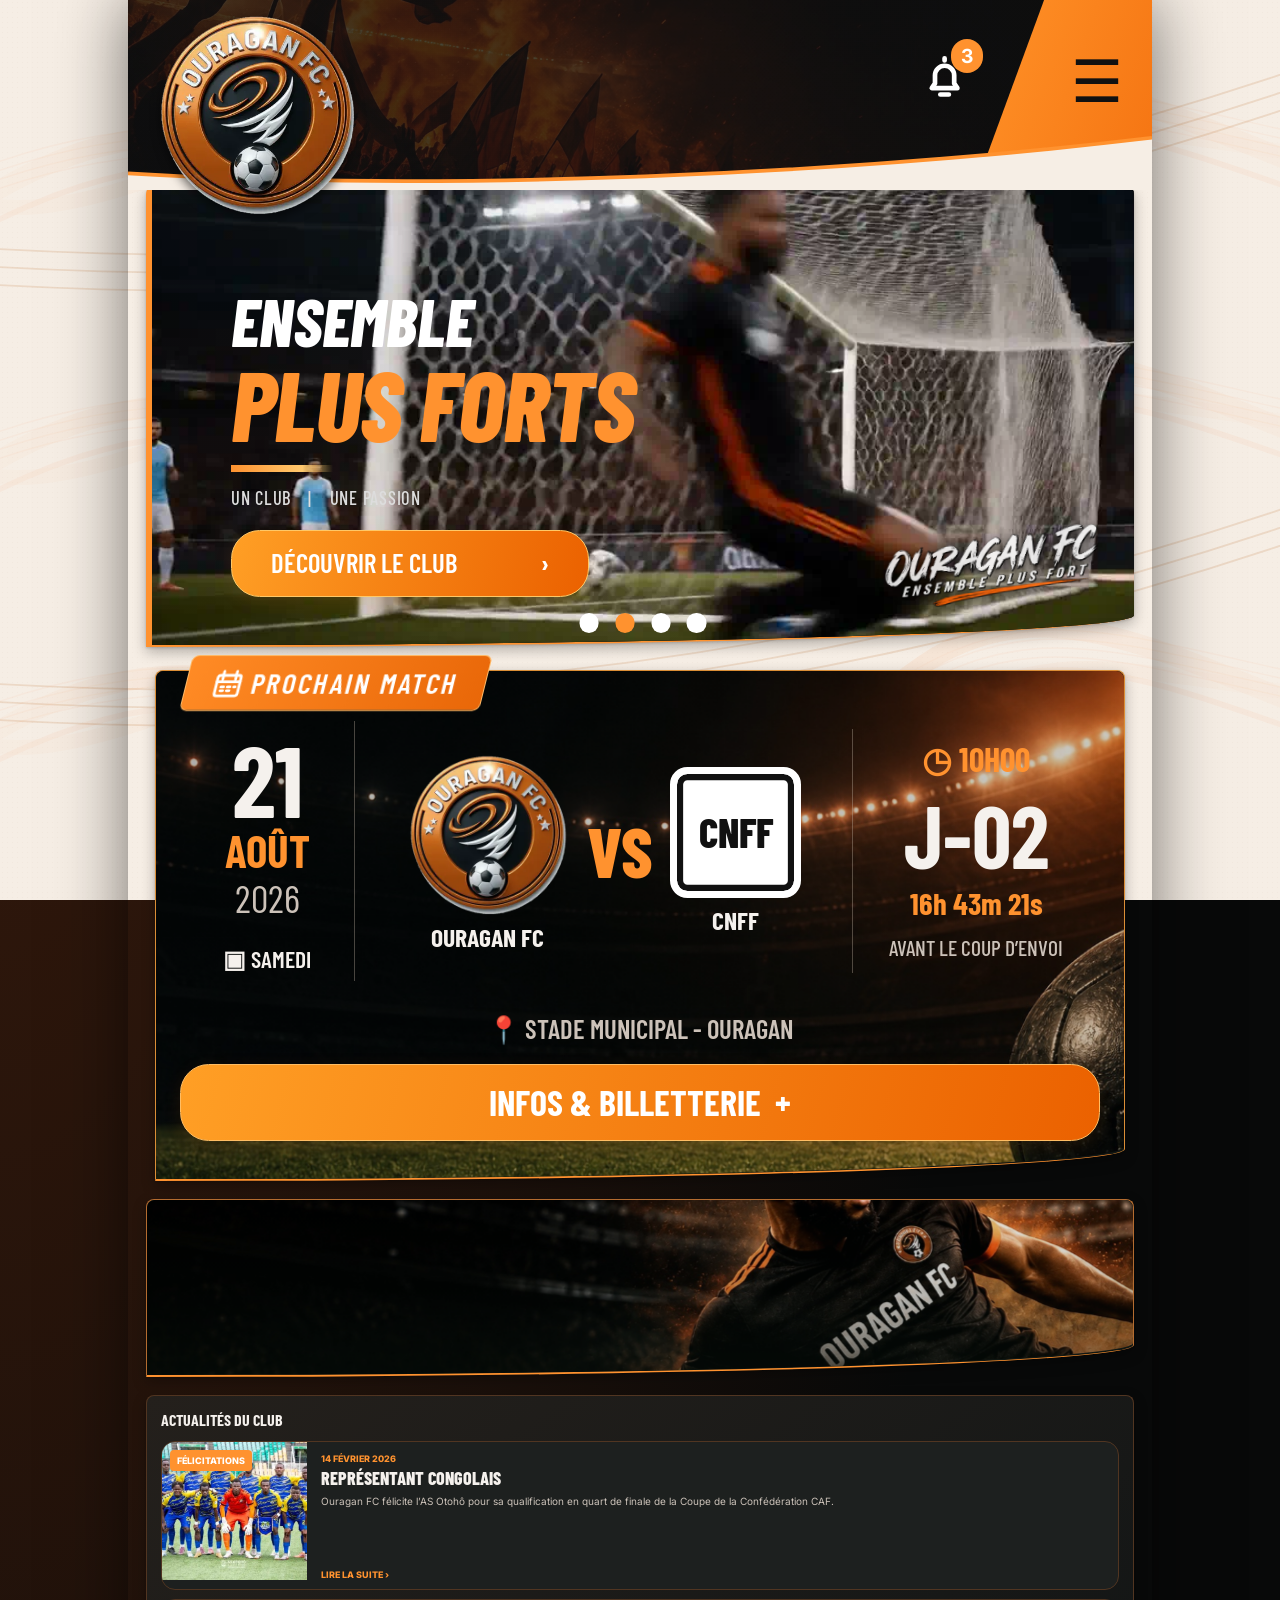
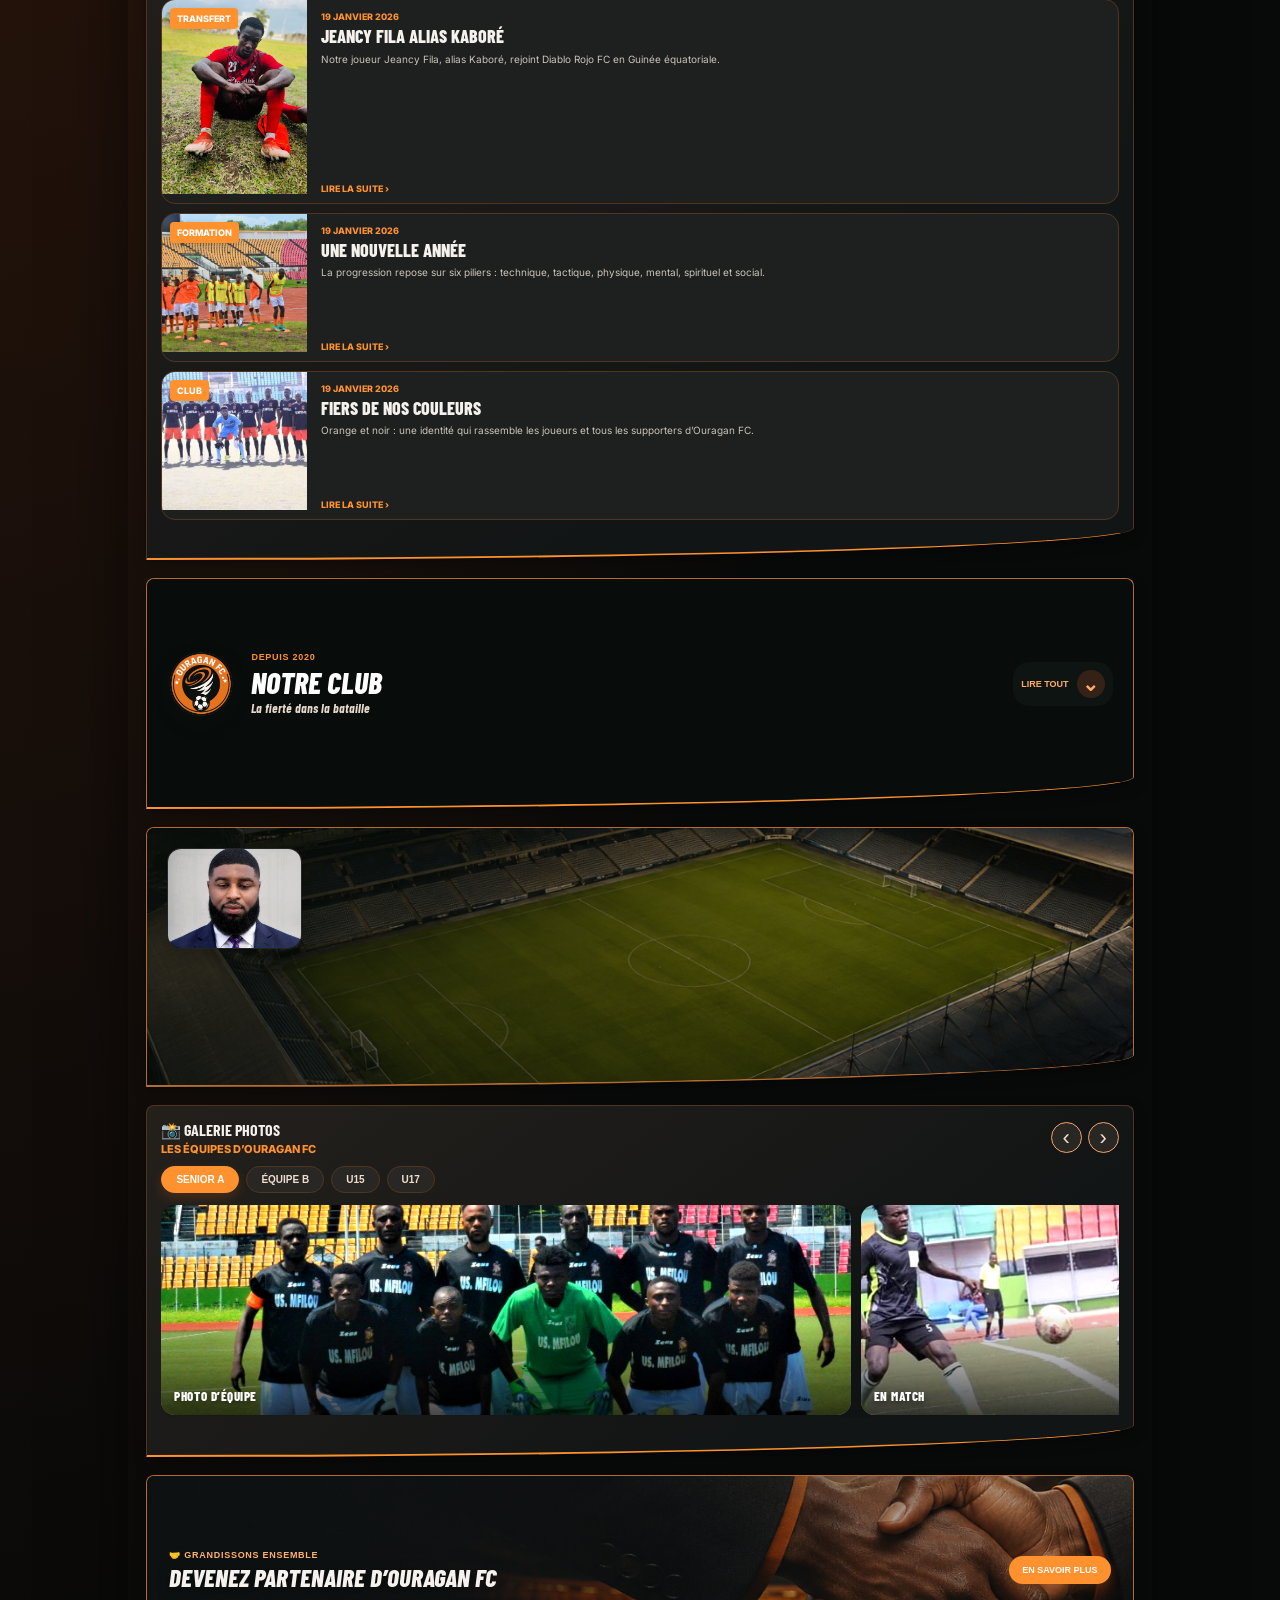
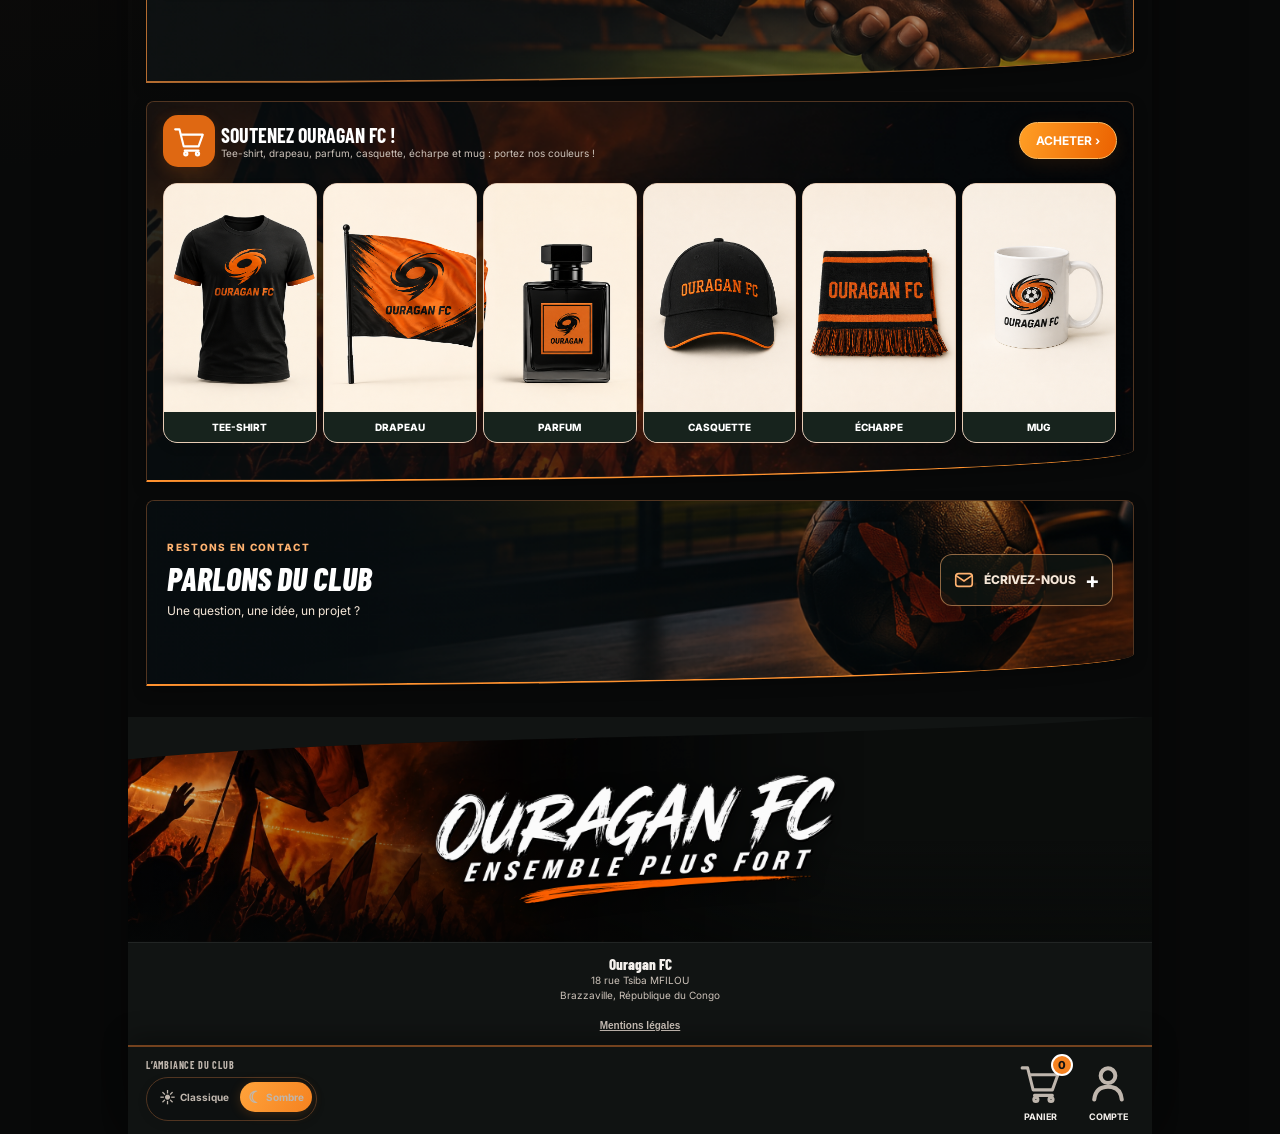
==== index.html @ ed05fac3 "Animate club sections and remove tournament" ====
<!doctype html>
<html lang="fr" data-theme="dark">
<head>
<meta charset="utf-8">
<meta name="viewport" content="width=device-width, initial-scale=1">
<meta name="theme-color" content="#F57C20">
<script>
  try {
    if (localStorage.getItem('ouragan-theme') !== 'light') {
      document.documentElement.dataset.theme = 'dark';
      document.querySelector('meta[name="theme-color"]').content = '#111313';
    } else {
      document.documentElement.dataset.theme = 'light';
    }
  } catch (_) { /* Le sélecteur reste utilisable sans stockage local. */ }
</script>
<title>Ouragan FC — Application officielle</title>
<link rel="preconnect" href="https://fonts.googleapis.com">
<link rel="preconnect" href="https://fonts.gstatic.com" crossorigin>
<link href="https://fonts.googleapis.com/css2?family=Barlow+Condensed:ital,wght@0,400;0,500;0,600;0,700;0,800;1,700;1,800&family=Inter:wght@400;500;600;700;800&display=swap" rel="stylesheet">
<link rel="stylesheet" href="style.css">
<style>
.main-logo{display:block;position:relative;z-index:20}
.logo-video{width:150px;height:150px;object-fit:contain;display:block;background:transparent}
@media(max-width:560px){.logo-video{width:108px;height:108px}}
</style>
</head>
<body>

<svg class="icon-sprite" aria-hidden="true">
  <defs>
    <clipPath id="footer-sweep" clipPathUnits="objectBoundingBox">
      <path d="M0,.19 C.28,.07 .68,.11 1,0 L1,1 L0,1 Z"/>
    </clipPath>
  </defs>
  <symbol id="icon-mail" viewBox="0 0 24 24"><rect x="3" y="5" width="18" height="14" rx="3"/><path d="m3 7 9 6 9-6"/></symbol>
  <symbol id="icon-bell" viewBox="0 0 24 24"><path d="M6 16h12l-1.5-2.2V10a4.5 4.5 0 0 0-9 0v3.8L6 16Z"/><path d="M10 19h4M12 3V2"/></symbol>
  <symbol id="icon-ball" viewBox="0 0 24 24"><circle cx="12" cy="12" r="9"/><path d="m12 7 3 2.2-1.1 3.5h-3.8L9 9.2 12 7Zm-3 2.2-3.2.3m4.3 3.2-2.4 3.1m6.2-3.1 2.4 3.1m-8.6 0 .7 3.1m7.9-3.1-.7 3.1m.4-9.7 3.2.3"/></symbol>
  <symbol id="icon-team" viewBox="0 0 24 24"><circle cx="9" cy="8" r="3"/><circle cx="17" cy="9" r="2.3"/><path d="M3.5 19c.4-4 2.2-6 5.5-6s5.1 2 5.5 6M14 14c3.7-.8 5.8.9 6.5 4"/></symbol>
  <symbol id="icon-trophy" viewBox="0 0 24 24"><path d="M7 4h10v4c0 4-2 6-5 6s-5-2-5-6V4Zm3 10v4m4-4v4M8 21h8"/><path d="M7 6H4v2c0 2 1.3 3 3.5 3M17 6h3v2c0 2-1.3 3-3.5 3"/></symbol>
  <symbol id="icon-calendar" viewBox="0 0 24 24"><rect x="3" y="5" width="18" height="16" rx="2"/><path d="M7 2v6m10-6v6M3 10h18M7 14h2m3 0h2m3 0h1m-11 3h2m3 0h2"/></symbol>
  <symbol id="icon-bolt" viewBox="0 0 24 24"><path d="m14 2-9 12h7l-2 8 9-12h-7l2-8Z"/></symbol>
  <symbol id="icon-home" viewBox="0 0 24 24"><path d="m3 11 9-8 9 8v10h-6v-6H9v6H3V11Z"/></symbol>
  <symbol id="icon-user" viewBox="0 0 24 24"><circle cx="12" cy="8" r="4"/><path d="M4.5 21c.5-5 3-7 7.5-7s7 2 7.5 7"/></symbol>
  <symbol id="icon-heart" viewBox="0 0 24 24"><path d="M12 21S3 16 3 9.5C3 6 7.4 4 12 8c4.6-4 9-2 9 1.5C21 16 12 21 12 21Z"/></symbol>
  <symbol id="icon-eye" viewBox="0 0 24 24"><path d="M2.5 12s3.5-6 9.5-6 9.5 6 9.5 6-3.5 6-9.5 6-9.5-6-9.5-6Z"/><circle cx="12" cy="12" r="2.5"/></symbol>
</svg>
<div class="page">
<div class="page-wave-watermark" aria-hidden="true"></div>

<header class="header">
  <a href="index.html" class="brand main-logo" aria-label="Ouragan FC">
      <img class="logo-video" src="logo-anime-transparent.webp" alt="Ouragan FC">
    </a>

  <div class="header-impact" aria-label="Slogans Ouragan FC">
    <span><b>LA FIERTÉ</b><strong>DANS LA BATAILLE</strong></span>
    <span><b>ENSEMBLE</b><strong>PLUS FORTS</strong></span>
    <span><b>BRAZZAVILLE</b><strong>EN FORCE</strong></span>
  </div>

  <div class="header-actions">
    <a href="#notifications" class="icon-link" aria-label="Notifications">
      <span class="badge">3</span><svg class="storm-icon"><use href="#icon-bell"/></svg>
    </a>
    <button type="button" class="icon-link menu-toggle" aria-label="Ouvrir le menu" aria-expanded="false" aria-controls="site-menu">☰</button>
  </div>



  <svg class="header-curve" viewBox="0 0 1024 76" preserveAspectRatio="none" aria-hidden="true">
    <path fill="#f6eee5" d="M0 53 C320 79 718 54 1024 5 L1024 76 L0 76Z"/>
    <path fill="none" stroke="#ff922f" stroke-width="5" d="M0 53 C320 79 718 54 1024 5"/>
  </svg>
</header>



<main>

<section class="hero">
  <img class="hero-animation" src="hero-soccer-animated.webp" alt="Joueurs d’Ouragan FC en action">
  <img class="hero-signature" src="assets/footer-signature-ouragan.png" alt="Ouragan FC — Ensemble plus fort" width="2172" height="724">
  <div class="hero-shade"></div>
  <div class="hero-filigree" aria-hidden="true"></div>
  <div class="hero-content">
    <p>ENSEMBLE</p>
    <h1>PLUS FORTS</h1>
    <span class="small-line"></span>
    <div class="hero-motto">UN CLUB <i>|</i> UNE PASSION</div>
    <a href="#notre-club" class="button">DÉCOUVRIR LE CLUB <b>›</b></a>
  </div>
  <div class="carousel-dots"><span></span><span class="on"></span><span></span><span></span></div>
</section>

<section id="prochain-match" class="next-match panel">
  <div class="match-backdrop" aria-hidden="true"></div>
  <div class="tab-title"><svg class="label-icon"><use href="#icon-calendar"/></svg> PROCHAIN MATCH</div>

  <div class="match-row">
    <div class="date">
      <strong>21</strong>
      <b>AOÛT</b>
      <span>2026</span>
      <small>▣ SAMEDI</small>
    </div>

    <div class="clubs">
      <a href="ouragan-fc.html" class="club">
        <img src="logo-anime-transparent.webp" alt="Ouragan FC">
        <span>OURAGAN FC</span>
      </a>

      <div class="versus">VS</div>

      <a href="cnff.html" class="club">
        <div class="cnff-logo">CNFF</div>
        <span>CNFF</span>
      </a>
    </div>

    <div class="kickoff">
      <b>◷ 10H00</b>
      <strong>J-02</strong>
      <span>16h 43m 21s</span>
      <small>AVANT LE COUP D’ENVOI</small>
    </div>
  </div>

  <a href="https://maps.google.com/" class="venue">📍 STADE MUNICIPAL - OURAGAN</a>

  <details class="match-ticket-details">
    <summary class="big-link">INFOS &amp; BILLETTERIE <b aria-hidden="true">+</b></summary>
    <div class="match-ticket-display">
      <section aria-labelledby="match-info-title">
        <h3 id="match-info-title">Les infos du match</h3>
        <strong>OURAGAN FC — CNFF</strong>
        <dl><div><dt>Date</dt><dd>21 août 2026</dd></div><div><dt>Coup d’envoi</dt><dd>10h00</dd></div><div><dt>Lieu</dt><dd>Stade municipal — Ouragan</dd></div></dl>
      </section>
      <form id="match-ticket-form" aria-labelledby="match-ticket-title">
        <h3 id="match-ticket-title">🎟️ Vos billets</h3>
        <p>Demandez vos places au club. Tarifs et disponibilités à confirmer.</p>
        <label for="ticket-name">Votre nom<input id="ticket-name" name="name" autocomplete="name" maxlength="100" required></label>
        <label for="ticket-quantity">Nombre de places<select id="ticket-quantity" name="quantity"><option>1</option><option>2</option><option>3</option><option>4</option><option>5</option><option>6</option><option>7</option><option>8</option><option>9</option><option>10</option></select></label>
        <button type="submit">Demander mes billets ›</button>
        <p class="ticket-help">Votre messagerie s’ouvrira pour envoyer la demande. Le club confirmera votre réservation.</p>
        <p id="ticket-status" role="status"></p>
      </form>
    </div>
  </details>
</section>

<div class="match-hub panel">
  <span class="match-hub-backdrop" aria-hidden="true"></span>
<nav class="shortcut-grid" aria-label="Rubriques sportives">
  <a href="#match-results" class="shortcut js-matches-toggle" aria-expanded="false" aria-controls="match-results">
    <span class="picto"><svg><use href="#icon-ball"/></svg></span><b>MATCHS</b>
  </a>
  <a href="#hub-teams" class="shortcut" aria-expanded="false" aria-controls="hub-teams">
    <span class="picto"><svg><use href="#icon-team"/></svg></span><b>ÉQUIPES</b>
  </a>
  <a href="#hub-standings" class="shortcut" aria-expanded="false" aria-controls="hub-standings">
    <span class="picto"><svg><use href="#icon-trophy"/></svg></span><b>CLASSEMENT</b>
  </a>
  <a href="#hub-calendar" class="shortcut" aria-expanded="false" aria-controls="hub-calendar">
    <span class="picto"><svg><use href="#icon-calendar"/></svg></span><b>CALENDRIER</b>
  </a>
</nav>

<section class="match-results panel" id="match-results" hidden>
  <div class="results-head">
    <div><strong>MATCHS JOUÉS</strong><span>DERNIERS RÉSULTATS</span></div>
    <button class="results-close" type="button" aria-label="Fermer les résultats">×</button>
  </div>
  <div class="result-row">
    <time datetime="2026-08-16">16 AOÛT</time>
    <div><b>OURAGAN FC</b><span>METAL 10</span></div>
    <strong><em>3</em><i>–</i>1</strong>
  </div>
  <div class="result-row">
    <time datetime="2026-08-12">12 AOÛT</time>
    <div><b>CNFF</b><span>OURAGAN FC</span></div>
    <strong>2<i>–</i><em>2</em></strong>
  </div>
  <div class="result-row">
    <time datetime="2026-08-08">8 AOÛT</time>
    <div><b>OURAGAN FC</b><span>E. MAKABANDILOU</span></div>
    <strong><em>2</em><i>–</i>0</strong>
  </div>
</section>
<section class="match-results panel" id="hub-teams" hidden aria-label="NOS ÉQUIPES"><div class="results-head"><div><strong>NOS ÉQUIPES</strong><span>LES COULEURS D’OURAGAN</span></div><button class="results-close" type="button" aria-label="Fermer nos équipes">×</button></div><div class="hub-teams"><figure><img src="photo/Équipe senior A.jpg" alt="Senior A Ouragan FC" loading="lazy"><figcaption>Senior A</figcaption></figure><figure><img src="photo/equipe B.jpeg" alt="Équipe B Ouragan FC" loading="lazy"><figcaption>Équipe B</figcaption></figure><figure><img src="photo/equipe U15.jpeg" alt="U15 Ouragan FC" loading="lazy"><figcaption>U15</figcaption></figure><figure><img src="photo/Équipe U17.jpeg" alt="U17 Ouragan FC" loading="lazy"><figcaption>U17</figcaption></figure></div></section>
<section class="match-results panel" id="hub-standings" hidden aria-label="CLASSEMENT"><div class="results-head"><div><strong>CLASSEMENT</strong><span>SUIVRE LE CLUB</span></div><button class="results-close" type="button" aria-label="Fermer classement">×</button></div><p class="hub-note">Le classement officiel sera affiché dès sa publication par le club.</p><h3 class="hub-subtitle">Bilan des 3 résultats affichés</h3><div class="hub-stats"><div><strong>2</strong><span>Victoires</span></div><div><strong>1</strong><span>Nul</span></div><div><strong>0</strong><span>Défaite</span></div><div><strong>7–3</strong><span>Buts pour / contre</span></div></div></section>
<section class="match-results panel" id="hub-calendar" hidden aria-label="CALENDRIER"><div class="results-head"><div><strong>CALENDRIER</strong><span>LES RENDEZ-VOUS DU CLUB</span></div><button class="results-close" type="button" aria-label="Fermer calendrier">×</button></div><p class="hub-note">Programme annoncé sur le site · Août 2026</p><div class="hub-calendar"><div><time datetime="2026-08-21"><strong>21</strong> AOÛT</time><span><b>Ouragan FC — CNFF</b><small>10h00</small></span></div><div><time datetime="2026-08-23"><strong>23</strong> AOÛT</time><span><b>E. Makabandilou — Ouragan FC</b><small>10h50</small></span></div><div><time datetime="2026-08-25"><strong>25</strong> AOÛT</time><span><b>Metal 10 — Ouragan FC</b><small>10h50</small></span></div><div><time datetime="2026-08-27"><strong>27</strong> AOÛT</time><span><b>Ouragan FC — AJ</b><small>10h00</small></span></div></div></section>
</div>

<section id="actualites" class="news panel">
  <div class="section-head">
    <strong>ACTUALITÉS DU CLUB</strong>
  </div>

  <div class="news-grid">
    <article class="news-card">
      <div class="thumb"><img src="photo/actualite-as-otoho.jpg" alt="AS Otohô, représentant congolais" loading="lazy"><span>FÉLICITATIONS</span></div>
      <small>14 FÉVRIER 2026</small><h3>REPRÉSENTANT CONGOLAIS</h3>
      <p>Ouragan FC félicite l’AS Otohô pour sa qualification en quart de finale de la Coupe de la Confédération CAF.</p><button class="news-more" type="button" data-news-target="news-otoho" aria-controls="news-otoho" aria-expanded="false">LIRE LA SUITE ›</button>
    </article>
    <article class="news-card">
      <div class="thumb"><img src="photo/actualite-jeancy-fila.png" alt="Jeancy Fila alias Kaboré" loading="lazy"><span>TRANSFERT</span></div>
      <small>19 JANVIER 2026</small><h3>JEANCY FILA ALIAS KABORÉ</h3>
      <p>Notre joueur Jeancy Fila, alias Kaboré, rejoint Diablo Rojo FC en Guinée équatoriale.</p><button class="news-more" type="button" data-news-target="news-jeancy" aria-controls="news-jeancy" aria-expanded="false">LIRE LA SUITE ›</button>
    </article>
    <article class="news-card">
      <div class="thumb"><img src="photo/actualite-nouvelle-annee.png" alt="Préparation du footballeur pour une nouvelle année" loading="lazy"><span>FORMATION</span></div>
      <small>19 JANVIER 2026</small><h3>UNE NOUVELLE ANNÉE</h3>
      <p>La progression repose sur six piliers : technique, tactique, physique, mental, spirituel et social.</p><button class="news-more" type="button" data-news-target="news-annee" aria-controls="news-annee" aria-expanded="false">LIRE LA SUITE ›</button>
    </article>
    <article class="news-card">
      <div class="thumb"><img src="photo/actualite-couleurs.png" alt="Fiers des couleurs d’Ouragan FC" loading="lazy"><span>CLUB</span></div>
      <small>19 JANVIER 2026</small><h3>FIERS DE NOS COULEURS</h3>
      <p>Orange et noir : une identité qui rassemble les joueurs et tous les supporters d’Ouragan FC.</p><button class="news-more" type="button" data-news-target="news-couleurs" aria-controls="news-couleurs" aria-expanded="false">LIRE LA SUITE ›</button>
    </article>
  </div>

  <div class="news-reader" id="news-otoho" hidden>
    <button class="news-reader-close" type="button" aria-label="Fermer l’actualité">×</button>
    <img src="photo/actualite-as-otoho.jpg" alt="AS Otohô, représentant congolais">
    <div><small>14 FÉVRIER 2026 · ACTUALITÉ</small><h2>REPRÉSENTANT CONGOLAIS</h2>
      <p>Le club de Ligue 2 nationale Zone A, Ouragan Football Club, félicite l’unique représentant congolais AS Otohô pour sa qualification en quart de finale de la Coupe de la Confédération CAF.</p>
    </div>
  </div>
  <div class="news-reader" id="news-jeancy" hidden>
    <button class="news-reader-close" type="button" aria-label="Fermer l’actualité">×</button>
    <img src="photo/actualite-jeancy-fila.png" alt="Jeancy Fila alias Kaboré">
    <div><small>19 JANVIER 2026 · TRANSFERT</small><h2>JEANCY FILA ALIAS KABORÉ</h2>
      <p>Nous sommes ravis d’annoncer que notre joueur Jeancy Fila, alias Kaboré, vient de signer avec Diablo Rojo FC en Guinée équatoriale.</p>
      <p>Ce jeune talent a démontré un potentiel exceptionnel sur le terrain. Nous lui souhaitons le meilleur dans cette nouvelle aventure.</p>
    </div>
  </div>
  <div class="news-reader" id="news-annee" hidden>
    <button class="news-reader-close" type="button" aria-label="Fermer l’actualité">×</button>
    <img src="photo/actualite-nouvelle-annee.png" alt="Préparation du footballeur pour une nouvelle année">
    <div><small>19 JANVIER 2026 · FORMATION</small><h2>UNE NOUVELLE ANNÉE</h2>
      <p>Avant de vouloir changer de club, de coach ou de pays, chaque footballeur doit se regarder avec honnêteté. Le football moderne exige de la conscience, de la structure et une vision claire.</p>
      <p>La progression repose sur six piliers : la technique, la tactique, le physique, le mental, le spirituel et le social. Le talent ouvre la porte ; la discipline et le mental permettent d’y rester.</p>
    </div>
  </div>
  <div class="news-reader" id="news-couleurs" hidden>
    <button class="news-reader-close" type="button" aria-label="Fermer l’actualité">×</button>
    <img src="photo/actualite-couleurs.png" alt="Fiers des couleurs d’Ouragan FC">
    <div><small>19 JANVIER 2026 · CLUB</small><h2>FIERS DE NOS COULEURS</h2>
      <p>Orange et noir : plus que des couleurs, une identité qui rassemble les joueurs, les éducateurs et tous les supporters d’Ouragan FC.</p>
    </div>
  </div>
</section>





<section class="club-profile panel" id="notre-club" aria-labelledby="club-profile-title">
  <span class="club-backdrop" aria-hidden="true">
    <img src="photo/Équipe senior A.jpg" alt="" loading="lazy" decoding="async">
    <img src="photo/equipe B.jpeg" alt="" loading="lazy" decoding="async">
    <img src="photo/equipe U15.jpeg" alt="" loading="lazy" decoding="async">
    <img src="photo/Équipe U17.jpeg" alt="" loading="lazy" decoding="async">
  </span>
  <button class="club-profile-toggle" type="button" aria-expanded="false" aria-controls="club-profile-content">
    <span class="club-profile-head">
      <img src="logo.png" alt="Logo d’Ouragan Football Club">
      <span class="club-profile-title-wrap">
        <span>DEPUIS 2020</span>
        <h2 id="club-profile-title">NOTRE CLUB</h2>
        <span class="club-profile-motto">La fierté dans la bataille</span>
      </span>
    </span>
    <span class="club-profile-action">
      <span class="club-profile-action-label">LIRE TOUT</span>
      <span class="club-profile-chevron" aria-hidden="true">⌄</span>
    </span>
  </button>

  <div class="club-profile-content" id="club-profile-content" hidden>
    <div class="club-facts">
      <div><small>NOM DU CLUB</small><strong>Ouragan Football Club</strong></div>
      <div><small>CRÉATION</small><strong>2020</strong></div>
      <div><small>PALMARÈS</small><strong>Champion départemental 2021</strong></div>
      <div><small>LIGUE ACTUELLE</small><strong>Ligue 2 nationale</strong></div>
      <div><small>COULEURS</small><strong><i class="club-color orange"></i><i class="club-color black"></i> Orange &amp; noir</strong></div>
      <div><small>PRÉSIDENT</small><strong>Beni Carisma Migambanou</strong></div>
    </div>

    <div class="club-profile-columns">
      <div class="academy-block">
        <span><svg class="section-icon"><use href="#icon-ball"/></svg></span>
        <div><small>ACADÉMIE</small><strong>U13 · U15 · U17</strong></div>
      </div>
      <div class="club-objectives">
        <h3>NOS OBJECTIFS</h3>
        <ul>
          <li>Développer le football local et promouvoir la formation des jeunes joueurs.</li>
          <li>Atteindre les niveaux supérieurs du football national et international.</li>
          <li>Créer un environnement de jeu sain et convivial pour les joueurs et les supporters.</li>
        </ul>
      </div>
    </div>
  </div>
</section>

<section id="mot-du-president" class="president-message panel" aria-labelledby="president-title">
  <div class="president-feature">
    <div class="president-video-wrap">
      <img class="president-portrait" src="photo/president-anime.webp" alt="Portrait animé du président">
    </div>
    <div class="president-message-head">
      <small>🎙️ OURAGAN FC</small>
      <strong id="president-title">LE MOT DU PRÉSIDENT</strong>
      <span>Beni Carisma Migambanou</span>
      <button class="president-text-toggle" type="button" aria-expanded="false" aria-controls="president-content">LIRE LE MESSAGE</button>
    </div>
  </div>
  <div class="president-content" id="president-content" hidden>
    <article class="president-letter">
      <p><strong>Chers supporters, chers amis du club,</strong></p>
      <p>Je suis ravi de vous accueillir sur notre site internet et de partager avec vous notre vision pour l’avenir de notre club.</p>
      <p>En tant que président, je suis convaincu que notre club a un potentiel énorme et que nous pouvons réaliser de grandes choses ensemble. Nous sommes une équipe jeune et dynamique, avec des joueurs talentueux et des entraîneurs expérimentés.</p>
      <p>Notre objectif est de promouvoir le football à Brazzaville et de contribuer à la formation de jeunes talents congolais. Nous sommes engagés à offrir un spectacle de qualité à nos supporters et à représenter notre ville avec fierté.</p>
      <p>Je remercie nos supporters pour leur soutien indéfectible et je les invite à nous rejoindre dans cette aventure. Ensemble, nous pouvons faire de notre club un club de référence en République du Congo.</p>
      <p>Merci de votre soutien et à bientôt sur le terrain !</p>
      <footer><span>Cordialement,</span><strong>Beni Carisma Migambanou</strong><small>PRÉSIDENT DU CLUB</small></footer>
    </article>
  </div>
</section>

<section id="galerie-photos" class="gallery panel" aria-labelledby="gallery-title">
  <div class="section-head">
    <div>
      <strong id="gallery-title">📸 GALERIE PHOTOS</strong>
      <span>LES ÉQUIPES D’OURAGAN FC</span>
    </div>
    <div class="gallery-controls">
      <button type="button" class="gallery-arrow gallery-prev" aria-label="Photo précédente">‹</button>
      <button type="button" class="gallery-arrow gallery-next" aria-label="Photo suivante">›</button>
    </div>
  </div>
  <div class="gallery-filters" role="group" aria-label="Choisir une équipe">
    <button type="button" class="gallery-filter active" data-team="senior" aria-pressed="true">SENIOR A</button>
    <button type="button" class="gallery-filter" data-team="equipe-b" aria-pressed="false">ÉQUIPE B</button>
    <button type="button" class="gallery-filter" data-team="u15" aria-pressed="false">U15</button>
    <button type="button" class="gallery-filter" data-team="u17" aria-pressed="false">U17</button>
  </div>
  <div class="gallery-track">
    <button type="button" class="gallery-card" data-team="senior"><img src="photo/Équipe senior A.jpg" alt="Équipe senior A" loading="lazy"><span>PHOTO D’ÉQUIPE</span></button>
    <button type="button" class="gallery-card" data-team="senior"><img src="photo/Équipe senior A 2.jpg" alt="Équipe senior A, photo 2" loading="lazy"><span>EN MATCH</span></button>
    <button type="button" class="gallery-card" data-team="senior"><img src="photo/Équipe senior A3.jpg" alt="Équipe senior A, photo 3" loading="lazy"><span>LE GROUPE</span></button>
    <button type="button" class="gallery-card" data-team="senior"><img src="photo/Équipe senior A 4.jpeg" alt="Équipe senior A, photo 4" loading="lazy"><span>EN ACTION</span></button>
    <button type="button" class="gallery-card" data-team="senior"><img src="photo/Équipe senior A 5.jpg" alt="Équipe senior A, photo 5" loading="lazy"><span>ÉQUIPE SENIOR A</span></button>
    <button type="button" class="gallery-card" data-team="senior"><img src="photo/Équipe senior A 6.jpeg" alt="Équipe senior A, photo 6" loading="lazy"><span>JOUR DE MATCH</span></button>
    <button type="button" class="gallery-card" data-team="senior"><img src="photo/Équipe senior A 7.jpeg" alt="Équipe senior A, photo 7" loading="lazy"><span>À L’ENTRAÎNEMENT</span></button>
    <button type="button" class="gallery-card" data-team="equipe-b" hidden><img src="photo/equipe B.jpeg" alt="Équipe B d’Ouragan FC" loading="lazy"><span>ÉQUIPE B</span></button>
    <button type="button" class="gallery-card" data-team="u15" hidden><img src="photo/equipe U15.jpeg" alt="Équipe U15 d’Ouragan FC" loading="lazy"><span>ÉQUIPE U15</span></button>
    <button type="button" class="gallery-card" data-team="u15" hidden><img src="photo/equipe u15 a.jpg" alt="Équipe U15, photo 2" loading="lazy"><span>LE GROUPE U15</span></button>
    <button type="button" class="gallery-card" data-team="u15" hidden><img src="photo/equipe u15 b.jpg" alt="Équipe U15, photo 3" loading="lazy"><span>U15 EN DÉPLACEMENT</span></button>
    <button type="button" class="gallery-card" data-team="u17" hidden><img src="photo/Équipe U17.jpeg" alt="Équipe U17" loading="lazy"><span>ÉQUIPE U17</span></button>
    <button type="button" class="gallery-card" data-team="u17" hidden><img src="photo/Équipe U17 q.jpeg" alt="Équipe U17, photo 2" loading="lazy"><span>LE GROUPE U17</span></button>
  </div>
</section>

<section class="partners panel" id="partenaires" aria-labelledby="partners-title">
  <button class="partners-toggle" type="button" aria-expanded="false" aria-controls="partners-content">
    <span><small>🤝 GRANDISSONS ENSEMBLE</small><strong id="partners-title">DEVENEZ PARTENAIRE D’OURAGAN FC</strong></span>
    <b class="partners-toggle-label">EN SAVOIR PLUS</b>
  </button>

  <div class="partners-content" id="partners-content" hidden>
    <div class="partners-intro">
      <p>Le club est en constante évolution et s’appuie sur l’engagement de celles et ceux qui souhaitent <strong>soutenir le sport local et les valeurs du football</strong>.</p>
    </div>

    <h3>DEVENIR PARTENAIRE, C’EST :</h3>
    <div class="partner-benefits">
      <div><span>↗</span><p>Contribuer au <strong>développement du club</strong></p></div>
      <div><span><svg class="section-icon"><use href="#icon-ball"/></svg></span><p>Soutenir la <strong>formation des joueurs</strong></p></div>
      <div><span><svg class="section-icon"><use href="#icon-heart"/></svg></span><p>Participer à la <strong>vie associative et sportive locale</strong></p></div>
      <div><span><svg class="section-icon"><use href="#icon-eye"/></svg></span><p>Bénéficier d’une <strong>visibilité</strong> auprès des licenciés et du public</p></div>
    </div>

    <div class="partner-types">
      <strong>DES PARTENARIATS ADAPTÉS À VOS OBJECTIFS</strong>
      <p>Nous sommes ouverts à différents types de partenariats : <b>financiers, matériels ou institutionnels</b>, adaptés à la taille et aux objectifs de chaque structure.</p>
      <div><span>ENTREPRISE</span><span>COMMERÇANT</span><span>ARTISAN</span><span>ACTEUR LOCAL</span></div>
    </div>

    <div class="partner-contact" id="partnership-contact">
      <div>
        <strong>CONSTRUISONS UN PROJET ENSEMBLE</strong>
        <p>Votre soutien est essentiel pour accompagner nos projets sportifs et éducatifs. Pour toute demande d’information ou pour devenir partenaire, n’hésitez pas à nous contacter. Nous serons ravis d’échanger avec vous.</p>
      </div>
      <span class="partner-contact-label">CONTACT À RENSEIGNER</span>
    </div>
  </div>
</section>

<a href="#boutique" class="support panel" id="shop-open" aria-haspopup="dialog">
  <div class="support-cart" aria-hidden="true"><svg viewBox="0 0 32 32"><path d="M3 5h4l4 16h14l4-11H9M12 25h13"/><circle cx="13" cy="28" r="1.5"/><circle cx="24" cy="28" r="1.5"/></svg></div>
  <div class="support-copy">
    <strong>SOUTENEZ OURAGAN FC !</strong>
    <span>Tee-shirt, drapeau, parfum, casquette, écharpe et mug : portez nos couleurs !</span>
  </div>
  <b class="reserve">ACHETER ›</b>
  <div class="support-preview">
    <div class="support-product"><div class="product-art art-shirt" role="img" aria-label="Tee-shirt Ouragan FC noir et orange"></div><span>TEE-SHIRT</span></div>
    <div class="support-product"><div class="product-art art-flag" role="img" aria-label="Drapeau Ouragan FC orange et noir"></div><span>DRAPEAU</span></div>
    <div class="support-product"><div class="product-art art-perfume" role="img" aria-label="Parfum Ouragan, flacon noir et orange"></div><span>PARFUM</span></div>
    <div class="support-product"><div class="product-art art-cap" role="img" aria-label="Casquette Ouragan FC"></div><span>CASQUETTE</span></div>
    <div class="support-product"><div class="product-art art-scarf" role="img" aria-label="Écharpe Ouragan FC"></div><span>ÉCHARPE</span></div>
    <div class="support-product"><div class="product-art art-mug" role="img" aria-label="Mug Ouragan FC"></div><span>MUG</span></div>
  </div>
</a>

<section class="contact-section panel" id="contact" aria-labelledby="contact-title">
  <details class="contact-details">
    <summary class="contact-heading">
      <span><small>RESTONS EN CONTACT</small><strong id="contact-title">PARLONS DU CLUB</strong><span>Une question, une idée, un projet ?</span></span>
      <span class="contact-open"><svg aria-hidden="true"><use href="#icon-mail"/></svg><span>ÉCRIVEZ-NOUS</span><b aria-hidden="true">+</b></span>
    </summary>
    <form class="contact-form">
      <div class="contact-fields">
        <label for="contact-name">Votre nom <span>(facultatif)</span><input id="contact-name" name="name" autocomplete="name" maxlength="100"></label>
        <label for="contact-email">Votre e-mail<input id="contact-email" name="email" type="email" autocomplete="email" placeholder="vous@exemple.fr" required maxlength="254"></label>
      </div>
      <label for="contact-subject">Sujet<input id="contact-subject" name="subject" placeholder="De quoi souhaitez-vous nous parler ?" required maxlength="150"></label>
      <label for="contact-message">Votre message<textarea id="contact-message" name="message" rows="5" placeholder="Écrivez votre message ici…" required maxlength="4000"></textarea></label>
      <button type="submit" class="button">PRÉPARER MON E-MAIL <span aria-hidden="true">↗</span></button>
      <p class="contact-help">Votre messagerie s’ouvrira avec le message à envoyer à <a href="mailto:contact@ouraganfc.com">contact@ouraganfc.com</a>.</p>
    </form>
  </details>
</section>

</main>

<footer class="legal-footer">
  <section class="club-signature" aria-labelledby="club-signature-title">
    <img class="club-signature-supporters" src="assets/footer-supporters.jpg" alt="" loading="lazy" decoding="async" width="1536" height="1024">
    <img class="club-signature-textile" src="assets/footer-textile-discret.png" alt="Blason Ouragan FC incliné et fondu dans les plis d’un textile noir et orange" loading="lazy" decoding="async" width="1536" height="1024">
    <div class="club-signature-copy">
      <h2 id="club-signature-title"><img class="club-signature-wordmark" src="assets/footer-signature-ouragan.png" alt="Ouragan FC — Ensemble plus fort" width="2172" height="724" loading="lazy" decoding="async"></h2>
    </div>
  </section>
  <div class="legal-footer-details">

  <address>
    <strong>Ouragan FC</strong>
    <span>18 rue Tsiba MFILOU</span>
    <span>Brazzaville, République du Congo</span>
  </address>
  <button class="legal-toggle" type="button" aria-expanded="false" aria-controls="legal-content">Mentions légales</button>
  <div class="legal-content" id="legal-content" hidden>
    <h2>MENTIONS LÉGALES</h2>

    <section>
      <h3>ÉDITEUR DU SITE</h3>
      <p>Nom du club : <strong>OURAGAN FC</strong><br>
      Forme juridique : <strong>Association</strong><br>
      Adresse : 18 rue Tsiba MFILOU, Brazzaville, République du Congo<br>
      Téléphone : <a href="tel:+242065736867">+242 06 573 6867</a><br>
      Adresse e-mail : <a href="mailto:contact@ouraganfc.com">contact@ouraganfc.com</a></p>
    </section>

    <section>
      <h3>HÉBERGEMENT</h3>
      <p>Le site est hébergé par :<br><strong>OVH</strong><br>
      Adresse : <strong>2, rue Kellermann, 59100 Roubaix</strong><br>
      Téléphone : <strong>1007</strong></p>
    </section>

    <section>
      <h3>CONCEPTION ET RÉALISATION</h3>
      <p>Site réalisé avec le CMS <strong>WordPress</strong>.</p>
    </section>

    <section>
      <h3>PROPRIÉTÉ INTELLECTUELLE</h3>
      <p>L’ensemble des contenus présents sur ce site (textes, images, logos, graphismes, documents, vidéos) est la propriété exclusive du club, sauf mention contraire.</p>
      <p>Toute reproduction, représentation, modification ou diffusion, totale ou partielle, sans autorisation préalable, est interdite conformément aux dispositions du Code de la propriété intellectuelle.</p>
    </section>

    <section>
      <h3>DONNÉES PERSONNELLES</h3>
      <p>Les informations éventuellement recueillies via les formulaires sont destinées exclusivement au club et ne sont en aucun cas cédées à des tiers.</p>
      <p>Conformément à la réglementation en vigueur (RGPD et loi Informatique et Libertés), vous disposez d’un droit d’accès, de rectification et de suppression des données vous concernant. Pour exercer ce droit, vous pouvez contacter : <a href="mailto:contact@ouraganfc.com">contact@ouraganfc.com</a>.</p>
    </section>

    <section>
      <h3>COOKIES</h3>
      <p>Le site peut être amené à utiliser des cookies à des fins de fonctionnement, de mesure d’audience ou d’amélioration de l’expérience utilisateur.</p>
      <p>Vous pouvez configurer votre navigateur pour refuser les cookies.</p>
    </section>

    <section>
      <h3>RESPONSABILITÉ</h3>
      <p>Le club s’efforce de fournir des informations exactes et mises à jour. Toutefois, il ne saurait être tenu responsable des erreurs, omissions ou d’une indisponibilité temporaire du site.</p>
    </section>
  </div>
  </div>
</footer>

<nav class="bottom-nav" aria-label="Ambiance, boutique et compte">
<div class="theme-toolbar">
  <span class="theme-caption">L’AMBIANCE DU CLUB</span>
  <button class="theme-toggle" type="button" aria-label="Activer le style sombre" aria-pressed="false">
    <span class="theme-choice theme-choice-light"><span aria-hidden="true">☀</span> Classique</span>
    <span class="theme-choice theme-choice-dark"><span aria-hidden="true">☾</span> Sombre</span>
  </button>
</div>
<script>
  (() => {
    const toggle = document.querySelector('.theme-toggle');
    const updateTheme = dark => {
      document.documentElement.dataset.theme = dark ? 'dark' : 'light';
      toggle.setAttribute('aria-pressed', String(dark));
      toggle.setAttribute('aria-label', dark ? 'Activer le style classique' : 'Activer le style sombre');
      document.querySelector('meta[name="theme-color"]').content = dark ? '#111313' : '#F57C20';
    };
    updateTheme(document.documentElement.dataset.theme === 'dark');
    toggle.addEventListener('click', () => {
      const dark = document.documentElement.dataset.theme !== 'dark';
      updateTheme(dark);
      try { localStorage.setItem('ouragan-theme', dark ? 'dark' : 'light'); } catch (_) {}
    });
  })();
</script>
  <a href="#boutique" id="bottom-shop-open" aria-haspopup="dialog" aria-controls="boutique"><span><svg aria-hidden="true" viewBox="0 0 32 32"><path d="M3 5h4l4 16h14l4-11H9M12 25h13"/><circle cx="13" cy="28" r="1.5"/><circle cx="24" cy="28" r="1.5"/></svg><span id="bottom-cart-count" class="cart-badge" aria-hidden="true">0</span></span><b>PANIER</b></a>
  <a href="compte.html"><span><svg aria-hidden="true"><use href="#icon-user"/></svg></span><b>COMPTE</b></a>
</nav>

</div>
<div class="gallery-lightbox" hidden role="dialog" aria-modal="true" aria-label="Photo agrandie">
  <button type="button" class="lightbox-close" aria-label="Fermer la photo">×</button>
  <img src="" alt="">
</div>
<dialog class="site-menu" id="site-menu" aria-labelledby="menu-title">
  <div class="menu-sheet">
    <div class="menu-handle" aria-hidden="true"></div>
    <div class="menu-heading">
      <img src="logo.png" alt="" width="52" height="52">
      <div><small>ENSEMBLE PLUS FORTS</small><h2 id="menu-title">Ouragan FC</h2></div>
      <button type="button" class="menu-close" aria-label="Fermer le menu">×</button>
    </div>
    <nav class="menu-apps" aria-label="Rubriques du site">
      <a href="#prochain-match"><span class="menu-app-icon"><svg aria-hidden="true"><use href="#icon-calendar"/></svg></span><span>Prochain match</span></a>
      <a href="#notre-club"><span class="menu-app-icon"><svg aria-hidden="true"><use href="#icon-team"/></svg></span><span>Notre club</span></a>
      <a href="#mot-du-president"><span class="menu-app-icon"><svg aria-hidden="true"><use href="#icon-user"/></svg></span><span>Mot du président</span></a>
      <a href="#galerie-photos"><span class="menu-app-icon"><svg aria-hidden="true"><use href="#icon-eye"/></svg></span><span>Galerie photo</span></a>
      <a href="#actualites"><span class="menu-app-icon"><svg aria-hidden="true"><use href="#icon-bolt"/></svg></span><span>Actualités</span></a>
      <a href="#match-results"><span class="menu-app-icon"><svg aria-hidden="true"><use href="#icon-trophy"/></svg></span><span>Matchs joués</span></a>
      <a href="#partenaires"><span class="menu-app-icon"><svg aria-hidden="true"><use href="#icon-heart"/></svg></span><span>Partenaires</span></a>
      <a href="#contact"><span class="menu-app-icon"><svg aria-hidden="true"><use href="#icon-mail"/></svg></span><span>Contact</span></a>
    </nav>
    <p class="menu-signature">LA FIERTÉ DANS LA BATAILLE</p>
  </div>
</dialog>
<script>
(() => {
  const reducedMotion = matchMedia('(prefers-reduced-motion: reduce)').matches;

  document.querySelector('.contact-form').addEventListener('submit', event => {
    event.preventDefault();
    const form = event.currentTarget;
    if (!form.reportValidity()) return;
    const data = new FormData(form);
    const body = `Nom : ${data.get('name') || 'Non renseigné'}\nE-mail : ${data.get('email')}\n\n${data.get('message')}`;
    location.href = `mailto:contact@ouraganfc.com?subject=${encodeURIComponent(data.get('subject'))}&body=${encodeURIComponent(body)}`;
  });

  const menuToggle = document.querySelector('.menu-toggle');
  const siteMenu = document.querySelector('#site-menu');
  const syncMenu = () => {
    menuToggle.setAttribute('aria-expanded', String(siteMenu.open));
    document.documentElement.classList.toggle('menu-is-open', siteMenu.open);
  };
  const setMenuOpen = open => {
    if (open && !siteMenu.open) siteMenu.showModal();
    if (!open && siteMenu.open) siteMenu.close();
    syncMenu();
  };
  menuToggle.addEventListener('click', () => setMenuOpen(!siteMenu.open));
  siteMenu.querySelector('.menu-close').addEventListener('click', () => setMenuOpen(false));
  siteMenu.addEventListener('close', syncMenu);
  siteMenu.addEventListener('click', event => {
    if (event.target === siteMenu) setMenuOpen(false);
  });
  siteMenu.addEventListener('click', event => {
    const link = event.target.closest('a');
    if (!link) return;
    const target = document.querySelector(link.hash);
    if (!target) return;
    event.preventDefault();
    if (target.id === 'match-results') setResults(true);
    setMenuOpen(false);
    target.setAttribute('tabindex', '-1');
    target.focus({ preventScroll: true });
    target.scrollIntoView({ behavior: reducedMotion ? 'auto' : 'smooth', block: 'start' });
    history.replaceState(null, '', link.hash);
  });

  document.querySelectorAll('.header-impact > span').forEach(slogan => {
    let letterIndex = 0;
    slogan.querySelectorAll('b, strong').forEach(line => {
      const text = line.textContent;
      line.setAttribute('aria-label', text);
      line.textContent = '';
      [...text].forEach(character => {
        const letter = document.createElement('i');
        letter.className = `impact-letter${character === ' ' ? ' space' : ''}`;
        letter.setAttribute('aria-hidden', 'true');
        letter.style.setProperty('--letter-delay', `${letterIndex * .045}s`);
        letter.textContent = character === ' ' ? '\u00a0' : character;
        line.appendChild(letter);
        letterIndex += 1;
      });
    });
  });

  const newsCards = [...document.querySelectorAll('[data-news-target]')];
  const newsReaders = [...document.querySelectorAll('.news-reader')];
  const closeNewsReaders = () => {
    newsReaders.forEach(reader => { reader.hidden = true; });
    newsCards.forEach(card => card.setAttribute('aria-expanded', 'false'));
    document.querySelectorAll('.news-card.is-open').forEach(item => item.classList.remove('is-open'));
  };
  newsCards.forEach(card => {
    card.addEventListener('click', event => {
      event.preventDefault();
      const reader = document.getElementById(card.dataset.newsTarget);
      const newsItem = card.closest('.news-card');
      const wasOpen = reader && !reader.hidden;
      closeNewsReaders();
      if (!reader || !newsItem || wasOpen) return;
      newsItem.appendChild(reader);
      newsItem.classList.add('is-open');
      reader.hidden = false;
      card.setAttribute('aria-expanded', 'true');
      requestAnimationFrame(() => newsItem.scrollIntoView({ behavior: reducedMotion ? 'auto' : 'smooth', block: 'nearest' }));
    });
  });
  newsReaders.forEach(reader => {
    reader.querySelector('.news-reader-close').addEventListener('click', () => {
      const opener = document.querySelector(`[data-news-target="${reader.id}"]`);
      closeNewsReaders();
      opener?.focus();
    });
  });

  document.querySelectorAll('.hero-canvas').forEach(canvas => {
    const ctx = canvas.getContext('2d');
    const container = canvas.classList.contains('hero-canvas') ? canvas.parentElement : null;
    let width = 0;
    let height = 0;
    let particles = [];
    let canvasVisible = false;
    let canvasFrame = 0;
    let lastCanvasDraw = 0;

    function resize() {
      const ratio = Math.min(devicePixelRatio || 1, innerWidth <= 560 ? 1.25 : 1.5);
      width = container ? container.clientWidth : innerWidth;
      height = container ? container.clientHeight : innerHeight;
      canvas.width = width * ratio;
      canvas.height = height * ratio;
      canvas.style.width = `${width}px`;
      canvas.style.height = `${height}px`;
      ctx.setTransform(ratio, 0, 0, ratio, 0, 0);
      particles = Array.from({ length: Math.max(14, Math.round(width / 28)) }, () => ({
        x: Math.random() * width,
        y: Math.random() * height,
        radius: 0.6 + Math.random() * 2.2,
        speed: 0.25 + Math.random() * 0.75,
        drift: (Math.random() - 0.5) * 0.3,
        alpha: 0.2 + Math.random() * 0.65
      }));
    }

    function draw(time = 0) {
      canvasFrame = 0;
      if (!canvasVisible || document.hidden) return;
      if (time - lastCanvasDraw < 33) {
        canvasFrame = requestAnimationFrame(draw);
        return;
      }
      lastCanvasDraw = time;
      ctx.clearRect(0, 0, width, height);
      ctx.lineCap = 'round';
      particles.forEach(particle => {
        const glow = ctx.createRadialGradient(particle.x, particle.y, 0, particle.x, particle.y, particle.radius * 5);
        glow.addColorStop(0, `rgba(255,126,40,${particle.alpha})`);
        glow.addColorStop(1, 'rgba(255,92,0,0)');
        ctx.fillStyle = glow;
        ctx.beginPath();
        ctx.arc(particle.x, particle.y, particle.radius * 5, 0, Math.PI * 2);
        ctx.fill();
        ctx.strokeStyle = `rgba(255,145,70,${particle.alpha * 0.45})`;
        ctx.lineWidth = particle.radius * 0.65;
        ctx.beginPath();
        ctx.moveTo(particle.x, particle.y);
        ctx.lineTo(particle.x - 14 - particle.speed * 18, particle.y + 4);
        ctx.stroke();
        if (!reducedMotion) {
          particle.x += particle.speed;
          particle.y += particle.drift;
          if (particle.x > width + 25) particle.x = -25;
          if (particle.y < -10) particle.y = height + 10;
          if (particle.y > height + 10) particle.y = -10;
        }
      });
      if (!reducedMotion) canvasFrame = requestAnimationFrame(draw);
    }

    addEventListener('resize', resize);
    resize();
    const canvasObserver = new IntersectionObserver(entries => {
      canvasVisible = entries[0].isIntersecting;
      if (canvasVisible && !canvasFrame && !reducedMotion) canvasFrame = requestAnimationFrame(draw);
    }, { rootMargin: '80px' });
    canvasObserver.observe(canvas);
    document.addEventListener('visibilitychange', () => {
      if (!document.hidden && canvasVisible && !canvasFrame && !reducedMotion) canvasFrame = requestAnimationFrame(draw);
    });
    if (reducedMotion) {
      canvasVisible = true;
      draw(34);
    }
  });

  const waveWatermark = document.querySelector('.page-wave-watermark');
  const pageContainer = document.querySelector('.page');
  const waveObserver = new IntersectionObserver(entries => {
    entries.forEach(entry => {
      entry.target.style.animationPlayState = entry.isIntersecting && !document.hidden ? 'running' : 'paused';
    });
  }, { rootMargin: '120px' });
  let waveLayoutFrame = 0;
  function createIndependentWaves() {
    waveLayoutFrame = 0;
    const spacing = 285;
    const count = Math.ceil(pageContainer.scrollHeight / spacing) + 1;
    if (waveWatermark.children.length === count) return;
    const fragment = document.createDocumentFragment();
    for (let index = 0; index < count; index++) {
      const band = document.createElement('span');
      band.style.top = `${index * spacing - 40}px`;
      band.style.setProperty('--wave-duration', `${3.3 + (index % 5) * 0.76}s`);
      band.style.setProperty('--wave-delay', `${-(index * 0.47)}s`);
      const rotation = -1.1 + (index % 4) * 0.7;
      band.style.setProperty('--wave-rotation', `${rotation}deg`);
      band.style.setProperty('--wave-rotation-end', `${-rotation}deg`);
      band.style.animationDirection = index % 2 ? 'alternate-reverse' : 'alternate';
      band.style.animationPlayState = 'paused';
      fragment.appendChild(band);
    }
    [...waveWatermark.children].forEach(band => waveObserver.unobserve(band));
    waveWatermark.replaceChildren(fragment);
    [...waveWatermark.children].forEach(band => waveObserver.observe(band));
  }
  const requestWaveLayout = () => {
    if (!waveLayoutFrame) waveLayoutFrame = requestAnimationFrame(createIndependentWaves);
  };
  new ResizeObserver(requestWaveLayout).observe(pageContainer);
  createIndependentWaves();

  const sportPanels = [...document.querySelectorAll('.match-hub > .match-results')];
  const sportButtons = [...document.querySelectorAll('.shortcut-grid .shortcut[aria-controls], .js-matches-toggle')];
  function setSportPanel(target, open) {
    sportPanels.forEach(panel => { panel.hidden = panel.id !== target || !open; });
    sportButtons.forEach(button => button.setAttribute('aria-expanded', String(open && button.getAttribute('aria-controls') === target)));
    if (open) document.getElementById(target).scrollIntoView({ behavior: reducedMotion ? 'auto' : 'smooth', block: 'nearest' });
  }
  sportButtons.forEach(button => button.addEventListener('click', event => {
    event.preventDefault();
    const target = button.getAttribute('aria-controls');
    setSportPanel(target, document.getElementById(target).hidden);
  }));
  sportPanels.forEach(panel => panel.querySelector('.results-close').addEventListener('click', () => {
    setSportPanel(panel.id, false);
    sportButtons.find(button => button.getAttribute('aria-controls') === panel.id).focus({ preventScroll: true });
  }));

  const clubProfileToggle = document.querySelector('.club-profile-toggle');
  const clubProfileContent = document.querySelector('#club-profile-content');
  const setClubProfileOpen = open => {
    clubProfileContent.hidden = !open;
    clubProfileToggle.setAttribute('aria-expanded', String(open));
    clubProfileToggle.querySelector('.club-profile-action-label').textContent = open ? 'RÉDUIRE' : 'LIRE TOUT';
  };
  clubProfileToggle.addEventListener('click', () => setClubProfileOpen(clubProfileContent.hidden));
  document.querySelectorAll('a[href="#notre-club"]').forEach(link => {
    link.addEventListener('click', () => setClubProfileOpen(true));
  });
  const openClubFromHash = () => {
    if (location.hash === '#notre-club') setClubProfileOpen(true);
  };
  addEventListener('hashchange', openClubFromHash);
  openClubFromHash();

  document.querySelectorAll('.gallery').forEach(gallery => {
    const galleryTrack = gallery.querySelector('.gallery-track');
    const galleryImageObserver = new IntersectionObserver(entries => {
      entries.forEach(entry => {
        const image = entry.target.querySelector('img');
        if (image) image.style.animationPlayState = entry.isIntersecting && !document.hidden ? 'running' : 'paused';
      });
    }, { rootMargin: '80px' });
    gallery.querySelectorAll('.gallery-card').forEach(card => {
      const image = card.querySelector('img');
      if (image) image.style.animationPlayState = 'paused';
      galleryImageObserver.observe(card);
    });
    let galleryIndex = 0;
    const visibleCards = () => [...galleryTrack.querySelectorAll('.gallery-card:not([hidden])')];
    const showGalleryPhoto = index => {
      const cards = visibleCards();
      galleryIndex = Math.max(0, Math.min(index, cards.length - 1));
      const target = cards[galleryIndex];
      if (target) galleryTrack.scrollTo({
        left: target.offsetLeft - galleryTrack.offsetLeft,
        behavior: reducedMotion ? 'auto' : 'smooth'
      });
    };
    gallery.querySelector('.gallery-prev').addEventListener('click', () => {
      showGalleryPhoto(galleryIndex - 1);
    });
    gallery.querySelector('.gallery-next').addEventListener('click', () => {
      showGalleryPhoto(galleryIndex + 1);
    });
    galleryTrack.addEventListener('scroll', () => {
      const cards = visibleCards();
      if (!cards.length) return;
      galleryIndex = cards.reduce((closest, card, index) => {
        const distance = Math.abs((card.offsetLeft - galleryTrack.offsetLeft) - galleryTrack.scrollLeft);
        const closestDistance = Math.abs((cards[closest].offsetLeft - galleryTrack.offsetLeft) - galleryTrack.scrollLeft);
        return distance < closestDistance ? index : closest;
      }, 0);
    }, { passive: true });
    gallery.querySelectorAll('.gallery-filter').forEach(filter => {
      filter.addEventListener('click', () => {
        const selectedTeam = filter.dataset.team;
        gallery.querySelectorAll('.gallery-filter').forEach(button => {
          const active = button === filter;
          button.classList.toggle('active', active);
          button.setAttribute('aria-pressed', String(active));
        });
        gallery.querySelectorAll('.gallery-card').forEach(card => {
          card.hidden = card.dataset.team !== selectedTeam;
        });
        galleryIndex = 0;
        galleryTrack.scrollLeft = 0;
      });
    });
  });

  const lightbox = document.querySelector('.gallery-lightbox');
  const lightboxImage = lightbox.querySelector('img');
  let galleryOpener = null;
  document.querySelectorAll('.gallery-card').forEach(card => card.addEventListener('click', () => {
    galleryOpener = card;
    const image = card.querySelector('img');
    lightboxImage.src = image.src;
    lightboxImage.alt = image.alt;
    lightbox.hidden = false;
    document.body.classList.add('lightbox-open');
    lightbox.querySelector('.lightbox-close').focus();
  }));

  function closeLightbox() {
    lightbox.hidden = true;
    lightboxImage.src = '';
    document.body.classList.remove('lightbox-open');
    galleryOpener?.focus();
  }
  lightbox.querySelector('.lightbox-close').addEventListener('click', closeLightbox);
  lightbox.addEventListener('click', event => { if (event.target === lightbox) closeLightbox(); });
  addEventListener('keydown', event => { if (event.key === 'Escape' && !lightbox.hidden) closeLightbox(); });

  const partnersToggle = document.querySelector('.partners-toggle');
  const partnersContent = document.querySelector('#partners-content');
  partnersToggle.addEventListener('click', () => {
    const open = partnersContent.hidden;
    partnersContent.hidden = !open;
    partnersToggle.setAttribute('aria-expanded', String(open));
    partnersToggle.querySelector('.partners-toggle-label').textContent = open ? 'RÉDUIRE' : 'EN SAVOIR PLUS';
  });

  const presidentTextToggle = document.querySelector('.president-text-toggle');
  const presidentContent = document.querySelector('#president-content');
  presidentTextToggle.addEventListener('click', () => {
    const open = presidentContent.hidden;
    const presidentWindow = presidentTextToggle.closest('.president-message');
    if (!open) {
      presidentContent.hidden = true;
      presidentTextToggle.setAttribute('aria-expanded', 'false');
      presidentTextToggle.textContent = 'LIRE LE MESSAGE';
      presidentWindow.classList.remove('message-open');
      return;
    }

    const openPresidentMessage = () => {
      presidentContent.hidden = false;
      presidentWindow.classList.add('message-open');
      presidentTextToggle.setAttribute('aria-expanded', 'true');
      presidentTextToggle.textContent = 'RÉDUIRE';
    };

    if (reducedMotion) {
      openPresidentMessage();
    } else {
      openPresidentMessage();
      presidentTextToggle.disabled = true;
      presidentWindow.setAttribute('aria-busy', 'true');
      presidentWindow.classList.add('is-rotating');
      const finishPresidentAnimation = event => {
        if (event.target !== presidentWindow || event.animationName !== 'president-window-spin') return;
        presidentWindow.classList.remove('is-rotating');
        presidentWindow.removeAttribute('aria-busy');
        presidentTextToggle.disabled = false;
        presidentWindow.removeEventListener('animationend', finishPresidentAnimation);
      };
      presidentWindow.addEventListener('animationend', finishPresidentAnimation);
    }
  });

  const legalToggle = document.querySelector('.legal-toggle');
  const legalContent = document.querySelector('#legal-content');
  legalToggle.addEventListener('click', () => {
    const open = legalContent.hidden;
    legalContent.hidden = !open;
    legalToggle.setAttribute('aria-expanded', String(open));
    legalToggle.textContent = open ? 'Fermer les mentions légales' : 'Mentions légales';
    if (open) legalContent.scrollIntoView({ behavior: reducedMotion ? 'auto' : 'smooth', block: 'start' });
  });

  const depthSections = [...document.querySelectorAll('.hero, main > .panel, main > .support')];
  const nextMatch = document.querySelector('.next-match');
  const clubProfile = document.querySelector('.club-profile');
  const matchHub = document.querySelector('.match-hub');
  let depthFrame = 0;
  const updateSectionDepth = () => {
    depthFrame = 0;
    const screenCenter = innerHeight / 2;
    const maxDistance = innerHeight * 0.72;
    depthSections.forEach(section => {
      if (section.hidden) return;
      const box = section.getBoundingClientRect();
      const sectionCenter = box.top + box.height / 2;
      const distance = Math.min(Math.abs(sectionCenter - screenCenter), maxDistance);
      const proximity = 1 - distance / maxDistance;
      const scale = reducedMotion ? 1 : 0.945 + proximity * 0.075;
      section.style.setProperty('--scroll-scale', scale.toFixed(4));
      section.style.setProperty('--scroll-lift', `${(-5 * proximity).toFixed(1)}px`);
    });
    if (nextMatch) {
      const matchBox = nextMatch.getBoundingClientRect();
      const matchCenter = matchBox.top + matchBox.height / 2;
      const focusRange = innerHeight * .48;
      const matchDistance = Math.min(Math.abs(matchCenter - screenCenter), focusRange);
      const matchProximity = 1 - matchDistance / focusRange;
      const logoGrowth = innerWidth <= 560 ? .28 : .42;
      const matchScale = reducedMotion ? 1 : 1 + Math.pow(matchProximity, 1.7) * logoGrowth;
      nextMatch.style.setProperty('--match-logo-scale', matchScale.toFixed(3));
      const matchProgress = Math.max(0, Math.min(1, (innerHeight - matchBox.top) / (innerHeight + matchBox.height)));
      const stadiumScale = reducedMotion ? 1 : 1.08 + matchProgress * .3;
      const stadiumPan = reducedMotion ? 0 : 5 - matchProgress * 10;
      nextMatch.style.setProperty('--stadium-scale', stadiumScale.toFixed(3));
      nextMatch.style.setProperty('--stadium-pan', `${stadiumPan.toFixed(2)}%`);
    }
    if (matchHub) {
      const box = matchHub.getBoundingClientRect();
      const progress = Math.max(0, Math.min(1, (innerHeight - box.top) / (innerHeight + box.height)));
      matchHub.style.setProperty('--hub-pan', reducedMotion ? '0%' : `${(6 - progress * 12).toFixed(2)}%`);
      matchHub.style.setProperty('--hub-scale', reducedMotion ? '1' : (1.06 + progress * .2).toFixed(3));
    }
    if (clubProfile) {
      const clubBox = clubProfile.getBoundingClientRect();
      const progress = Math.max(0, Math.min(1, (innerHeight - clubBox.top) / (innerHeight + clubBox.height)));
      clubProfile.style.setProperty('--club-background-scale', reducedMotion ? '1' : (1.08 + progress * .3).toFixed(3));
      clubProfile.style.setProperty('--club-background-pan', reducedMotion ? '0%' : `${(5 - progress * 10).toFixed(2)}%`);
    }
    document.querySelectorAll('.gallery').forEach(gallery => {
      const box = gallery.getBoundingClientRect();
      const travel = innerHeight + box.height;
      const progress = Math.max(0, Math.min(1, (innerHeight - box.top) / travel));
      const horizontalPan = reducedMotion ? 0 : 4 - progress * 8;
      const horizontalShift = reducedMotion ? 0 : 16 - progress * 32;
      gallery.style.setProperty('--gallery-pan', `${horizontalPan.toFixed(2)}%`);
      gallery.style.setProperty('--gallery-shift', `${horizontalShift.toFixed(1)}px`);
    });
  };
  const requestSectionDepth = () => {
    if (!depthFrame) depthFrame = requestAnimationFrame(updateSectionDepth);
  };
  addEventListener('scroll', requestSectionDepth, { passive: true });
  addEventListener('resize', requestSectionDepth);
  updateSectionDepth();

})();
</script>

<dialog id="boutique" class="shop" aria-labelledby="shop-title">
  <div class="shop-top"><div><small>LES COULEURS DU CLUB</small><h2 id="shop-title">LA BOUTIQUE OURAGAN</h2></div><button type="button" id="shop-close" aria-label="Fermer la boutique">✕</button></div>
  <a class="shop-cart-link" href="#shop-cart">🛒 Mon panier (<span id="cart-count">0</span>)</a>
  <p>Choisissez vos articles et préparez votre demande de réservation.</p>
  <div class="shop-products">
    <article><div class="product-art art-shirt" role="img" aria-label="Tee-shirt noir Ouragan FC aux finitions orange"></div><h3>Tee-shirt Ouragan FC</h3><p>Les couleurs du club, au quotidien.</p><label>Taille <select id="shirt-size"><option>S</option><option selected>M</option><option>L</option><option>XL</option><option>XXL</option></select></label><span class="shop-price">Tarif à confirmer</span><button type="button" data-add="shirt">🛒 Ajouter au panier</button></article>
    <article><div class="product-art art-flag" role="img" aria-label="Drapeau orange et noir Ouragan FC"></div><h3>Drapeau Ouragan FC</h3><p>Faites vibrer les tribunes.</p><span class="shop-price">Tarif à confirmer</span><button type="button" data-add="flag">🛒 Ajouter au panier</button></article>
    <article><div class="product-art art-perfume" role="img" aria-label="Flacon de parfum Ouragan noir et orange"></div><h3>Parfum Ouragan</h3><p>La signature Ouragan.</p><span class="shop-price">Tarif à confirmer</span><button type="button" data-add="perfume">🛒 Ajouter au panier</button></article>
    <article><div class="product-art art-cap" role="img" aria-label="Casquette Ouragan FC"></div><h3>Casquette Ouragan FC</h3><p>Affichez vos couleurs au quotidien.</p><span class="shop-price">Tarif à confirmer</span><button type="button" data-add="cap">🛒 Ajouter au panier</button></article>
    <article><div class="product-art art-scarf" role="img" aria-label="Écharpe Ouragan FC"></div><h3>Écharpe Ouragan FC</h3><p>Le rendez-vous des supporters.</p><span class="shop-price">Tarif à confirmer</span><button type="button" data-add="scarf">🛒 Ajouter au panier</button></article>
    <article><div class="product-art art-mug" role="img" aria-label="Mug Ouragan FC"></div><h3>Mug Ouragan FC</h3><p>Ouragan vous accompagne chaque matin.</p><span class="shop-price">Tarif à confirmer</span><button type="button" data-add="mug">🛒 Ajouter au panier</button></article>
  </div>
  <p class="shop-note">Visuels de présentation. Prix et disponibilités à confirmer auprès du club.</p>
  <section id="shop-cart" aria-labelledby="cart-title"><h3 id="cart-title">🛒 Mon panier</h3><div id="cart-items"></div><p id="cart-status" role="status" aria-live="polite"></p><button type="button" id="cart-reserve" disabled>Demander ma réservation</button><p class="shop-note">Votre messagerie s’ouvrira avec votre sélection. La réservation sera confirmée par le club.</p></section>
</dialog>
<script src="boutique.js" defer></script>
<script src="billetterie.js" defer></script>

</body>
</html>
---- style.css ----
*{box-sizing:border-box}
:root{--orange:#F58220;--orange-dark:#DF6812;--orange-soft:#FFF3E8;--black:#111313;--black-soft:#1B1D1D;--white:#FFFFFF;--border:#EED8C8;--shadow:0 8px 24px rgba(17,19,19,.08)}
html{scroll-behavior:smooth}
body{margin:0;overflow-x:hidden;background:#F8F4F1;font-family:Inter,Arial,sans-serif;color:var(--black)}
.icon-sprite{position:absolute;width:0;height:0;overflow:hidden}.storm-icon,.label-icon,.picto svg,.bottom-nav svg,.section-icon{fill:none;stroke:currentColor;stroke-width:2.2;stroke-linecap:round;stroke-linejoin:round}.storm-icon{width:27px;height:27px;color:var(--orange)}.label-icon{width:14px;height:14px;vertical-align:-3px}.section-icon{width:20px;height:20px;display:block}
a{text-decoration:none;color:inherit}
.page{position:relative;z-index:1;max-width:760px;margin:0 auto;background:rgba(255,255,255,.94);min-height:100vh;box-shadow:0 0 30px rgba(0,0,0,.08)}
.page-wave-watermark{position:absolute;inset:0;z-index:4;overflow:hidden;pointer-events:none;opacity:.085;mix-blend-mode:multiply}.page-wave-watermark>span{position:absolute;left:-25%;width:150%;height:230px;background:url("waves.svg") center/100% 100% no-repeat;transform-origin:center;animation:independent-wave var(--wave-duration,2s) ease-in-out var(--wave-delay,0s) infinite alternate}.page>header,.page>nav{position:relative;z-index:5}.page>main{position:relative;z-index:1}@keyframes independent-wave{from{transform:translateX(-5%) scale(1.02) rotate(var(--wave-rotation,0deg))}to{transform:translateX(5%) scale(1.055) rotate(var(--wave-rotation-end,0deg))}}
.page-canvas{position:fixed;inset:0;z-index:0;width:100%;height:100%;pointer-events:none;background:linear-gradient(135deg,#090909,#381507 52%,#101010)}
.header{height:160px;position:sticky;top:0;z-index:50;display:flex;align-items:flex-start;justify-content:space-between;padding:16px 26px;overflow:hidden;box-shadow:0 8px 22px rgba(17,19,19,.08)}
.brand{display:flex;align-items:center;gap:18px;z-index:3}
.brand img{width:116px;height:116px;object-fit:contain}
.brand div{font:800 italic 46px/1 "Barlow Condensed",sans-serif;margin-top:20px;white-space:nowrap}
.brand div span{color:var(--orange)}
.header-impact{position:absolute;left:160px;right:105px;top:12px;z-index:3;height:105px;overflow:hidden;pointer-events:none}.header-impact>span{--slogan-delay:0s;position:absolute;inset:0;display:flex;flex-direction:column;justify-content:center;align-items:flex-start}.header-impact>span:nth-child(2){--slogan-delay:3s}.header-impact>span:nth-child(3){--slogan-delay:6s}.header-impact b,.header-impact strong{display:flex;white-space:nowrap}.header-impact b{color:var(--black);font:800 italic 24px/.82 "Barlow Condensed";letter-spacing:.04em}.header-impact strong{color:var(--orange);font:800 italic clamp(34px,5.4vw,48px)/.9 "Barlow Condensed";letter-spacing:-.02em;text-shadow:0 6px 14px rgba(245,130,32,.18)}.impact-letter{display:inline-block;opacity:0;transform-origin:center bottom;animation:impact-letter-shot 9s cubic-bezier(.18,.8,.2,1) calc(var(--slogan-delay) + var(--letter-delay)) infinite}.impact-letter.space{width:.25em}@keyframes impact-letter-shot{0%{opacity:0;transform:translateY(-125px) scale(2.8) rotate(-10deg)}2.2%{opacity:1;transform:translateY(7px) scale(.78,1.25) rotate(2deg)}3.4%{opacity:1;transform:translateY(-3px) scale(1.12,.9) rotate(-1deg)}4.5%,29%{opacity:1;transform:translateY(0) scale(1) rotate(0)}33%{opacity:0;transform:translateY(18px) scale(.9)}100%{opacity:0;transform:translateY(-125px) scale(2.8)}}
.header-actions{display:flex;gap:8px;z-index:3;margin-top:20px}
.icon-link{width:44px;height:44px;display:grid;place-items:center;font-size:27px;position:relative}
.badge{position:absolute;right:0;top:-4px;font:700 11px Inter;background:var(--orange);color:white;border-radius:50px;padding:3px 6px}
.header-waves{position:absolute;left:0;right:0;bottom:0;width:100%;height:92px;z-index:1}
main{padding:0 20px 105px}
.panel{background:var(--white);border:1px solid var(--border);box-shadow:var(--shadow);border-radius:22px}
.hero,main>.panel,main>.support{transform:translateY(var(--scroll-lift,0)) scale(var(--scroll-scale,1));transform-origin:center;transition:transform .16s ease-out;will-change:transform}
.hero{height:320px;position:relative;overflow:hidden;border-radius:20px;background:var(--black-soft)}
.hero-canvas{position:absolute;inset:0;z-index:0;pointer-events:none;background:linear-gradient(120deg,#080808,#321307 58%,#111)}
.hero-photo{position:absolute;inset:0;z-index:1;background:url("hero-soccer-scene-smooth.webp") center/cover no-repeat;opacity:.94}
.hero-animation{position:absolute;inset:0;z-index:1;width:100%;height:100%;display:block;object-fit:cover;object-position:center;background:#111;pointer-events:none}
.hero-bottom-logo{position:absolute;right:14px;bottom:12px;z-index:3;width:72px;height:72px;object-fit:contain;filter:drop-shadow(0 5px 9px rgba(0,0,0,.35));pointer-events:none}
.hero-shade{position:absolute;inset:0;z-index:2;background:linear-gradient(90deg,rgba(0,0,0,.72),rgba(0,0,0,.15) 66%,transparent)}
.hero-filigree{position:absolute;inset:0;z-index:2;pointer-events:none;opacity:.24;background:repeating-linear-gradient(116deg,rgba(255,255,255,.14) 0 1px,transparent 1px 24px),repeating-linear-gradient(8deg,transparent 0 46px,rgba(245,130,32,.2) 46px 47px,transparent 47px 94px);mix-blend-mode:soft-light;-webkit-mask-image:linear-gradient(90deg,rgba(0,0,0,.75),rgba(0,0,0,.2) 70%,transparent);mask-image:linear-gradient(90deg,rgba(0,0,0,.75),rgba(0,0,0,.2) 70%,transparent)}
.hero-content{position:absolute;left:24px;top:68px;z-index:3;color:#fff}
.hero-content p{font:800 italic 36px "Barlow Condensed";margin:0}
.hero-content h1{font:800 italic 48px "Barlow Condensed";color:var(--orange);margin:-5px 0 6px}
.small-line{display:block;width:48px;height:4px;background:var(--orange);margin:12px 0 17px}
.button,.big-link{display:inline-flex;align-items:center;justify-content:center;gap:14px;background:linear-gradient(90deg,var(--orange),var(--orange-dark));color:white;font-weight:800;border-radius:999px;padding:12px 18px}
.carousel-dots{position:absolute;bottom:9px;left:50%;z-index:3;transform:translateX(-50%);display:flex;gap:7px}
.carousel-dots span{width:10px;height:10px;background:var(--white);border-radius:50%}.carousel-dots .on{background:var(--orange)}
.next-match{margin-top:18px;padding:17px 16px 14px;position:relative}
.tab-title{position:absolute;left:16px;top:-11px;background:var(--orange);color:#fff;border-radius:7px;padding:6px 10px;font-size:11px;font-weight:800}
.match-row{display:grid;grid-template-columns:94px 1fr 115px;align-items:center;min-height:185px}
.date{text-align:center;border-right:1px solid var(--border)}
.date strong{display:block;font:700 54px "Barlow Condensed"}.date b{display:block;color:var(--orange);font-size:19px}.date span{display:block;font-size:17px;color:#6D625B}.date small{display:block;margin-top:17px;font-size:10px;font-weight:800}
.clubs{display:flex;align-items:center;justify-content:center;gap:18px}
.club{text-align:center}.club img{width:76px;height:76px}.club span{display:block;font:700 14px "Barlow Condensed";margin-top:4px}
.next-match{--match-logo-scale:1}.next-match .club img,.next-match .cnff-logo{transform:scale(var(--match-logo-scale));transform-origin:center;transition:transform .12s ease-out;will-change:transform}
.cnff-logo{width:70px;height:62px;border:4px solid #111;border-radius:7px;display:grid;place-items:center;font:800 22px "Barlow Condensed"}
.versus{font:800 36px "Barlow Condensed";color:var(--orange)}
.kickoff{text-align:center;border-left:1px solid var(--border)}.kickoff>b{display:block;color:var(--orange);font-size:13px}.kickoff strong{display:block;font:700 44px "Barlow Condensed";margin:5px 0}.kickoff span{display:block;color:var(--orange);font-size:12px;font-weight:800}.kickoff small{display:block;color:#6D625B;font-size:9px;margin-top:14px}
.venue{display:block;text-align:center;color:#6D625B;font-weight:700;font-size:11px;margin:3px 0 12px}
.big-link{width:100%;border-radius:12px;padding:10px}
.shortcut-grid{display:grid;grid-template-columns:repeat(5,1fr);gap:8px;margin:15px 0}
.shortcut{border:1px solid var(--border);box-shadow:var(--shadow);border-radius:15px;padding:16px 4px;text-align:center;background:var(--white);font-size:9px}
.picto{position:relative;width:36px;height:36px;display:grid;place-items:center;margin:0 auto 6px;border-radius:11px 4px 11px 4px;background:var(--orange-soft);color:var(--orange);transform:rotate(-3deg)}.picto svg{width:22px;height:22px;transform:rotate(3deg)}
.match-results{margin:0 0 15px;padding:14px;animation:results-in .28s ease both}
.match-results[hidden]{display:none}
.results-head{display:flex;align-items:center;justify-content:space-between;padding-bottom:10px;border-bottom:1px solid var(--border)}
.results-head strong{display:block;font:800 18px "Barlow Condensed"}.results-head span{display:block;margin-top:2px;color:var(--orange);font-size:9px;font-weight:800}
.results-close{width:30px;height:30px;border:0;border-radius:50%;background:var(--orange-soft);color:var(--orange);font-size:23px;line-height:1;cursor:pointer}
.result-row{display:grid;grid-template-columns:62px 1fr auto;align-items:center;gap:12px;padding:11px 3px;border-bottom:1px solid #f3e7df}
.result-row:last-child{border-bottom:0}.result-row time{color:#74665d;font-size:9px;font-weight:800}.result-row div b,.result-row div span{display:block;font:700 13px "Barlow Condensed"}.result-row div span{margin-top:3px;color:#74665d}
.result-row>strong{min-width:55px;text-align:center;font:800 23px "Barlow Condensed"}.result-row>strong i{padding:0 5px;color:#9a8d85;font-style:normal}.result-row>strong em{color:var(--orange);font-style:normal}
@keyframes results-in{from{opacity:0;transform:translateY(-8px)}to{opacity:1;transform:none}}
.club-profile{scroll-margin-top:175px;margin-top:15px;padding:20px;overflow:hidden;background:linear-gradient(145deg,#fff 0%,#fff7f0 100%)}
.club-profile-toggle{display:flex;width:100%;align-items:center;justify-content:space-between;gap:16px;padding:0;border:0;background:transparent;color:inherit;text-align:left;cursor:pointer}.club-profile-head{display:flex;min-width:0;align-items:center;gap:16px}.club-profile-head img{width:68px;height:68px;object-fit:contain;filter:drop-shadow(0 7px 10px rgba(17,19,19,.14))}.club-profile-title-wrap{display:block}.club-profile-title-wrap>span:first-child{display:block;color:var(--orange);font-size:9px;font-weight:800;letter-spacing:.08em}.club-profile-head h2{margin:2px 0 0;font:800 italic 30px "Barlow Condensed"}.club-profile-head .club-profile-motto{display:block;margin:0;color:#695d55;font:700 italic 13px "Barlow Condensed";letter-spacing:0}.club-profile-action{display:flex;flex:0 0 auto;align-items:center;gap:8px;color:var(--orange);font-size:9px;font-weight:800}.club-profile-chevron{display:grid;width:28px;height:28px;place-items:center;border-radius:50%;background:var(--orange-soft);font-size:20px;line-height:1;transition:transform .22s ease}.club-profile-toggle[aria-expanded="true"] .club-profile-chevron{transform:rotate(180deg)}.club-profile-toggle:focus-visible{outline:2px solid var(--orange);outline-offset:8px;border-radius:8px}.club-profile-content{margin-top:15px;padding-top:1px;border-top:1px solid var(--border);animation:club-profile-reveal .24s ease both}.club-profile-content[hidden]{display:none}@keyframes club-profile-reveal{from{opacity:0;transform:translateY(-7px)}to{opacity:1;transform:none}}
.club-facts{display:grid;grid-template-columns:repeat(2,1fr);gap:8px;margin-top:14px}.club-facts>div{padding:11px;border:1px solid var(--border);border-radius:11px;background:#fff}.club-facts small,.academy-block small{display:block;margin-bottom:4px;color:var(--orange);font-size:8px;font-weight:800}.club-facts strong{display:flex;align-items:center;gap:5px;font:700 13px "Barlow Condensed"}.club-color{width:10px;height:10px;border-radius:50%}.club-color.orange{background:var(--orange)}.club-color.black{background:var(--black)}
.club-profile-columns{display:grid;grid-template-columns:170px 1fr;gap:10px;margin-top:10px}.academy-block{display:flex;align-items:center;gap:10px;padding:14px;border-radius:12px;background:var(--black);color:#fff}.academy-block>span{font-size:27px}.academy-block strong{font:800 15px "Barlow Condensed"}.club-objectives{padding:13px;border-radius:12px;background:var(--orange-soft)}.club-objectives h3{margin:0 0 7px;font:800 15px "Barlow Condensed"}.club-objectives ul{margin:0;padding-left:17px;color:#5d534d;font-size:9px;line-height:1.5}.club-objectives li+li{margin-top:4px}
.president-message{margin-top:15px;padding:20px;background:linear-gradient(145deg,#171717,#2a160c);color:#fff;overflow:hidden}.president-feature{display:grid;grid-template-columns:135px 1fr;align-items:center;gap:20px}.president-feature .president-video-wrap{width:135px;transition:width .28s ease}.president-message.message-open .president-feature{grid-template-columns:175px 1fr}.president-message.message-open .president-video-wrap{width:175px}.president-message-head small{display:block;color:#ff9b55;font-size:9px;font-weight:800;letter-spacing:.08em}.president-message-head strong{display:block;margin-top:5px;font:800 italic 27px/1 "Barlow Condensed"}.president-message-head>span{display:block;margin-top:7px;color:#cfc7c1;font:700 12px "Barlow Condensed"}.president-text-toggle{margin-top:14px;border:0;border-radius:999px;background:var(--orange);color:#fff;padding:9px 13px;font-size:9px;font-weight:800;cursor:pointer}
.president-message.is-rotating{animation:president-window-spin 1.08s cubic-bezier(.35,.05,.22,1) both;transform-style:preserve-3d}.president-text-toggle:disabled{opacity:.7;cursor:wait}@keyframes president-window-spin{0%{transform:translateY(var(--scroll-lift,0)) scale(var(--scroll-scale,1)) perspective(900px) rotateY(0)}38%{transform:translateY(-13px) scale(1.14) perspective(900px) rotateY(200deg)}64%{transform:translateY(-17px) scale(1.18) perspective(900px) rotateY(360deg)}76%{transform:translateY(var(--scroll-lift,0)) scale(var(--scroll-scale,1)) perspective(900px) rotateY(360deg)}85%{transform:translateY(-4px) scale(1.045) perspective(900px) rotateY(360deg)}92%{transform:translateY(2px) scale(.985) perspective(900px) rotateY(360deg)}97%{transform:translateY(-1px) scale(1.012) perspective(900px) rotateY(360deg)}100%{transform:translateY(var(--scroll-lift,0)) scale(var(--scroll-scale,1)) perspective(900px) rotateY(360deg)}}
.president-content{margin-top:17px;padding-top:17px;border-top:1px solid rgba(255,255,255,.14);animation:president-text-reveal .22s ease both}.president-content[hidden]{display:none}@keyframes president-text-reveal{from{opacity:0}to{opacity:1}}
.president-video-wrap{position:relative;width:160px;align-self:start;overflow:hidden;border:1px solid rgba(255,255,255,.14);border-radius:14px;background:#000;box-shadow:0 10px 25px rgba(0,0,0,.3)}.president-portrait{width:100%;height:auto;aspect-ratio:4/3;display:block;background:#000;object-fit:cover}.president-letter p{margin:0 0 10px;color:#ddd;font-size:10px;line-height:1.6}.president-letter>p:first-child{color:#fff;font-size:12px}.president-letter footer{margin-top:15px;padding-left:12px;border-left:3px solid var(--orange)}.president-letter footer span,.president-letter footer strong,.president-letter footer small{display:block}.president-letter footer span{color:#c9c1bb;font-size:9px}.president-letter footer strong{margin:3px 0;font:800 italic 18px "Barlow Condensed"}.president-letter footer small{color:#ff9b55;font-size:8px;font-weight:800}
.tournament,.news{padding:14px;margin-top:15px}
.section-head{display:flex;align-items:center;justify-content:space-between;gap:12px;margin-bottom:12px}
.section-head strong{font:700 16px "Barlow Condensed"}.section-head span{display:block;color:var(--orange);font-size:11px;font-weight:800;margin-top:2px}
.small-button,.section-head>a{border:1px solid #F4A16C;border-radius:999px;color:var(--orange);padding:6px 10px;font-size:9px;font-weight:800;white-space:nowrap}
.fixtures{display:flex;gap:8px;overflow-x:auto;padding-bottom:4px}
.fixture{min-width:154px;border:1px solid var(--border);border-radius:13px;display:grid;grid-template-columns:52px 1fr;overflow:hidden;background:var(--white)}
.fixture.selected{border-color:#ff8c50}.fixture-date{display:grid;place-items:center;align-content:center;background:#FFF9F5}.selected .fixture-date{background:var(--orange);color:white}.fixture-date b{font-size:24px}.fixture-date span{font-size:9px}
.fixture-main{text-align:center;padding:8px 5px}.fixture-main small{font-size:8px;font-weight:800}.mini-clubs{display:flex;align-items:center;justify-content:center;gap:5px;margin:7px 0}.mini-clubs img,.mini-cnff,.generic-logo{width:28px;height:28px}.mini-cnff,.generic-logo{border:2px solid #111;display:grid;place-items:center;font-size:7px;font-weight:800}.generic-logo{border-radius:50%;background:#111;color:#fff}.fixture-main>span{font-size:7px;font-weight:800}
.gallery{padding:14px;margin-top:15px;overflow:hidden}
.gallery-controls{display:flex;gap:6px}.gallery-arrow{width:31px;height:31px;border:1px solid #f4a16c;border-radius:50%;background:#fff;color:var(--orange);font-size:22px;line-height:1;cursor:pointer}
.gallery-filters{display:flex;gap:7px;margin:-2px 0 12px}.gallery-filter{border:1px solid var(--border);border-radius:999px;background:#fff;color:#695d55;padding:7px 14px;font-size:10px;font-weight:800;cursor:pointer;transition:.2s ease}.gallery-filter.active{border-color:var(--orange);background:var(--orange);color:#fff;box-shadow:0 5px 12px rgba(223,104,18,.2)}
.gallery-track{display:flex;gap:10px;overflow-x:auto;scroll-snap-type:x mandatory;scrollbar-width:none;padding-bottom:2px}.gallery-track::-webkit-scrollbar{display:none}
.gallery-card[hidden]{display:none}
.gallery-card{position:relative;flex:0 0 72%;height:210px;padding:0;border:0;border-radius:14px;overflow:hidden;background:#171717;scroll-snap-align:start;cursor:zoom-in;box-shadow:0 8px 20px rgba(17,19,19,.15)}
.gallery-card::after{content:"";position:absolute;inset:0;background:linear-gradient(180deg,rgba(0,0,0,0) 52%,rgba(0,0,0,.72));pointer-events:none}
.gallery-card img{width:calc(100% + 34px);height:100%;margin-left:-17px;display:block;object-fit:cover;object-position:calc(50% + var(--gallery-pan,0%)) var(--photo-y,50%);translate:var(--gallery-shift,0) 0;filter:contrast(1.08) saturate(1.13) brightness(1.04);animation:gallery-breathe 9s ease-in-out infinite alternate;transition:filter .45s ease,object-position .12s ease-out,translate .12s ease-out}
.gallery-card span{position:absolute;left:13px;bottom:11px;z-index:1;color:#fff;font:800 13px "Barlow Condensed";letter-spacing:.04em;text-shadow:0 2px 6px rgba(0,0,0,.5)}
.gallery-card:nth-child(even) img{animation-direction:alternate-reverse;animation-duration:10.5s}.gallery-card:nth-child(3n) img{animation-delay:-4s;animation-duration:11.5s}
.gallery-card:hover img{filter:contrast(1.1) saturate(1.2) brightness(1.07)}
.gallery-card:nth-child(1) img,.gallery-card:nth-child(3) img,.gallery-card:nth-child(5) img{--photo-y:42%}
@keyframes gallery-breathe{from{transform:scale(1.01)}to{transform:scale(1.065)}}
.gallery-lightbox{position:fixed;inset:0;z-index:100;background:rgba(9,9,9,.92);display:grid;place-items:center;padding:48px 18px 24px}.gallery-lightbox[hidden]{display:none}.gallery-lightbox img{max-width:min(100%,1000px);max-height:85vh;border-radius:14px;filter:contrast(1.08) saturate(1.13) brightness(1.04);box-shadow:0 20px 70px rgba(0,0,0,.5)}
.lightbox-close{position:absolute;right:18px;top:16px;width:40px;height:40px;border:0;border-radius:50%;background:#fff;color:#111;font-size:28px;cursor:pointer}.lightbox-open{overflow:hidden}
.news-grid{display:grid;grid-template-columns:1fr;gap:9px}.news-card{display:grid;grid-template-columns:145px 1fr;grid-template-rows:auto auto 1fr auto;column-gap:0;min-height:138px;border:1px solid var(--border);border-radius:14px;overflow:hidden;background:var(--white);padding:0 0 9px}.thumb{grid-column:1;grid-row:1/5;width:100%;height:100%;min-height:138px;position:relative;overflow:hidden;background:#171717}.thumb img{width:100%;height:100%;display:block;object-fit:cover;transition:transform .45s ease}.news-card:hover .thumb img{transform:scale(1.07)}.thumb span{position:absolute;left:8px;top:8px;background:var(--orange);color:#fff;font-size:9px;padding:5px 7px;border-radius:4px;font-weight:800;box-shadow:0 3px 8px rgba(0,0,0,.18)}
.news-card small,.news-card h3,.news-card p,.news-card>b{grid-column:2;margin-left:14px;margin-right:12px}.news-card small{display:block;color:var(--orange);font-size:9px;font-weight:800;margin-top:11px}.news-card h3{font:800 18px/1.05 "Barlow Condensed";margin-top:5px;margin-bottom:5px}.news-card p{font-size:10px;line-height:1.35;color:#5D534D;min-height:28px;margin-top:2px;margin-bottom:3px}.news-card>b{font-size:9px;color:var(--orange)}
.news-more{display:block;grid-column:2;margin:6px 12px 0 14px;padding:0;border:0;background:none;color:var(--orange);font:800 9px Inter,Arial,sans-serif;cursor:pointer;text-align:left}.news-more:hover{color:var(--orange-dark);text-decoration:underline}.news-more[aria-expanded="true"]{color:var(--black)}
.news-card.is-open{display:block;padding:0}.news-card.is-open>.thumb,.news-card.is-open>small,.news-card.is-open>h3,.news-card.is-open>p,.news-card.is-open>.news-more{display:none}.news-card.is-open>.news-reader{margin:0;border:0;border-radius:0;box-shadow:none}
.news-reader{position:relative;display:grid;grid-template-columns:minmax(190px,38%) 1fr;gap:22px;margin-top:14px;padding:16px;border:1px solid var(--border);border-radius:17px;background:linear-gradient(145deg,#fff,#fff8f2);box-shadow:0 12px 28px rgba(17,19,19,.1);animation:news-reader-in .38s cubic-bezier(.2,.85,.3,1) both}.news-reader[hidden]{display:none}.news-reader>img{width:100%;height:230px;object-fit:cover;border-radius:13px}.news-reader>div{align-self:center;padding-right:18px}.news-reader small{color:var(--orange);font-size:9px;font-weight:800}.news-reader h2{font:800 italic 27px/1 "Barlow Condensed";margin:7px 0 10px}.news-reader p{color:#554b45;font-size:11px;line-height:1.55;margin:8px 0}.news-reader-close{position:absolute;right:10px;top:9px;z-index:2;width:30px;height:30px;border:0;border-radius:50%;background:var(--orange);color:#fff;font-size:21px;line-height:1;cursor:pointer;box-shadow:0 4px 10px rgba(223,104,18,.25)}@keyframes news-reader-in{from{opacity:0;transform:translateY(-12px) scale(.97)}to{opacity:1;transform:none}}
.partners{margin-top:15px;padding:22px;overflow:hidden;background:linear-gradient(145deg,#fff 0%,#fff8f2 100%)}
.partners-toggle{width:100%;display:flex;align-items:center;justify-content:space-between;gap:15px;padding:0;border:0;background:transparent;color:var(--black);text-align:left;cursor:pointer}.partners-toggle small{display:block;color:var(--orange);font-size:9px;font-weight:800;letter-spacing:.08em}.partners-toggle strong{display:block;margin-top:5px;font:800 italic 25px/1 "Barlow Condensed"}.partners-toggle-label{flex:none;border-radius:999px;background:var(--orange);color:#fff;padding:9px 13px;font-size:9px;font-weight:800;white-space:nowrap;box-shadow:0 5px 12px rgba(223,104,18,.2)}
.partners-content{padding-top:18px;animation:partners-open .3s ease both}.partners-content[hidden]{display:none}@keyframes partners-open{from{opacity:0;transform:translateY(-8px)}to{opacity:1;transform:none}}
.partners-intro{position:relative;padding-right:20%}.partners-intro p{max-width:560px;margin:0;color:#5d534d;font-size:12px;line-height:1.6}.partners h3{margin:22px 0 10px;font:800 16px "Barlow Condensed"}
.partner-benefits{display:grid;grid-template-columns:repeat(2,1fr);gap:9px}.partner-benefits>div{display:grid;grid-template-columns:34px 1fr;align-items:center;gap:8px;padding:11px;border:1px solid var(--border);border-radius:12px;background:#fff}.partner-benefits span{width:34px;height:34px;display:grid;place-items:center;border-radius:10px;background:var(--orange-soft);color:var(--orange);font-weight:800}.partner-benefits p{margin:0;color:#5d534d;font-size:10px;line-height:1.35}
.partner-types{margin-top:14px;padding:15px;border-radius:14px;background:var(--black);color:#fff}.partner-types>strong{font:800 17px "Barlow Condensed"}.partner-types p{margin:7px 0 11px;color:#ddd;font-size:10px;line-height:1.55}.partner-types>div{display:flex;flex-wrap:wrap;gap:6px}.partner-types span{padding:5px 8px;border:1px solid rgba(245,130,32,.55);border-radius:999px;color:#ffac70;font-size:8px;font-weight:800}
.partner-contact{display:grid;grid-template-columns:1fr auto;align-items:center;gap:16px;margin-top:14px;padding:14px;border-left:4px solid var(--orange);background:#fff}.partner-contact strong{font:800 17px "Barlow Condensed"}.partner-contact p{margin:5px 0 0;color:#5d534d;font-size:10px;line-height:1.5}.partner-contact-label{border-radius:999px;background:var(--orange-soft);color:var(--orange);padding:8px 11px;font-size:8px;font-weight:800;white-space:nowrap}
.support{display:grid;grid-template-columns:58px 1fr auto;align-items:center;margin-top:15px;padding:13px 16px;background:linear-gradient(90deg,#fff,#fff4ec)}.ticket{font-size:34px}.support strong{display:block;font:700 20px "Barlow Condensed"}.support span{display:block;font-size:10px;color:#5D534D}.reserve{background:linear-gradient(90deg,var(--orange),var(--orange-dark));color:white;border-radius:999px;padding:10px 16px;font-size:12px}
.legal-footer{position:relative;z-index:5;padding:18px 20px;text-align:center;border-top:1px solid var(--border);background:rgba(255,255,255,.92)}.legal-footer address{margin-bottom:10px;color:#6d625b;font-style:normal;font-size:10px;line-height:1.5}.legal-footer address strong,.legal-footer address span{display:block}.legal-footer address strong{color:var(--black);font:800 15px "Barlow Condensed"}.legal-toggle{border:0;background:transparent;color:#6d625b;font-size:10px;font-weight:700;text-decoration:underline;cursor:pointer}.legal-toggle:hover{color:var(--orange)}
.legal-content{margin:18px auto 0;max-width:680px;padding:20px;text-align:left;border:1px solid var(--border);border-radius:16px;background:#fff;animation:legal-open .3s ease both}.legal-content[hidden]{display:none}.legal-content h2{margin:0 0 16px;color:var(--black);font:800 italic 25px "Barlow Condensed"}.legal-content section{padding:13px 0;border-top:1px solid #f0e2d8}.legal-content h3{margin:0 0 7px;color:var(--orange);font:800 14px "Barlow Condensed"}.legal-content p{margin:0 0 7px;color:#5d534d;font-size:10px;line-height:1.65}.legal-content p:last-child{margin-bottom:0}.legal-content a{color:var(--orange);font-weight:700}@keyframes legal-open{from{opacity:0;transform:translateY(8px)}to{opacity:1;transform:none}}
.bottom-nav{position:sticky;bottom:0;z-index:40;display:grid;grid-template-columns:repeat(2,minmax(0,1fr));background:rgba(255,255,255,.97);backdrop-filter:blur(12px);border-top:1px solid var(--border);padding:11px 8px 14px}.bottom-nav a{text-align:center;font-size:8px}.bottom-nav span{width:30px;height:27px;display:grid;place-items:center;margin:0 auto 3px;color:#72675f}.bottom-nav svg{width:22px;height:22px}.bottom-nav .active{color:var(--orange)}.bottom-nav .active span{color:var(--orange)}

@media(max-width:560px){
  .page{max-width:none}
  .header{height:126px;padding:10px 14px}.brand img{width:82px;height:82px}.brand div{font-size:34px;margin-top:15px}.header-impact{left:105px;right:72px;top:8px;height:75px}.header-impact b{font-size:14px}.header-impact strong{font-size:clamp(21px,6.3vw,29px)}.header-actions{margin-top:12px}.header-waves{height:68px;bottom:0}
  main{padding:0 10px 92px}.hero{height:225px}.hero-content{left:18px;top:47px}.hero-content p{font-size:29px}.hero-content h1{font-size:39px}.hero-bottom-logo{right:9px;bottom:9px;width:54px;height:54px}.button{font-size:11px;padding:10px 14px}
  .match-row{grid-template-columns:75px 1fr 86px;min-height:160px}.date strong{font-size:42px}.date b{font-size:15px}.date span{font-size:14px}.clubs{gap:7px}.club img{width:58px;height:58px}.club span{font-size:10px}.cnff-logo{width:55px;height:48px;font-size:17px}.versus{font-size:29px}.kickoff strong{font-size:34px}.kickoff>b{font-size:10px}
  .shortcut-grid{gap:5px}.shortcut{font-size:8px;padding:13px 2px}.picto{font-size:21px}
  .news-grid{grid-template-columns:1fr;gap:7px}.news-card{grid-template-columns:112px 1fr;min-height:132px}.thumb{height:100%;min-height:132px}.news-card small{font-size:8px}.news-card h3{font-size:15px}.news-card p{font-size:9px;line-height:1.3}.news-reader{grid-template-columns:1fr;gap:12px;padding:12px}.news-reader>img{height:190px}.news-reader>div{padding-right:0}.news-reader h2{font-size:23px}.news-reader p{font-size:10px}.support{grid-template-columns:45px 1fr}.reserve{grid-column:2;margin-top:8px;width:max-content}.support strong{font-size:17px}
  .gallery-card{flex-basis:84%;height:180px}
  .partners{padding:17px 14px}.partners-intro{padding-right:0}.partners h2{font-size:29px}.partner-benefits{grid-template-columns:1fr}.partner-contact{grid-template-columns:1fr}.partner-contact-label{width:max-content}
  .club-profile{scroll-margin-top:140px;padding:14px}.club-profile-head{gap:11px}.club-profile-head img{width:54px;height:54px}.club-profile-head h2{font-size:25px}.club-profile-head .club-profile-motto{font-size:11px}.club-profile-action-label{display:none}.club-facts{grid-template-columns:1fr 1fr}.club-profile-columns{grid-template-columns:1fr}.club-objectives ul{font-size:10px}
  .president-message{padding:16px 14px}.president-feature{grid-template-columns:95px 1fr;gap:13px}.president-feature .president-video-wrap{width:95px}.president-message.message-open .president-feature{grid-template-columns:120px 1fr}.president-message.message-open .president-video-wrap{width:120px}.president-message-head strong{font-size:21px}.president-letter p{font-size:10px;line-height:1.55}.president-letter footer strong{font-size:15px}
}

@media(prefers-reduced-motion:reduce){.gallery-card img{animation:none;transform:none;translate:0}.page-wave-watermark>span,.president-content,.club-profile-content,.impact-letter{animation:none}.club-profile-chevron{transition:none}.header-impact>span{display:none}.header-impact>span:first-child{display:flex}.header-impact>span:first-child .impact-letter{opacity:1;transform:none}}

/* ===== OURAGAN FC - IDENTITÉ VISUELLE UNIFIÉE ===== */
body{
  background:
    radial-gradient(circle at top left,rgba(245,124,32,.16),transparent 32%),
    linear-gradient(135deg,#090807,#281007 58%,#111);
}

.page{
  background:var(--white);
}

.header{
  background:linear-gradient(180deg,#FFFFFF 0%,#FFF9F5 100%);
  border-bottom:1px solid rgba(245,124,32,.08);
}

.brand img{
  filter:drop-shadow(0 6px 10px rgba(17,17,17,.12));
}

.brand div{
  color:var(--black);
}
.brand div span{
  color:var(--orange);
}

.panel,
.shortcut,
.news-card,
.fixture{
  border-color:var(--border);
}

.shortcut:hover,
.news-card:hover,
.fixture:hover{
  transform:translateY(-2px);
  box-shadow:0 10px 24px rgba(245,124,32,.12);
}

.shortcut,
.news-card,
.fixture,
.button,
.big-link,
.small-button,
.reserve,
.bottom-nav a,
.club,
.venue{
  transition:.22s ease;
}

.picto,
.section-head span,
.news-card small,
.news-card>b,
.kickoff>b,
.kickoff span,
.versus,
.date b{
  color:var(--orange);
}

.button,
.big-link,
.reserve{
  background:linear-gradient(90deg,var(--orange),var(--orange-dark));
}

.tab-title,
.thumb span,
.selected .fixture-date{
  background:var(--orange);
}

.bottom-nav{
  border-top:2px solid rgba(245,124,32,.12);
}

.bottom-nav .active{
  color:var(--orange);
}

.bottom-nav a:hover,
.shortcut:hover{
  color:var(--orange-dark);
}

.hero{
  box-shadow:0 10px 30px rgba(17,17,17,.14);
}

.hero-shade{
  background:linear-gradient(90deg,rgba(17,17,17,.78),rgba(17,17,17,.18) 68%,transparent);
}

.hero-content h1{
  color:var(--orange);
}

.small-line{
  background:var(--orange);
}

.cnff-logo,
.mini-cnff{
  border-color:var(--black);
}

.generic-logo{
  background:var(--black);
  color:var(--white);
}

.support{
  background:linear-gradient(90deg,#FFFFFF 0%,var(--orange-soft) 100%);
  border-color:#F3CDB0;
}

::selection{
  background:var(--orange);
  color:white;
}

/* Official Ouragan FC crest is the only header logo */
.header{
  align-items:flex-start;
  background:linear-gradient(180deg,var(--white) 0%,#FFF9F4 100%);
}
.brand{
  z-index:3;
  display:flex;
  align-items:center;
}
.brand img{
  width:122px;
  height:122px;
  object-fit:contain;
  filter:drop-shadow(0 6px 10px rgba(17,19,19,.13));
}
.brand div{display:none!important}

/* Uniform official crest palette */
.icon-link,
.picto,
.shortcut:hover,
.bottom-nav .active,
.section-head span,
.news-card small,
.news-card>b,
.kickoff>b,
.kickoff span,
.versus,
.date b{
  color:var(--orange);
}
.button,.big-link,.reserve{
  background:linear-gradient(90deg,var(--orange),var(--orange-dark));
}
.tab-title,.thumb span,.selected .fixture-date,.small-line{
  background:var(--orange);
}
.panel,.shortcut,.fixture,.news-card{
  border-color:var(--border);
}
@media(max-width:560px){
  .brand img{width:88px;height:88px}
}

/* Boutons de raccourcis orange en relief */
.shortcut .picto{
  width:44px;
  height:42px;
  margin-bottom:10px;
  border:1px solid rgba(255,255,255,.38);
  border-radius:13px 7px 13px 7px;
  background:linear-gradient(145deg,#ff9c3f 0%,var(--orange) 48%,var(--orange-dark) 100%);
  color:#fff;
  box-shadow:
    0 7px 0 #b84d08,
    0 11px 16px rgba(180,73,7,.28),
    inset 2px 2px 3px rgba(255,255,255,.42),
    inset -2px -3px 4px rgba(125,43,0,.2);
  transform:rotate(-3deg) translateY(-3px);
  transition:transform .18s ease,box-shadow .18s ease,filter .18s ease;
}
.shortcut .picto svg{
  width:25px;
  height:25px;
  color:#fff;
  stroke:#fff;
  stroke-width:2.45;
  filter:drop-shadow(0 1px 1px rgba(94,31,0,.38));
}
.shortcut:hover .picto{
  filter:saturate(1.12) brightness(1.04);
  transform:rotate(-3deg) translateY(-6px);
  box-shadow:0 10px 0 #b84d08,0 15px 20px rgba(180,73,7,.3),inset 2px 2px 3px rgba(255,255,255,.42),inset -2px -3px 4px rgba(125,43,0,.2);
}
.shortcut:active .picto{
  transform:rotate(-3deg) translateY(3px);
  box-shadow:0 2px 0 #b84d08,0 4px 8px rgba(180,73,7,.22),inset 2px 2px 3px rgba(255,255,255,.35),inset -2px -3px 4px rgba(125,43,0,.2);
}

/* Deux ambiances, avec conservation du style classique par défaut. */
.theme-toolbar{position:relative;z-index:5;display:flex;align-items:center;justify-content:space-between;gap:12px;padding:10px 22px 16px}
.theme-caption{font:700 11px "Barlow Condensed",sans-serif;letter-spacing:.12em;color:#6d625b}
.theme-toggle{display:inline-flex;flex-shrink:0;gap:3px;padding:4px;border:1px solid var(--border);border-radius:999px;background:#f5eee8;color:#695d55;cursor:pointer;font:700 11px Inter,Arial,sans-serif;min-height:44px;box-shadow:0 3px 12px rgba(0,0,0,.06)}
.theme-choice{display:flex;align-items:center;gap:6px;padding:8px 12px;border-radius:999px}
.theme-choice>span{font-size:17px;line-height:1}
.theme-choice-light{background:var(--orange);color:#fff;box-shadow:0 2px 7px rgba(0,0,0,.09)}
.theme-toggle:focus-visible{outline:3px solid var(--orange);outline-offset:4px}
.theme-toggle:hover{border-color:var(--orange)}
html[data-theme="dark"]{color-scheme:dark;--orange:#ff922f;--orange-dark:#f58220;--orange-soft:#342217;--border:#513521;--shadow:0 10px 28px rgba(0,0,0,.3)}
html[data-theme="dark"] body{color:#f5f1ed;background:radial-gradient(ellipse at top left,#3a1b0c,transparent 55%),#080909}
html[data-theme="dark"] .page{background:linear-gradient(155deg,#1c1713 0%,#101212 28%,#171310 100%);box-shadow:0 0 65px #0008}
html[data-theme="dark"] .header{background:linear-gradient(115deg,#121414 35%,#312014 78%,#a8470b);border-bottom:2px solid var(--orange);box-shadow:0 8px 25px #0005}
html[data-theme="dark"] .header-impact b{color:#fff}
html[data-theme="dark"] .header-waves{opacity:.18}
html[data-theme="dark"] .page-wave-watermark{opacity:.035;mix-blend-mode:screen}
html[data-theme="dark"] .theme-caption{color:#c8b9ab}
html[data-theme="dark"] .theme-toggle{background:#0d1010;color:#bfb6ad}
html[data-theme="dark"] .theme-choice-light{background:transparent;color:inherit;box-shadow:none}
html[data-theme="dark"] .theme-choice-dark{background:linear-gradient(120deg,#ffa33b,#f58220);color:#17100a;box-shadow:0 2px 12px #f5822033}
html[data-theme="dark"] .panel,
html[data-theme="dark"] .shortcut{background:linear-gradient(145deg,#24201c,#121515 72%)}
html[data-theme="dark"] .next-match{background:linear-gradient(100deg,rgba(8,12,12,.95),rgba(16,18,15,.85)),url("hero-soccer-scene.webp") center 65%/cover;border-color:#a45c25;box-shadow:0 12px 35px #0006,inset 0 1px #ffb66433}
html[data-theme="dark"] .hero{border:1px solid #a45c25;box-shadow:0 12px 35px #0006}
html[data-theme="dark"] .hero-shade{background:linear-gradient(90deg,rgba(0,0,0,.85),rgba(0,0,0,.28) 68%,rgba(0,0,0,.1))}
html[data-theme="dark"] .shortcut{border-bottom:2px solid var(--orange);box-shadow:0 7px 18px #0004}
html[data-theme="dark"] .shortcut .picto{background:transparent;color:var(--orange);border-color:transparent;box-shadow:none}
html[data-theme="dark"] .shortcut .picto svg{color:var(--orange);stroke:currentColor;filter:drop-shadow(0 2px 7px #ff922f33)}
html[data-theme="dark"] .news-card,
html[data-theme="dark"] .fixture,
html[data-theme="dark"] .club-facts>div,
html[data-theme="dark"] .partner-benefits>div,
html[data-theme="dark"] .partner-contact,
html[data-theme="dark"] .legal-content{background:#1d201f}
html[data-theme="dark"] .news-reader,
html[data-theme="dark"] .support{background:linear-gradient(120deg,#252019,#161918)}
html[data-theme="dark"] .fixture-date,
html[data-theme="dark"] .gallery-arrow,
html[data-theme="dark"] .gallery-filter:not(.active){background:#292723;color:#efded0}
html[data-theme="dark"] .fixture.selected .fixture-date{background:var(--orange);color:#111}
html[data-theme="dark"] .cnff-logo,
html[data-theme="dark"] .mini-cnff{background:#fff;color:#111;border-color:#fff;box-shadow:inset 0 0 0 3px #111}
html[data-theme="dark"] .generic-logo{color:#fff}
html[data-theme="dark"] .club-color.black{background:#111;border:1px solid #777}
html[data-theme="dark"] .partners-toggle,
html[data-theme="dark"] .legal-footer address strong,
html[data-theme="dark"] .legal-content h2,
html[data-theme="dark"] .news-more[aria-expanded="true"]{color:#f5f1ed}
html[data-theme="dark"] :is(.date span,.kickoff small,.venue,.result-row time,.result-row div span,.club-profile-motto,.club-objectives ul,.news-card p,.news-reader p,.partners-intro p,.partner-benefits p,.partner-contact p,.support span,.legal-footer address,.legal-toggle,.legal-content p){color:#ccc2b9}
html[data-theme="dark"] .result-row,
html[data-theme="dark"] .legal-content section{border-color:var(--border)}
html[data-theme="dark"] .legal-footer{background:#111413}
html[data-theme="dark"] .bottom-nav{background:rgba(17,20,19,.97);border-color:#74421e;box-shadow:0 -8px 24px #0005}
html[data-theme="dark"] .bottom-nav span{color:#bfb6ad}
html[data-theme="dark"] .bottom-nav .active span{color:var(--orange)}
html[data-theme="dark"] :is(.button,.big-link,.reserve){background:linear-gradient(105deg,#ff9f25,#eb6100);border:1px solid #ffbd63;box-shadow:0 5px 18px #ed6a001c}
@media(max-width:560px){.theme-toolbar{padding:8px 12px 14px;gap:6px}.theme-caption{font-size:9px;letter-spacing:.06em}.theme-choice{padding:8px 9px}.theme-toggle{font-size:10px}}

/* Signature du club : photos indépendantes et lettrage original fourni. */
.legal-footer{padding:0;border-top:0;background:#101212;color:#f6f2ee}
.legal-footer-details{padding:24px 20px;border-top:1px solid #ffffff12}
.legal-footer address,.legal-toggle{color:#c9bfb6}
.legal-footer address strong{color:#fff}
.legal-content{color:var(--black)}
.club-signature{position:relative;isolation:isolate;display:flex;align-items:center;min-height:260px;overflow:hidden;background:#0b0d0c;text-align:left;border-top:3px solid var(--orange);clip-path:polygon(0 8%,100% 0,100% 100%,0 100%);margin-top:-22px}
.club-signature-supporters,.club-signature-textile{position:absolute;top:0;height:100%;object-fit:cover;z-index:-2;pointer-events:none}
.club-signature-supporters{left:0;width:62%;object-position:22% center;mask-image:linear-gradient(90deg,#000 35%,transparent 100%);-webkit-mask-image:linear-gradient(90deg,#000 35%,transparent 100%)}
.club-signature-textile{right:0;width:64%;object-position:right center;mask-image:linear-gradient(90deg,transparent,#000 24%);-webkit-mask-image:linear-gradient(90deg,transparent,#000 24%)}
.club-signature::after{content:"";position:absolute;inset:0;z-index:-1;background:linear-gradient(90deg,#0002,rgba(0,0,0,.65) 38%,transparent 72%),linear-gradient(0deg,#080a09aa,transparent 45%);pointer-events:none}
.club-signature-copy{width:72%;padding:40px 18px 35px 24px}
.club-signature-copy h2{margin:0;line-height:0}
.club-signature-wordmark{display:block;width:100%;height:auto;filter:drop-shadow(0 3px 8px #0009)}
@media(max-width:560px){
  .club-signature{min-height:220px;margin-top:-12px}
  .club-signature-copy{width:72%;padding:30px 8px 30px 12px}
  .club-signature-textile{width:61%;object-position:85% center}
  .club-signature-supporters{width:76%;object-position:20% center}
  .club-signature::after{background:linear-gradient(90deg,#0005,#0008 38%,transparent 76%)}
}

/* Proportions de la maquette, calculées sur la largeur réelle de la page. */
.header-curve,.header-motto,.hero-motto{display:none}
html[data-theme="dark"] .page{max-width:1024px;container-type:inline-size;background:#f6eee5}
html[data-theme="dark"] main{padding:0 1.8cqw 2.4cqw}
html[data-theme="dark"] .header{height:18.5cqw;padding:1cqw 2.5cqw;border:0;box-shadow:none;overflow:visible;background:linear-gradient(90deg,#111c,#111b),url("assets/footer-supporters.jpg") center 62%/cover}
html[data-theme="dark"] .header .brand img{width:20cqw;height:20cqw;filter:drop-shadow(0 .4cqw .5cqw #0009)}
html[data-theme="dark"] .header-impact{left:23.5cqw;right:24cqw;top:4cqw;height:8.5cqw}
html[data-theme="dark"] .header-impact b{font-size:3.5cqw;line-height:1}
html[data-theme="dark"] .header-impact strong{font-size:5.1cqw;line-height:1;letter-spacing:-.025em}
html[data-theme="dark"] .header-motto{display:block;position:absolute;left:23.5cqw;top:13cqw;margin:0;color:#ddd;font:500 2.05cqw/1.2 "Barlow Condensed",sans-serif;letter-spacing:.13em;z-index:3}
html[data-theme="dark"] .header::after{content:"";position:absolute;right:0;top:0;width:17%;height:100%;background:linear-gradient(110deg,#ff9228,#f57412);clip-path:polygon(38% 0,100% 0,100% 78%,0 95%);pointer-events:none}
html[data-theme="dark"] .header-actions{position:absolute;inset:5cqw 3cqw auto auto;gap:9cqw;margin:0;z-index:3}
html[data-theme="dark"] .header-actions .icon-link{width:5.5cqw;height:5.5cqw;font-size:5.7cqw;line-height:1;color:#111}
html[data-theme="dark"] .header-actions .storm-icon{width:5cqw;height:5cqw;color:#fff}
html[data-theme="dark"] .badge{font-size:1.9cqw;padding:.5cqw 1cqw;top:-1.2cqw;right:-1cqw}
html[data-theme="dark"] .header-curve{display:block;position:absolute;left:0;bottom:-1px;width:100%;height:5.5cqw;z-index:2;pointer-events:none}
html[data-theme="dark"] .hero{height:45cqw;margin-top:-.3cqw;border:0;border-left:.65cqw solid #ff922f;border-bottom:.6cqw solid #ff922f;border-radius:1.8cqw 0 0 12% / 1.8cqw 0 0 7%;box-shadow:none}
html[data-theme="dark"] .hero-bottom-logo,html[data-theme="dark"] .hero-filigree{display:none}
html[data-theme="dark"] .hero-shade{background:linear-gradient(90deg,#0002,transparent 65%)}
html[data-theme="dark"] .hero-content{left:8%;top:22%;color:#fff}
html[data-theme="dark"] .hero-content p{font:800 italic 6.5cqw/1 "Barlow Condensed",sans-serif}
html[data-theme="dark"] .hero-content h1{margin:0;font:800 italic 9.6cqw/1 "Barlow Condensed",sans-serif;letter-spacing:-.015em}
html[data-theme="dark"] .small-line{width:10cqw;height:.65cqw;margin:1.3cqw 0 1.5cqw;background:linear-gradient(90deg,#ff922f,#ffc86e 70%,transparent)}
html[data-theme="dark"] .hero-motto{display:flex;align-items:center;gap:1.7cqw;margin:0 0 1.8cqw;color:#ddd;font:500 1.8cqw/1.3 "Barlow Condensed",sans-serif;letter-spacing:.04em}
.hero-motto i{font-style:normal}
html[data-theme="dark"] .button{min-width:35cqw;padding:1.6cqw 3.8cqw;justify-content:space-between;border-radius:2.8cqw;border:1px solid #ffc867;font:600 2.6cqw/1.2 "Barlow Condensed",sans-serif}
html[data-theme="dark"] .carousel-dots{bottom:1.2cqw;gap:1.6cqw}
html[data-theme="dark"] .carousel-dots span{width:1.9cqw;height:1.9cqw}
html[data-theme="dark"] .next-match{margin:2.2cqw .8cqw 0;padding:3.6cqw 2.4cqw 1.8cqw;border-radius:3cqw;border:1px solid #db8e36;background:linear-gradient(90deg,#07101155,#07101133),url("assets/match-stadium.jpg") center/cover;box-shadow:0 .5cqw 2cqw #67340d20}
html[data-theme="dark"] .tab-title{top:-1.5cqw;left:3cqw;padding:.8cqw 2.5cqw;border:1px solid #ffba67;border-radius:.7cqw;background:linear-gradient(110deg,#ff8b25,#e96708);font:600 2.8cqw/1.3 "Barlow Condensed",sans-serif;letter-spacing:.09em;transform:skew(-14deg)}
html[data-theme="dark"] .tab-title .label-icon{width:3cqw;height:3cqw;vertical-align:-.5cqw}
html[data-theme="dark"] .match-row{grid-template-columns:19% 54% 27%;min-height:28cqw;align-items:center}
html[data-theme="dark"] .date,html[data-theme="dark"] .kickoff{border-color:#c1b2a45e;padding:1cqw 0}
html[data-theme="dark"] .date strong{font:700 9.7cqw/.95 "Barlow Condensed",sans-serif}
html[data-theme="dark"] .date b{font:700 4.4cqw/1.1 "Barlow Condensed",sans-serif}
html[data-theme="dark"] .date span{font:400 3.8cqw/1.2 "Barlow Condensed",sans-serif;color:#ddd}
html[data-theme="dark"] .date small{font:600 2.3cqw/1 "Barlow Condensed",sans-serif;margin-top:2.4cqw}
html[data-theme="dark"] .clubs{gap:1.7cqw}
html[data-theme="dark"] .club img{display:block;width:16cqw;height:16cqw;object-fit:contain;margin:auto}
html[data-theme="dark"] .club span{font:700 2.5cqw/1.1 "Barlow Condensed",sans-serif;margin-top:.8cqw}
html[data-theme="dark"] .cnff-logo{width:12.8cqw;height:12.8cqw;font:800 4cqw/1 "Barlow Condensed",sans-serif;border:.7cqw solid #fff;border-radius:1.7cqw;box-shadow:inset 0 0 0 .6cqw #111;background:#fff;color:#111}
html[data-theme="dark"] .versus{font:800 6.8cqw/1 "Barlow Condensed",sans-serif}
html[data-theme="dark"] .kickoff>b{font:700 3.3cqw/1.1 "Barlow Condensed",sans-serif}
html[data-theme="dark"] .kickoff strong{font:700 8.5cqw/1 "Barlow Condensed",sans-serif;margin:1.4cqw 0 .7cqw}
html[data-theme="dark"] .kickoff span{font:700 3cqw/1.2 "Barlow Condensed",sans-serif}
html[data-theme="dark"] .kickoff small{display:block;max-width:17cqw;margin:1.2cqw auto 0;font:500 2.1cqw/1.3 "Barlow Condensed",sans-serif;color:#ddd}
html[data-theme="dark"] .venue{margin:1.6cqw 0 1.8cqw;font:600 2.6cqw/1.3 "Barlow Condensed",sans-serif;color:#d9d8d3}
html[data-theme="dark"] .big-link{padding:1.5cqw;border-radius:2.8cqw;font:700 3.5cqw/1.25 "Barlow Condensed",sans-serif}
html[data-theme="dark"] .shortcut-grid{gap:.6cqw;margin:1.8cqw 0}
html[data-theme="dark"] .shortcut{padding:1.6cqw .4cqw;border-radius:1.7cqw;border-color:#c47b35;background:linear-gradient(145deg,#30231a,#111414 65%);font:600 1.8cqw/1.3 "Barlow Condensed",sans-serif}
html[data-theme="dark"] .shortcut .picto{width:4.8cqw;height:4.8cqw;margin-bottom:1cqw;transform:none}
html[data-theme="dark"] .shortcut .picto svg{width:4cqw;height:4cqw;transform:none}
html[data-theme="dark"] .hero,html[data-theme="dark"] main>.panel,html[data-theme="dark"] main>.support{transform:none;will-change:auto}
html[data-theme="dark"] .next-match .club img,html[data-theme="dark"] .next-match .cnff-logo{transform:none}
.club-signature{clip-path:url(#footer-sweep);border-top:0;padding-top:16px}
html[data-theme="dark"] .club-signature{min-height:22cqw;margin-top:-1.2cqw;padding-top:2cqw}
html[data-theme="dark"] .club-signature-copy{width:70%;padding:3cqw 0 3cqw 29%}
.legal-footer-details{padding:12px 18px}
.legal-footer-details .theme-toolbar{justify-content:center;flex-wrap:wrap;min-height:0;padding:0 0 12px;gap:10px}
.legal-footer-details .theme-caption,html[data-theme="dark"] .legal-footer-details .theme-caption{color:#d1c3b7}
@media(max-width:560px){
 html[data-theme="dark"] .header-actions .icon-link{min-height:30px;min-width:26px}
 html[data-theme="dark"] .header-actions{gap:6cqw;top:4cqw;right:2cqw}
 html[data-theme="dark"] .hero{height:49cqw}
 html[data-theme="dark"] .hero-content{top:20%}
 html[data-theme="dark"] .button{font-size:3cqw;min-height:34px;padding:1.6cqw 3cqw}
 html[data-theme="dark"] .big-link{min-height:36px}
 html[data-theme="dark"] .shortcut{font-size:2.5cqw;padding:2cqw .4cqw}
 html[data-theme="dark"] .shortcut .picto{width:6cqw;height:6cqw}
 html[data-theme="dark"] .shortcut .picto svg{width:5cqw;height:5cqw}
 html[data-theme="dark"] .club-signature{min-height:30cqw}
 html[data-theme="dark"] .club-signature-copy{width:73%;padding-left:21%}
}

/* Mouvement lent du stade, indépendant des informations du match. */
.match-backdrop{display:none}
html[data-theme="dark"] .next-match{isolation:isolate;background:#101513}
html[data-theme="dark"] .match-backdrop{display:block;position:absolute;inset:0;z-index:-1;border-radius:inherit;overflow:hidden;pointer-events:none}
html[data-theme="dark"] .match-backdrop::before{content:"";position:absolute;inset:-8%;background:linear-gradient(90deg,#07101155,#07101133),url("assets/match-stadium.jpg") center/cover;animation:match-stadium-drift 16s ease-in-out infinite alternate;transform:translateY(var(--stadium-pan,0%)) scale(var(--stadium-scale,1.08));transition:transform .18s ease-out;transform-origin:70% center;will-change:transform}
@keyframes match-stadium-drift{from{translate:-.6% .3%}to{translate:.6% -.3%}}
@media(prefers-reduced-motion:reduce){html[data-theme="dark"] .match-backdrop::before{animation:none;transform:none;transition:none;will-change:auto}}

/* Matchs joués : photographie intégrée au fond des résultats. */
.match-results,html[data-theme="dark"] .match-results{background:linear-gradient(90deg,rgba(7,12,11,.93),rgba(7,12,11,.75) 48%,rgba(7,12,11,.4)),url("assets/hero-slide-ouragan.jpg") center 38%/cover no-repeat;color:#fff;border-color:#b46c30;box-shadow:0 8px 24px #0003}
.match-results .results-head,.match-results .result-row,html[data-theme="dark"] .match-results .result-row{border-color:#ffffff33}
.match-results .result-row time,.match-results .result-row div span,html[data-theme="dark"] .match-results .result-row time,html[data-theme="dark"] .match-results .result-row div span{color:#e7dace}
.match-results .results-head strong{text-shadow:0 2px 12px #0009}
.match-results .results-close{background:#101513d9;color:#ffab64}
@media(max-width:560px){
 .match-results,html[data-theme="dark"] .match-results{background-position:center,65% 35%}
}

/* Notre club : les équipes défilent en fond avec un fondu en boucle. */
.club-profile,html[data-theme="dark"] .club-profile{position:relative;isolation:isolate;background:#080d0b;color:#fff;border-color:#b46c30}
.club-backdrop{position:absolute;inset:0;z-index:-1;border-radius:inherit;overflow:hidden;pointer-events:none;background:#080d0b}
.club-backdrop img{position:absolute;inset:0;width:100%;height:100%;object-fit:cover;object-position:center 40%;opacity:0;animation:club-team-fade 24s linear infinite}
.club-backdrop img:nth-child(2){animation-delay:-18s}
.club-backdrop img:nth-child(3){animation-delay:-12s}
.club-backdrop img:nth-child(4){animation-delay:-6s}
.club-backdrop::after{content:"";position:absolute;inset:0;background:linear-gradient(90deg,#080d0bd9,#080d0b88 48%,#080d0b38)}
@keyframes club-team-fade{0%,20%{opacity:1}25%,95%{opacity:0}100%{opacity:1}}
.club-profile-toggle{min-height:170px}
.club-profile .club-profile-motto,html[data-theme="dark"] .club-profile .club-profile-motto{color:#e7dace}
.club-profile-action{padding:8px;border-radius:16px;background:#101513db;color:#ffab64}
.club-profile .club-facts>div,html[data-theme="dark"] .club-profile .club-facts>div,.club-profile .academy-block,.club-profile .club-objectives{background:#0c1311ed;color:#fff;border-color:#ffffff33}
.club-profile .club-objectives ul,html[data-theme="dark"] .club-profile .club-objectives ul{color:#e7dace}
.club-profile .club-color.black{border:1px solid #aaa}
@media(max-width:560px){.club-profile-toggle{min-height:130px}.club-backdrop img{object-position:center 40%}}
@media(prefers-reduced-motion:reduce){.club-backdrop img{animation:none;opacity:0}.club-backdrop img:first-child{opacity:1}}

/* Navigation vers les rubriques du site. */
.header{overflow:visible}
.menu-toggle{border:0;background:transparent;color:inherit;cursor:pointer;font-family:inherit}
.menu-toggle:focus-visible{outline:2px solid var(--orange);outline-offset:3px}
html.menu-is-open{overflow:hidden}
.site-menu{position:fixed;inset:auto 0 0;width:min(100%,480px);max-width:100%;max-height:90dvh;margin:0 auto;padding:0;border:0;border-radius:30px 30px 0 0;background:#fff8f2;color:#171b19;box-shadow:0 -12px 70px #0004;overflow-y:auto;overscroll-behavior:contain}
.site-menu::backdrop{background:#060d10a8;backdrop-filter:blur(7px)}
.site-menu[open]{animation:menu-sheet-in .32s cubic-bezier(.2,.8,.2,1) both}
.menu-sheet{padding:10px 22px max(24px,env(safe-area-inset-bottom));background:radial-gradient(ellipse at 100% 0,#f5822020,transparent 55%)}
.menu-handle{width:38px;height:4px;margin:0 auto 22px;border-radius:10px;background:#998d8066}
.menu-heading{display:flex;align-items:center;gap:12px;margin-bottom:26px}
.menu-heading img{object-fit:contain;flex-shrink:0}
.menu-heading small{font:800 9px Inter,sans-serif;letter-spacing:.13em;color:#bf560a}
.menu-heading h2{margin:3px 0 0;font:800 italic 30px/1 "Barlow Condensed",sans-serif}
.menu-close{margin-left:auto;flex-shrink:0;width:44px;height:44px;border:0;border-radius:50%;background:#171b190c;color:inherit;font-size:28px;cursor:pointer}
.menu-apps{display:grid;grid-template-columns:repeat(3,minmax(0,1fr));gap:22px 10px}
.menu-apps a{display:flex;flex-direction:column;align-items:center;gap:9px;text-align:center;color:inherit;font:600 11px/1.3 Inter,sans-serif;border-radius:16px;-webkit-tap-highlight-color:transparent}
.menu-app-icon{display:grid;place-items:center;width:62px;height:62px;border:1px solid #e7dace;border-radius:19px;background:linear-gradient(145deg,#fff,#f3e7db);box-shadow:0 5px 12px #21150809;transition:transform .18s,background .18s;color:#bf560a}
.menu-apps a:first-child .menu-app-icon{background:linear-gradient(140deg,#ffab53,#f57718);border-color:#ffad61;color:#171b19;box-shadow:0 7px 18px #f5822030}
.menu-app-icon svg{width:27px;height:27px;fill:none;stroke:currentColor;stroke-width:1.8;stroke-linecap:round;stroke-linejoin:round}
.menu-apps a:hover .menu-app-icon{transform:translateY(-3px)}
.menu-apps a:active .menu-app-icon{transform:scale(.93)}
.menu-apps a:focus-visible,.menu-close:focus-visible{outline:2px solid var(--orange);outline-offset:5px}
.menu-signature{text-align:center;margin:27px 0 0;font:700 9px Inter,sans-serif;letter-spacing:.16em;opacity:.5}
html[data-theme="dark"] .site-menu{background:#171d1c;color:#fff5eb}
html[data-theme="dark"] .menu-heading small{color:#ffa55b}
html[data-theme="dark"] .menu-app-icon{background:linear-gradient(145deg,#333b36,#222925);border-color:#ffffff12;color:#ffac66}
html[data-theme="dark"] .menu-apps a:first-child .menu-app-icon{background:linear-gradient(140deg,#ffab53,#f57718);color:#171b19}
html[data-theme="dark"] .menu-close{background:#ffffff0d}
@keyframes menu-sheet-in{from{opacity:0;transform:translateY(100%)}to{opacity:1;transform:translateY(0)}}
@media(prefers-reduced-motion:reduce){.site-menu[open]{animation:none}.menu-app-icon{transition:none}}
main>[id]{scroll-margin-top:24px}
.contact-section h2{margin:0 0 10px;font:800 italic 30px "Barlow Condensed"}
.contact-section p{font-size:13px}
.contact-section>a{display:inline-block;padding:12px 0;color:var(--orange);font-weight:700;overflow-wrap:anywhere}

/* Boutons et résultats réunis sur la même photographie. */
.match-hub,html[data-theme="dark"] .match-hub{margin:16px 0;padding:12px;overflow:hidden;border:1px solid #b46c30;border-radius:18px;background:linear-gradient(180deg,#07100b12,#07100b33 40%,#07100bb3),url("assets/hero-slide-ouragan.jpg") center 38%/cover no-repeat;color:#fff;box-shadow:0 8px 24px #0003}
.match-hub .shortcut-grid,html[data-theme="dark"] .match-hub .shortcut-grid{margin:0;gap:6px}
.match-hub .shortcut,html[data-theme="dark"] .match-hub .shortcut{display:flex;flex-direction:column;justify-content:center;min-width:0;min-height:125px;padding:8px 3px;background:#10171355;backdrop-filter:none;color:#fff;border:1px solid #ffc18a55;box-shadow:none;text-shadow:0 2px 5px #0008}
.match-hub .shortcut:hover,.match-hub .shortcut:focus-visible,.match-hub .shortcut[aria-expanded="true"],html[data-theme="dark"] .match-hub .shortcut:hover,html[data-theme="dark"] .match-hub .shortcut:focus-visible,html[data-theme="dark"] .match-hub .shortcut[aria-expanded="true"]{background:#943e0ad9;border-color:#ffb36e;outline-offset:3px}
.match-hub .match-results,html[data-theme="dark"] .match-hub .match-results{margin:12px 0 0;padding:14px 2px 0;background:transparent;border:0;border-top:1px solid #ffc18a55;border-radius:0;box-shadow:none;scroll-margin-top:24px}
@media(max-width:560px){.match-hub,html[data-theme="dark"] .match-hub{padding:8px;background-position:center,65% 35%}.match-hub .shortcut-grid,html[data-theme="dark"] .match-hub .shortcut-grid{gap:4px}.match-hub .shortcut,html[data-theme="dark"] .match-hub .shortcut{min-height:110px}}

.match-hub .shortcut .picto,html[data-theme="dark"] .match-hub .shortcut .picto{width:clamp(30px,5cqw,42px);height:clamp(30px,5cqw,42px);margin-bottom:5px;background:transparent;border:0;box-shadow:none;color:#ffad66}
.match-hub .shortcut .picto svg,html[data-theme="dark"] .match-hub .shortcut .picto svg{width:clamp(22px,3.5cqw,28px);height:clamp(22px,3.5cqw,28px)}

/* Ligne basse horizontale à gauche, remontant en arc vers la droite. */
main > .panel,
html[data-theme="dark"] main > .panel{
  border-radius:8px 8px 100% 0 / 8px 8px 32px 0;
  border-bottom:2px solid var(--orange);
  padding-bottom:38px;
  margin-bottom:18px;
}
main > .hero,
html[data-theme="dark"] main > .hero{
  border-radius:8px 8px 100% 0 / 8px 8px 32px 0;
  border-bottom:2px solid var(--orange);
}
@media(max-width:560px){
  main > .panel,
  html[data-theme="dark"] main > .panel{
    border-radius:6px 6px 100% 0 / 6px 6px 22px 0;
    padding-bottom:28px;
    margin-bottom:14px;
  }
  main > .hero,
  html[data-theme="dark"] main > .hero{
    border-radius:6px 6px 100% 0 / 6px 6px 22px 0;
  }
}

/* Ombre discrète pour souligner les blocs en arc. */
main > .panel,
main > .hero{
  box-shadow:0 5px 12px rgba(38,24,14,.12),0 1px 3px rgba(38,24,14,.06);
}
html[data-theme="dark"] main > .panel,
html[data-theme="dark"] main > .hero{
  box-shadow:0 5px 14px rgba(0,0,0,.28),0 1px 3px rgba(0,0,0,.16);
}

/* Un seul fond fixe couvre tout l’écran, sous la page qui défile. */
body::before{
  content:"";
  position:fixed;
  inset:0;
  z-index:0;
  pointer-events:none;
  background-color:#fffaf5;
  background-image:url("assets/background-arcs.svg"),radial-gradient(circle,#9860380a .6px,transparent .9px);
  background-size:100% 100%,5px 5px;
  background-repeat:no-repeat,repeat;
}
html[data-theme="dark"] body::before{background-color:#f6eee5}
/* Vagues discrètes, fixes derrière le contenu. */
body::after{
  content:"";
  position:fixed;
  inset:0;
  z-index:0;
  pointer-events:none;
  background:url("waves.svg") center/100% clamp(180px,30vh,320px) repeat-y;
  opacity:.18;
}
.page,
html[data-theme="dark"] .page{background:transparent}
.page-wave-watermark{display:none}
.page-wave-watermark>span{background:none}

/* Le fond du bloc Matchs se déplace indépendamment des boutons. */
.match-hub,html[data-theme="dark"] .match-hub{position:relative;isolation:isolate;background:#101713}
.match-hub-backdrop{position:absolute;inset:0;z-index:-1;overflow:hidden;border-radius:inherit;pointer-events:none}
.match-hub-backdrop::before{content:"";position:absolute;inset:-9%;background:linear-gradient(180deg,#07100b12,#07100b33 40%,#07100bb3),url("assets/hero-slide-ouragan.jpg") center 38%/cover no-repeat;transform:translateY(var(--hub-pan,0%)) scale(var(--hub-scale,1.06));transition:transform .18s ease-out;animation:match-hub-drift 10s ease-in-out infinite alternate;will-change:transform;transform-origin:65% center}
@keyframes match-hub-drift{from{translate:-1% .5%}to{translate:1% -.5%}}
/* Les photos des articles restent entières, sans recadrage des visages. */
.news-reader>img{height:auto;max-height:none;object-fit:contain;align-self:start}
@media(max-width:560px){.match-hub-backdrop::before{background-position:center,65% 35%}}
@media(prefers-reduced-motion:reduce){.match-hub-backdrop::before{animation:none;transform:none;transition:none;will-change:auto}}

/* Signature transparente sur le bandeau animé. */
.hero-signature{position:absolute;right:3%;bottom:9%;z-index:3;width:23%;max-width:235px;height:auto;opacity:.88;pointer-events:none;filter:drop-shadow(0 2px 5px #0009);transform:rotate(-5deg)}
/* Contact : une invitation illustrée, puis le formulaire au clic. */
main>.contact-section,html[data-theme="dark"] main>.contact-section{padding:0 20px 38px;background:linear-gradient(90deg,#080e10dc,#080e1077 60%,#080e1022),url("assets/contact-club.png") center 60%/cover no-repeat;color:#fff}
.contact-heading{display:flex;align-items:center;justify-content:space-between;gap:16px;min-height:145px;padding:24px 0 12px;cursor:pointer;list-style:none}
.contact-heading::-webkit-details-marker{display:none}
.contact-heading>span:first-child{display:flex;flex-direction:column;gap:9px}
.contact-heading small{font:800 10px Inter,sans-serif;letter-spacing:.13em;color:#ffb270}
.contact-heading strong{font:800 italic 32px/1 "Barlow Condensed",sans-serif}
.contact-heading>span>span{font-size:12px;color:#f5e7d8}
.contact-open{display:flex;align-items:center;gap:9px;padding:12px;border:1px solid #ffb27088;border-radius:12px;background:#1319149c}
.contact-open svg{width:22px;height:22px;fill:none;stroke:#ffb270;stroke-width:1.8}
.contact-open span{font-size:10px;font-weight:800;white-space:nowrap}
.contact-open b{font-size:22px;transition:transform .2s}
.contact-details[open] .contact-open b{transform:rotate(45deg)}
.contact-heading:focus-visible{outline:2px solid #ffb270;outline-offset:4px}
.contact-form{display:grid;gap:15px;padding:20px;border:1px solid #ffffff25;border-radius:14px;background:#0c1413eb}
.contact-fields{display:grid;grid-template-columns:1fr 1fr;gap:15px}
.contact-form label{display:grid;gap:7px;min-width:0;font-size:12px;font-weight:700}
.contact-form label>span{font-weight:400;color:#c3c8c4}
.contact-form input,.contact-form textarea{width:100%;min-height:44px;padding:12px;border:1px solid #ffffff40;border-radius:9px;background:#ffffff0d;color:#fff;font:400 16px/1.4 Inter,sans-serif}
.contact-form textarea{resize:vertical}
.contact-form input::placeholder,.contact-form textarea::placeholder{color:#babfbd}
.contact-form input:focus,.contact-form textarea:focus{outline:2px solid #ffb270;outline-offset:2px}
.contact-form .button{justify-self:start;min-height:44px;border:0;cursor:pointer}
.contact-form .contact-help{margin:0;color:#d4d9d5;font-size:11px;line-height:1.5;overflow-wrap:anywhere}
.contact-help a{text-decoration:underline;color:#ffb270}
@media(max-width:560px){
  main>.contact-section,html[data-theme="dark"] main>.contact-section{padding:0 12px 28px}
  .contact-heading{min-height:125px;align-items:flex-start;justify-content:center;flex-direction:column;gap:16px}
  .contact-heading strong{font-size:28px}
  .contact-fields{grid-template-columns:1fr}
  .contact-form{padding:14px}
  .hero-signature{width:25%;right:3%;bottom:10%}
}
@media(prefers-reduced-motion:reduce){.contact-open b{transition:none}}

/* Boutique des supporters et panier de réservation. */
body.shop-is-open{overflow:hidden}
.shop{width:min(960px,calc(100% - 24px));max-height:90dvh;padding:26px;border:1px solid #e4b58f;border-radius:22px;background:#fffaf5;color:#171b18;box-shadow:0 24px 90px #0006}
.shop::backdrop{background:#07100bd9;backdrop-filter:blur(6px)}
.shop-top{position:sticky;top:-26px;z-index:5;display:flex;justify-content:space-between;align-items:flex-start;gap:16px;padding:26px 0 10px;background:#fffaf5}
.shop-top small{font-size:10px;font-weight:800;letter-spacing:.15em;color:#a64d0a}
.shop h2{font:800 italic clamp(26px,5vw,38px)/1.1 'Barlow Condensed',sans-serif;margin:7px 0 16px}
.shop h3{font:700 23px 'Barlow Condensed',sans-serif;margin:14px 0 6px}
.shop p{font-size:13px;line-height:1.6}
.shop button,.shop select{font:700 13px Inter,Arial,sans-serif;min-height:44px;border:1px solid #d6b9a1;border-radius:10px;padding:10px 13px}
.shop button{cursor:pointer;background:#f58220;color:#171b18}
.shop button:hover{background:#ffad62}
.shop button:focus-visible,.shop a:focus-visible,.shop select:focus-visible{outline:3px solid #186e58;outline-offset:3px}
.shop button:disabled{opacity:.45;cursor:default}
.shop-top button{background:transparent;flex-shrink:0}
.shop-cart-link{display:inline-block;background:#17261f;color:#fff;padding:12px 16px;border-radius:30px;font-size:13px;font-weight:700}
.shop-products{display:grid;grid-template-columns:repeat(3,minmax(0,1fr));gap:16px;margin-top:22px}
.shop-products article{display:flex;flex-direction:column;min-width:0;padding:12px;border:1px solid #ead8c8;border-radius:16px;background:#fff}
.product-art{aspect-ratio:2/3;border-radius:10px;background-image:url('assets/boutique-ouragan.png');background-size:300% 100%;background-repeat:no-repeat}
.art-shirt{background-position:left center}.art-flag{background-position:center}.art-perfume{background-position:right center}
.shop-products p{margin:0 0 12px;color:#65574b}
.shop-products label{display:flex;align-items:center;gap:12px;font-size:13px;margin-bottom:12px}
.shop select{background:#fff;color:#171b18;flex:1;min-width:0}
.shop-price{display:block;margin-top:auto;padding:12px 0;font-size:12px;font-weight:700;color:#65574b}
.shop .shop-note{font-size:11px;color:#716051}
#shop-cart{margin-top:24px;padding:20px;border:1px solid #ddc6b2;border-radius:16px;background:#f6ecdf}
.cart-row{display:flex;align-items:center;justify-content:space-between;gap:12px;padding:12px 0;border-bottom:1px solid #ddc6b2;font-size:13px}
.cart-row>div{display:flex;align-items:center;gap:9px;flex-shrink:0}
.cart-row button{background:#fff}
#cart-status{color:#285f38;min-height:20px}
@media(max-width:620px){.shop{padding:16px}.shop-top{top:-16px;padding-top:16px}.shop-products{grid-template-columns:1fr}.product-art{width:min(100%,260px);align-self:center}.cart-row{align-items:flex-start;flex-direction:column}#shop-cart{padding:14px}}

/* Aperçu de la boutique directement dans le bloc de soutien. */
.support .support-cart{width:52px;height:52px;display:grid;place-items:center;border-radius:15px;background:#df6812;box-shadow:0 5px 15px #df681230}
.support-cart svg{width:34px;height:34px;fill:none;stroke:#fff;stroke-width:2;stroke-linecap:round;stroke-linejoin:round}
.support .support-preview{grid-column:1/-1;display:grid;grid-template-columns:repeat(6,minmax(0,1fr));gap:6px;margin-top:16px;min-width:0;container-type:inline-size}
.support-product{min-width:0;overflow:hidden;border:1px solid #e8ccb5;border-radius:14px;background:#f8f3ed;box-shadow:0 4px 12px #00000014}
.support-product .product-art{width:100%;border-radius:0}
.support .support-product>span,html[data-theme="dark"] .support .support-product>span{display:block;padding:9px 1px;background:#17231d;font:800 clamp(5px,1.45cqw,10px) Inter,Arial,sans-serif;letter-spacing:0;text-align:center;color:#fff}
@media(max-width:560px){.support .support-cart{width:38px;height:42px;border-radius:11px}.support-cart svg{width:28px;height:28px}.support .support-preview{gap:3px;margin-top:12px}.support-product{border-radius:6px}.support .support-product>span{padding:7px 0}}

.art-cap,.art-scarf,.art-mug{background-image:url("assets/boutique-accessoires-ouragan.png")}
.art-cap{background-position:left center}.art-scarf{background-position:center}.art-mug{background-position:right center}

/* Le mot du président : ambiance stade, lumière orange et texte protégé. */
main > .president-message,
html[data-theme="dark"] main > .president-message{
  background-color:#080e0b;
  background-image:linear-gradient(90deg,rgba(8,14,11,.86),rgba(8,14,11,.42) 55%,rgba(8,14,11,.12)),url("assets/president-stade-aerien.png");
  background-position:center,right center;
  background-size:cover,contain;
  background-repeat:no-repeat;
  min-height:260px;
  color:#fff;
  border-color:#b46c30;
}
.president-message .president-message-head strong{color:#fff;text-shadow:0 2px 12px #0008}
.president-message .president-message-head>span{color:#f2e3d6}
.president-message .president-content{padding:18px;border:1px solid #ffffff24;border-radius:14px;background:#080e0bea}
@media(max-width:560px){.president-message .president-content{padding:14px}}

/* Informations et demande de billets sous le bouton du match. */
.match-ticket-details>summary{cursor:pointer;list-style:none}
.match-ticket-details>summary::-webkit-details-marker{display:none}
.match-ticket-details>summary b{display:inline-block;transition:transform .2s}
.match-ticket-details[open]>summary b{transform:rotate(45deg)}
.match-ticket-details>summary:focus-visible{outline:3px solid #ffae66;outline-offset:4px}
.match-ticket-display{display:grid;grid-template-columns:1fr 1fr;gap:20px;margin-top:14px;padding:20px;border:1px solid #e6a77066;border-radius:14px;background:#0b1514f2;color:#fff;text-align:left}
.match-ticket-display h3{font:800 24px 'Barlow Condensed',sans-serif;margin:0 0 12px;color:#ffab64}
.match-ticket-display strong{font-size:14px}
.match-ticket-display dl{margin:16px 0 0}
.match-ticket-display dl>div{padding:10px 0;border-bottom:1px solid #ffffff20}
.match-ticket-display dt{font-size:11px;color:#c8beb5}
.match-ticket-display dd{margin:5px 0 0;font-size:13px}
.match-ticket-display p{font-size:12px;line-height:1.5}
.match-ticket-display label{display:grid;gap:6px;margin-top:12px;font-size:12px;font-weight:700}
.match-ticket-display input,.match-ticket-display select{width:100%;min-width:0;min-height:44px;padding:10px;border:1px solid #ffffff50;border-radius:8px;background:#fff;color:#111;font:16px Inter,Arial,sans-serif}
.match-ticket-display button{width:100%;min-height:44px;margin-top:14px;padding:12px;border:0;border-radius:10px;background:#f58220;color:#111;font-weight:800;cursor:pointer}
.match-ticket-display :is(input,select,button):focus-visible{outline:3px solid #ffae66;outline-offset:3px}
.match-ticket-display .ticket-help{font-size:11px;color:#d1c6bb}
@media(max-width:560px){.match-ticket-display{grid-template-columns:1fr;padding:14px;gap:18px}}
@media(prefers-reduced-motion:reduce){.match-ticket-details>summary b{transition:none}}

/* Quatre rubriques sportives, chacune avec son panneau sous le bandeau. */
.match-hub .shortcut-grid{grid-template-columns:repeat(4,minmax(0,1fr))}
.match-hub .shortcut[aria-expanded="true"]{background:#f5822038;box-shadow:inset 0 -3px #ffab64;border-radius:10px}
.hub-teams{display:grid;grid-template-columns:repeat(4,minmax(0,1fr));gap:10px;margin-top:14px}
.hub-teams figure{margin:0;overflow:hidden;border:1px solid #ffffff30;border-radius:10px;background:#101b16}
.hub-teams img{display:block;width:100%;aspect-ratio:4/3;object-fit:cover}
.hub-teams figcaption{padding:10px;text-align:center;font-size:12px;font-weight:800;color:#fff}
.hub-note{font-size:13px;line-height:1.6;color:#e7dace}
.hub-subtitle{font:700 19px 'Barlow Condensed',sans-serif;color:#fff}
.hub-stats{display:grid;grid-template-columns:repeat(4,minmax(0,1fr));gap:8px}
.hub-stats>div{display:grid;gap:6px;padding:14px 5px;text-align:center;background:#0b1514dd;border-radius:10px}
.hub-stats strong{font-size:24px;color:#ffab64}.hub-stats span{font-size:11px;color:#fff}
.hub-calendar>div{display:flex;align-items:center;gap:16px;padding:14px 0;border-bottom:1px solid #ffffff30}
.hub-calendar time{flex:0 0 55px;color:#ffab64;font-size:10px;text-align:center}.hub-calendar time strong{display:block;font-size:25px}
.hub-calendar span{display:grid;gap:6px;font-size:13px;color:#fff}.hub-calendar small{color:#e7dace}
@media(max-width:560px){.hub-teams{grid-template-columns:repeat(2,minmax(0,1fr))}.hub-stats span{font-size:10px}}

/* Ambiance à gauche, grands raccourcis panier et compte à droite. */
.bottom-nav{display:flex;align-items:center;justify-content:flex-end;gap:16px;padding:12px 18px}
.bottom-nav>a{flex:0 0 52px;font-size:9px}
.bottom-nav>a>span{width:48px;height:48px;margin:0 auto 4px}
.bottom-nav>a svg{width:44px;height:44px}
.bottom-nav .theme-toolbar{display:flex;flex-direction:column;align-items:flex-start;justify-content:center;gap:6px;min-width:0;margin-right:auto;padding:0}
.bottom-nav .theme-caption{display:block;width:auto;height:auto;margin:0;font:700 10px 'Barlow Condensed',sans-serif;letter-spacing:.08em}
.bottom-nav .theme-toggle{font-size:10px;min-height:44px}
.bottom-nav .theme-choice{display:flex;width:auto;height:auto;margin:0;padding:7px 8px;gap:4px;color:inherit}
.bottom-nav .theme-choice>span{display:inline;width:auto;height:auto;margin:0;font-size:16px;color:inherit}
@media(max-width:380px){.bottom-nav{gap:8px;padding:10px 8px}.bottom-nav>a{flex-basis:46px}.bottom-nav .theme-choice{padding:7px 5px;gap:3px}.bottom-nav .theme-toggle{font-size:9px}}

/* Quantité du panier toujours visible sur le caddie du bas. */
#bottom-shop-open>span{position:relative}
.bottom-nav #bottom-cart-count{position:absolute;top:-5px;right:-9px;display:grid;place-items:center;width:auto;min-width:22px;height:22px;margin:0;padding:0 5px;border-radius:999px;background:#f58220;color:#111;font:800 11px Inter,Arial,sans-serif;border:2px solid #fff}
#tournament-fixtures[hidden]{display:none}
#tournament-toggle{cursor:pointer;min-height:44px;flex-shrink:0;font-family:inherit}
#tournament-toggle:focus-visible{outline:3px solid var(--orange);outline-offset:3px}

/* Partenaires : une rencontre au stade en image de fond. */
main>.partners,html[data-theme="dark"] main>.partners{
  background:linear-gradient(90deg,#080e10b3,#080e1066 55%,#080e1026),url("assets/partenaires-sans-visages.png") center 60%/cover no-repeat;
  color:#fff;border-color:#b46c30;
}
.partners .partners-toggle{min-height:145px;color:#fff}
.partners .partners-toggle strong{text-shadow:0 2px 12px #0008}
.partners .partners-toggle small{color:#ffb270}
.partners .partners-content{margin-top:16px;padding:18px;border:1px solid #ffffff30;border-radius:14px;background:#0b1412ed}
.partners .partners-intro p{color:#e7dace}
@media(max-width:560px){.partners .partners-toggle{min-height:125px;align-items:flex-start;justify-content:center;flex-direction:column;gap:16px}.partners .partners-content{padding:14px}}

/* Fonds animés pour les rubriques immersives. */
main > .president-message,
main > .contact-section,
main > .support,
main > .partners{
  position:relative;
  isolation:isolate;
  overflow:hidden;
  background-color:#080e0b;
  background-image:none;
}
main > .president-message::before,
main > .contact-section::before,
main > .support::before,
main > .partners::before{
  content:"";
  position:absolute;
  inset:-8%;
  z-index:0;
  pointer-events:none;
  background-position:center;
  background-size:cover;
  background-repeat:no-repeat;
  transform:translate(0,.3%) scale(1.06);
  animation:immersive-panel-drift 18s ease-in-out infinite alternate;
  will-change:transform;
}
main > .president-message::before{
  background-image:linear-gradient(90deg,rgba(8,14,11,.86),rgba(8,14,11,.42) 55%,rgba(8,14,11,.12)),url("assets/president-stade-aerien.png");
}
main > .contact-section::before{
  background-image:linear-gradient(90deg,#080e10dc,#080e1077 60%,#080e1022),url("assets/contact-club.png");
  background-position:center 60%;
}
main > .support::before{
  background-image:linear-gradient(90deg,#080e10e8,#080e1099 58%,#080e104d),url("assets/footer-supporters.jpg");
  background-position:center 48%;
}
main > .partners::before{
  background-image:linear-gradient(90deg,#080e10b3,#080e1066 55%,#080e1026),url("assets/partenaires-sans-visages.png");
  background-position:center 60%;
}
main > .president-message > *,
main > .contact-section > *,
main > .support > *,
main > .partners > *{
  position:relative;
  z-index:1;
}
main > .support{color:#fff;background-color:#080e0b}
main > .support .support-copy span{color:#f1e7dd}
@keyframes immersive-panel-drift{
  from{transform:translate(-.7%,.4%) scale(1.06)}
  to{transform:translate(.7%,-.4%) scale(1.11)}
}
@media(prefers-reduced-motion:reduce){
  main > .president-message::before,
  main > .contact-section::before,
  main > .support::before,
  main > .partners::before{animation:none;transform:none;will-change:auto}
}
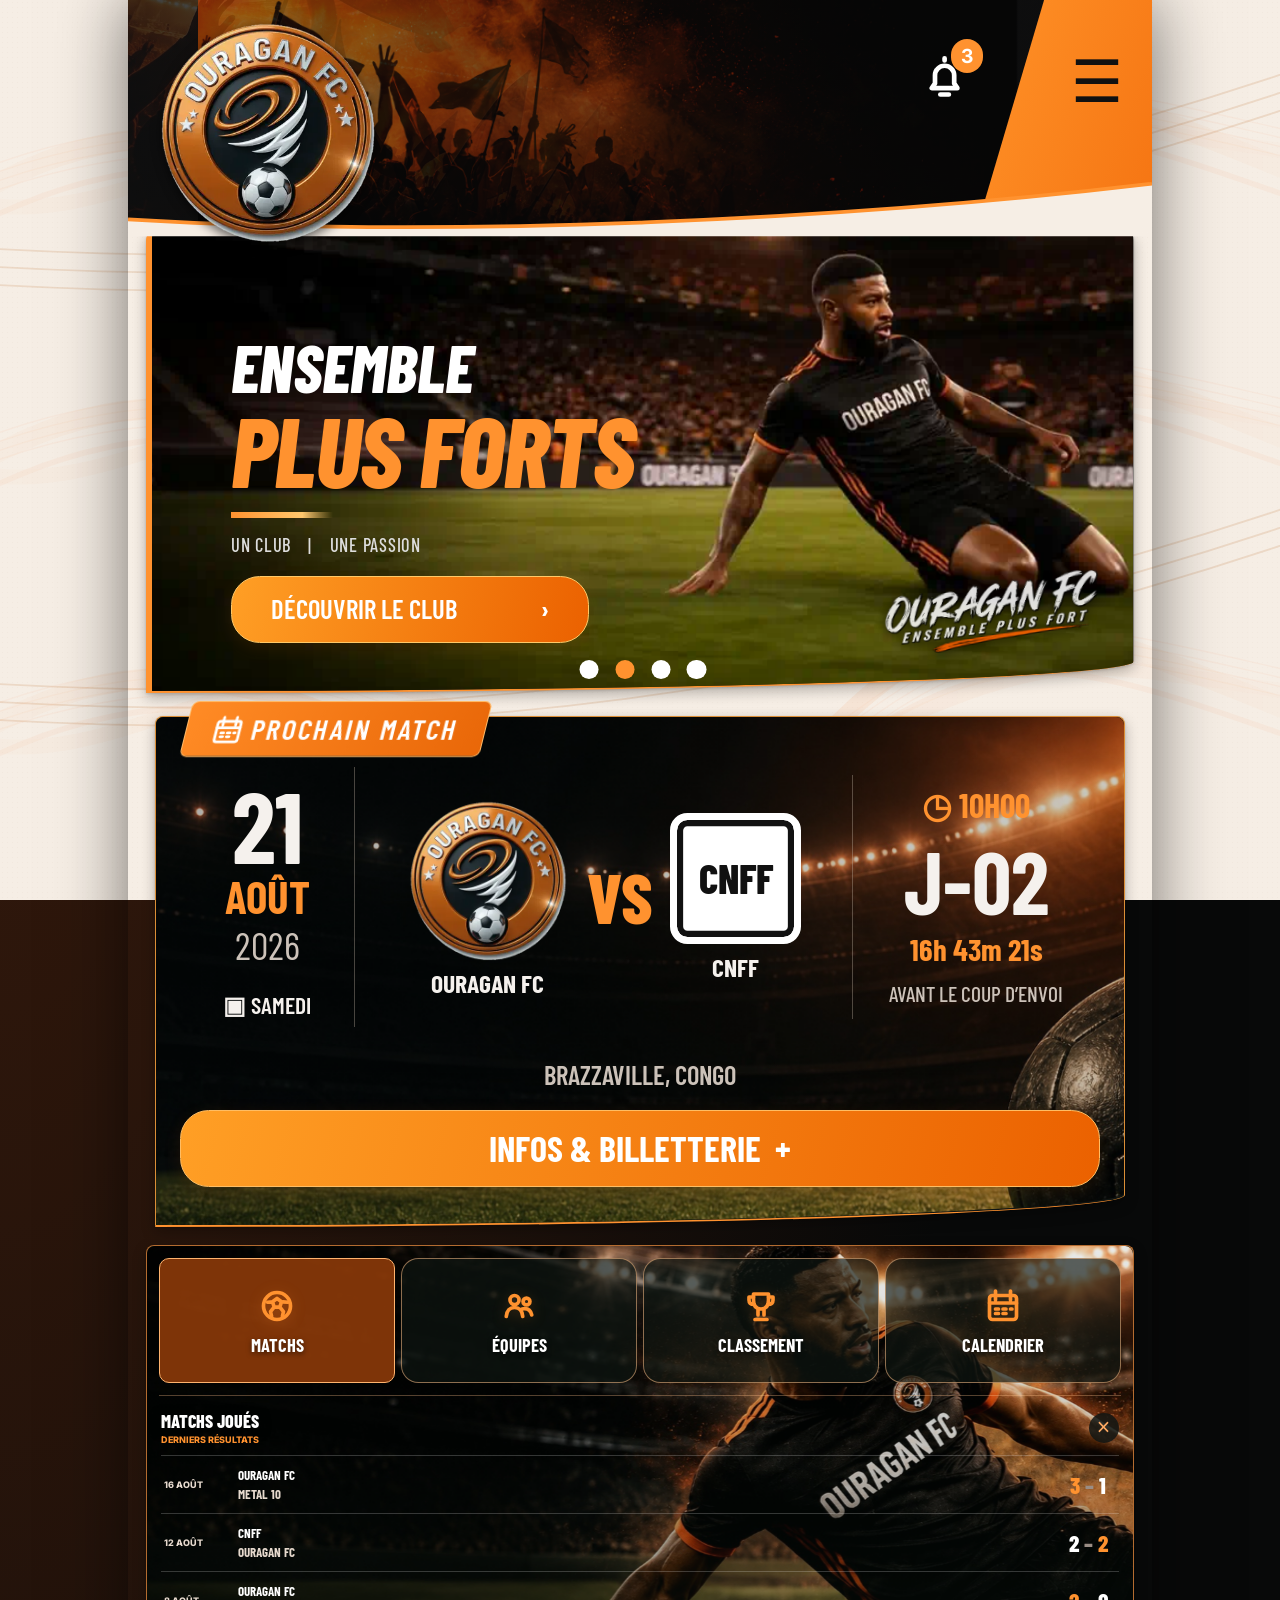
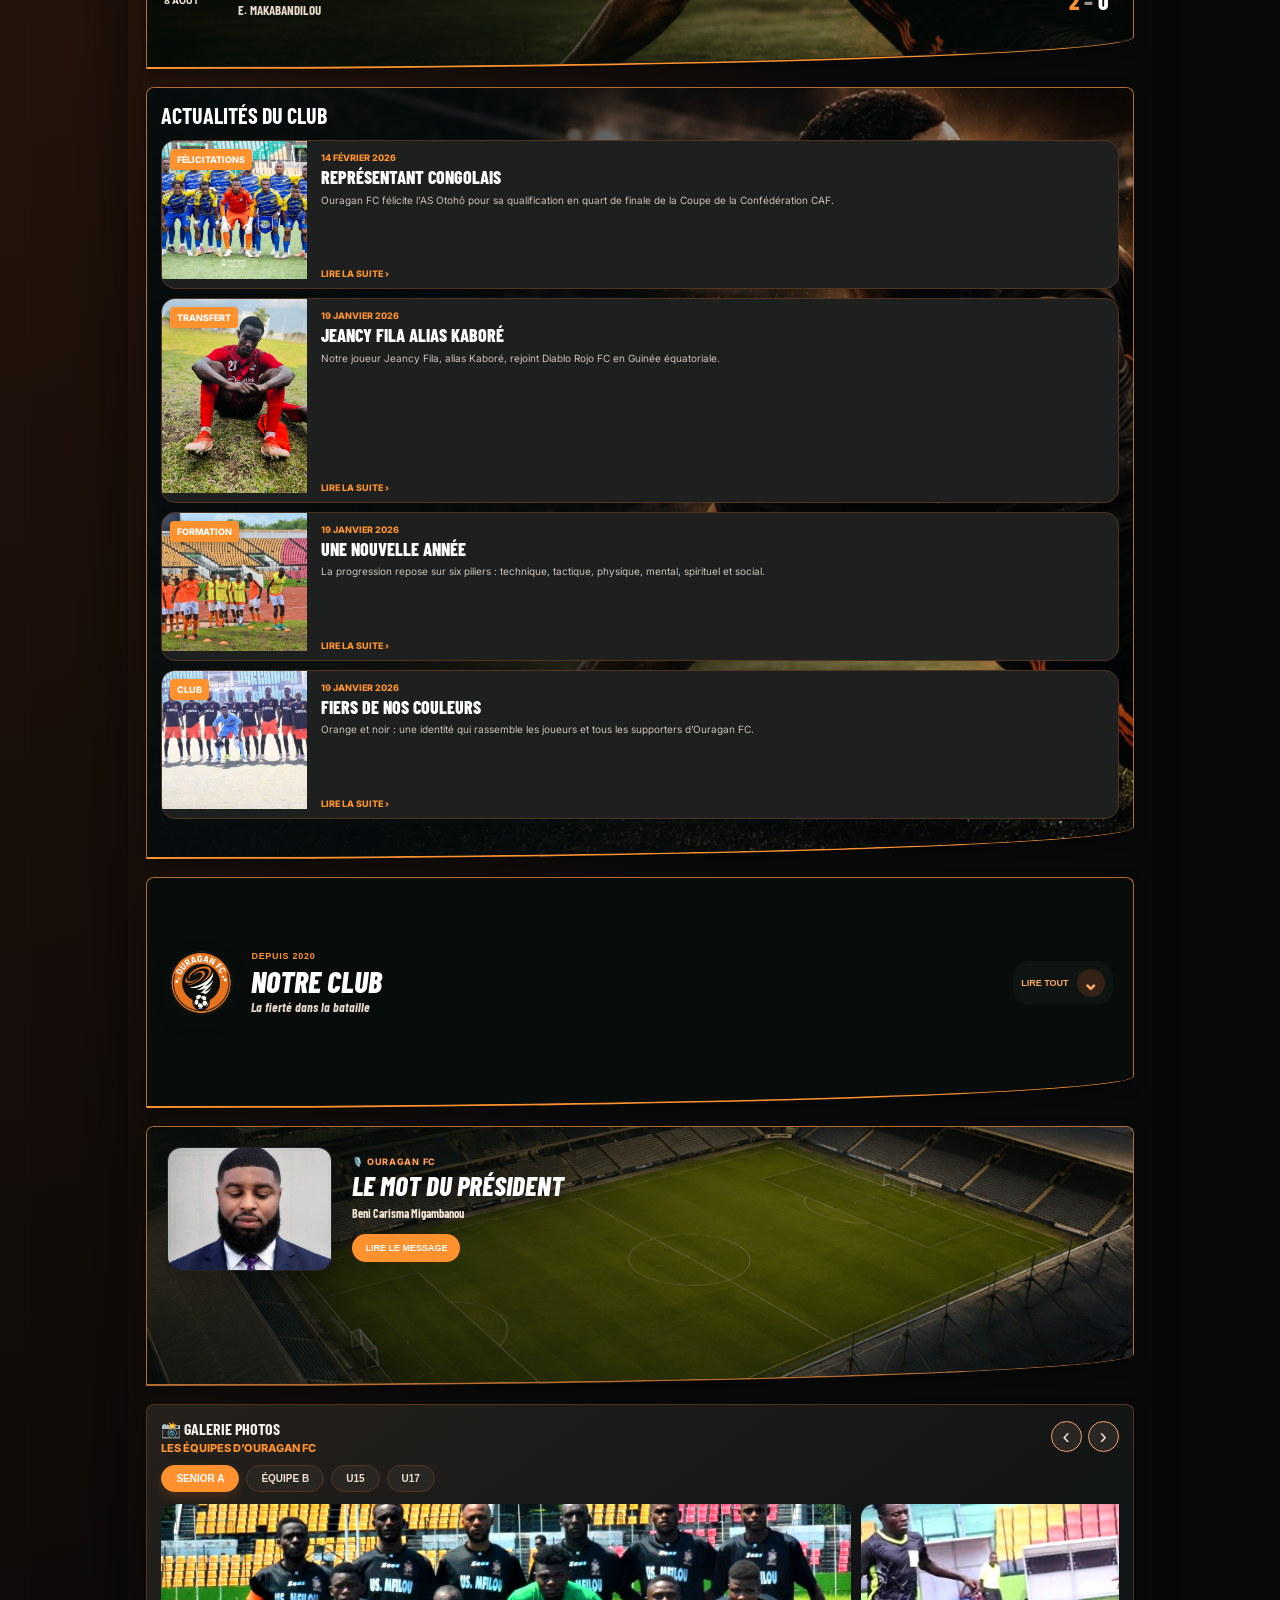
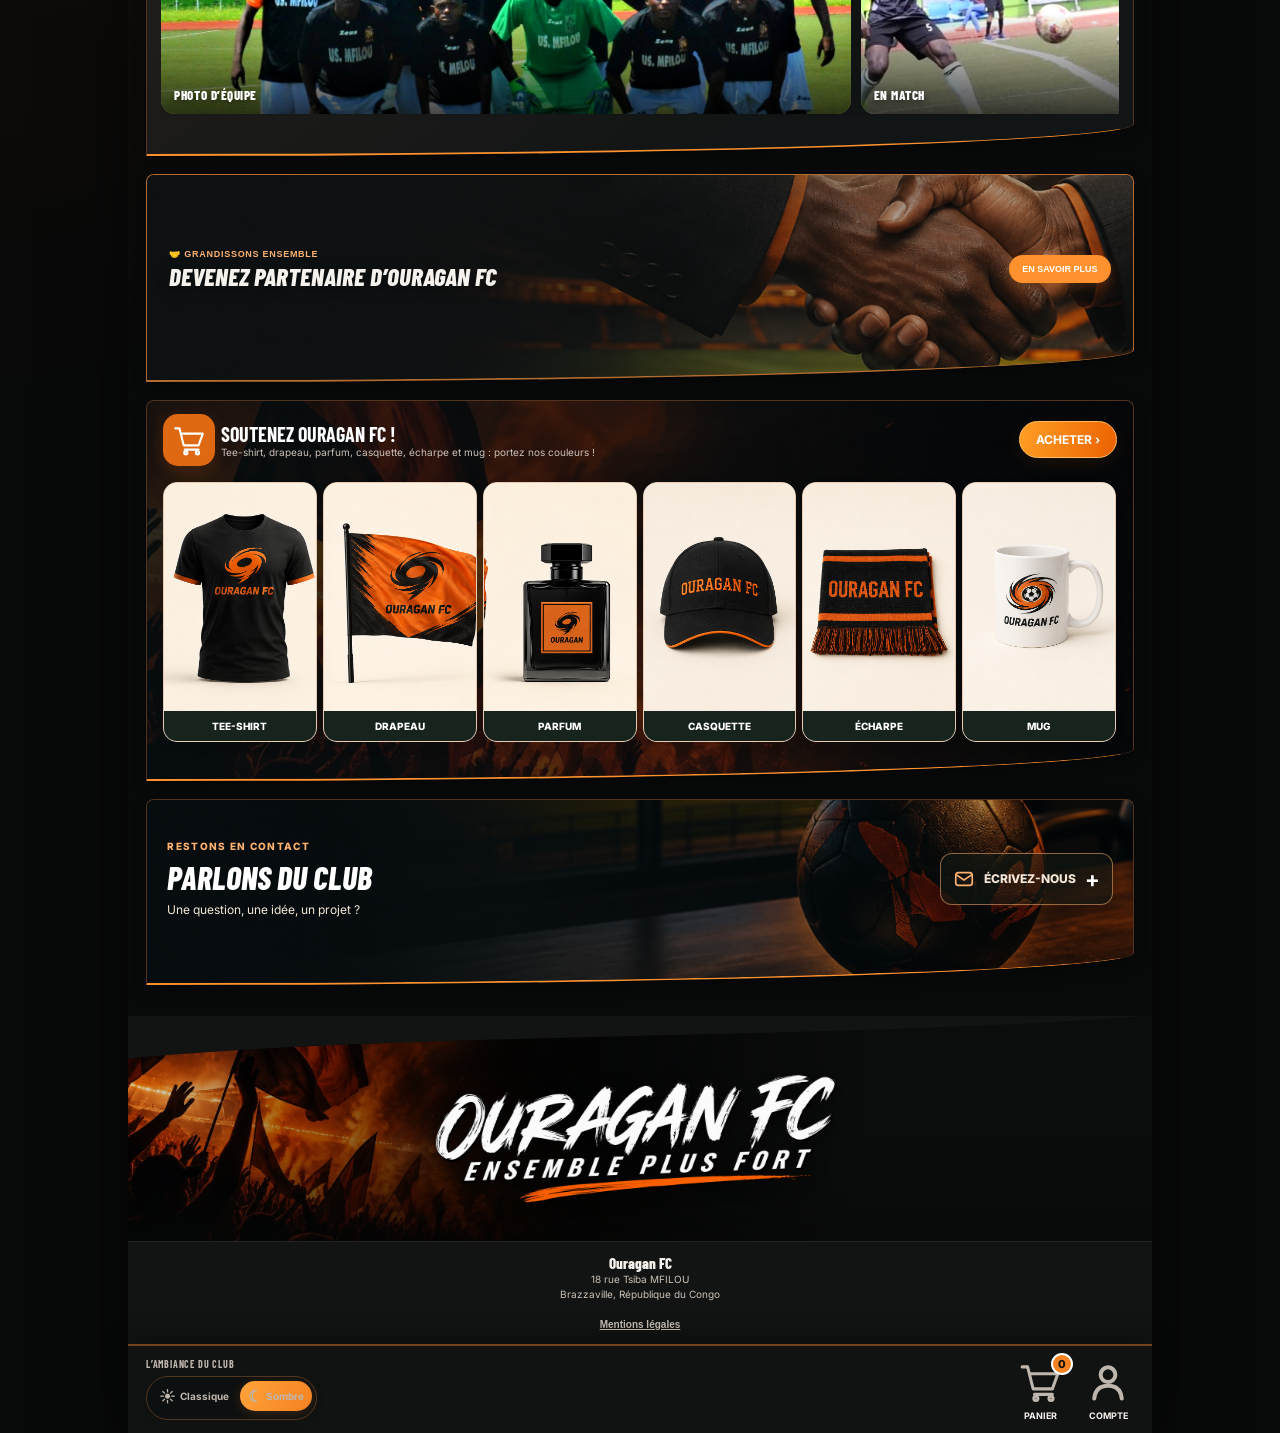
==== commit 722497e4: "Replace GPS link with Congo location" ====
--- a/index.html
+++ b/index.html
@@ -127,7 +127,7 @@
     </div>
   </div>
 
-  <a href="https://maps.google.com/" class="venue">📍 STADE MUNICIPAL - OURAGAN</a>
+  <div class="venue">BRAZZAVILLE, CONGO</div>
 
   <details class="match-ticket-details">
     <summary class="big-link">INFOS &amp; BILLETTERIE <b aria-hidden="true">+</b></summary>
@@ -153,7 +153,7 @@
 <div class="match-hub panel">
   <span class="match-hub-backdrop" aria-hidden="true"></span>
 <nav class="shortcut-grid" aria-label="Rubriques sportives">
-  <a href="#match-results" class="shortcut js-matches-toggle" aria-expanded="false" aria-controls="match-results">
+  <a href="#match-results" class="shortcut js-matches-toggle" aria-expanded="true" aria-controls="match-results">
     <span class="picto"><svg><use href="#icon-ball"/></svg></span><b>MATCHS</b>
   </a>
   <a href="#hub-teams" class="shortcut" aria-expanded="false" aria-controls="hub-teams">
@@ -167,7 +167,7 @@
   </a>
 </nav>
 
-<section class="match-results panel" id="match-results" hidden>
+<section class="match-results panel" id="match-results">
   <div class="results-head">
     <div><strong>MATCHS JOUÉS</strong><span>DERNIERS RÉSULTATS</span></div>
     <button class="results-close" type="button" aria-label="Fermer les résultats">×</button>
--- a/style.css
+++ b/style.css
@@ -7,12 +7,12 @@
 .page{position:relative;z-index:1;max-width:760px;margin:0 auto;background:rgba(255,255,255,.94);min-height:100vh;box-shadow:0 0 30px rgba(0,0,0,.08)}
 .page-wave-watermark{position:absolute;inset:0;z-index:4;overflow:hidden;pointer-events:none;opacity:.085;mix-blend-mode:multiply}.page-wave-watermark>span{position:absolute;left:-25%;width:150%;height:230px;background:url("waves.svg") center/100% 100% no-repeat;transform-origin:center;animation:independent-wave var(--wave-duration,2s) ease-in-out var(--wave-delay,0s) infinite alternate}.page>header,.page>nav{position:relative;z-index:5}.page>main{position:relative;z-index:1}@keyframes independent-wave{from{transform:translateX(-5%) scale(1.02) rotate(var(--wave-rotation,0deg))}to{transform:translateX(5%) scale(1.055) rotate(var(--wave-rotation-end,0deg))}}
 .page-canvas{position:fixed;inset:0;z-index:0;width:100%;height:100%;pointer-events:none;background:linear-gradient(135deg,#090909,#381507 52%,#101010)}
-.header{height:160px;position:sticky;top:0;z-index:50;display:flex;align-items:flex-start;justify-content:space-between;padding:16px 26px;overflow:hidden;box-shadow:0 8px 22px rgba(17,19,19,.08)}
-.brand{display:flex;align-items:center;gap:18px;z-index:3}
-.brand img{width:116px;height:116px;object-fit:contain}
+.header{height:200px;position:sticky;top:0;z-index:50;display:flex;align-items:flex-start;justify-content:space-between;padding:16px 26px;overflow:hidden;box-shadow:0 8px 22px rgba(17,19,19,.08)}
+.brand{display:flex;align-items:center;gap:18px;z-index:3;transform:translateY(7px)}
+.brand img{width:132px;height:132px;object-fit:contain}
 .brand div{font:800 italic 46px/1 "Barlow Condensed",sans-serif;margin-top:20px;white-space:nowrap}
 .brand div span{color:var(--orange)}
-.header-impact{position:absolute;left:160px;right:105px;top:12px;z-index:3;height:105px;overflow:hidden;pointer-events:none}.header-impact>span{--slogan-delay:0s;position:absolute;inset:0;display:flex;flex-direction:column;justify-content:center;align-items:flex-start}.header-impact>span:nth-child(2){--slogan-delay:3s}.header-impact>span:nth-child(3){--slogan-delay:6s}.header-impact b,.header-impact strong{display:flex;white-space:nowrap}.header-impact b{color:var(--black);font:800 italic 24px/.82 "Barlow Condensed";letter-spacing:.04em}.header-impact strong{color:var(--orange);font:800 italic clamp(34px,5.4vw,48px)/.9 "Barlow Condensed";letter-spacing:-.02em;text-shadow:0 6px 14px rgba(245,130,32,.18)}.impact-letter{display:inline-block;opacity:0;transform-origin:center bottom;animation:impact-letter-shot 9s cubic-bezier(.18,.8,.2,1) calc(var(--slogan-delay) + var(--letter-delay)) infinite}.impact-letter.space{width:.25em}@keyframes impact-letter-shot{0%{opacity:0;transform:translateY(-125px) scale(2.8) rotate(-10deg)}2.2%{opacity:1;transform:translateY(7px) scale(.78,1.25) rotate(2deg)}3.4%{opacity:1;transform:translateY(-3px) scale(1.12,.9) rotate(-1deg)}4.5%,29%{opacity:1;transform:translateY(0) scale(1) rotate(0)}33%{opacity:0;transform:translateY(18px) scale(.9)}100%{opacity:0;transform:translateY(-125px) scale(2.8)}}
+.header-impact{position:absolute;left:205px;right:105px;top:12px;z-index:3;height:105px;overflow:hidden;pointer-events:none}.header-impact>span{--slogan-delay:0s;position:absolute;inset:0;display:flex;flex-direction:column;justify-content:center;align-items:flex-start}.header-impact>span:nth-child(2){--slogan-delay:3s}.header-impact>span:nth-child(3){--slogan-delay:6s}.header-impact b,.header-impact strong{display:flex;white-space:nowrap}.header-impact b{color:var(--black);font:800 italic 24px/.82 "Barlow Condensed";letter-spacing:.04em}.header-impact strong{color:var(--orange);font:800 italic clamp(34px,5.4vw,48px)/.9 "Barlow Condensed";letter-spacing:-.02em;text-shadow:0 6px 14px rgba(245,130,32,.18)}.impact-letter{display:inline-block;opacity:0;transform-origin:center bottom;animation:impact-letter-shot 9s cubic-bezier(.18,.8,.2,1) calc(var(--slogan-delay) + var(--letter-delay)) infinite}.impact-letter.space{width:.25em}@keyframes impact-letter-shot{0%{opacity:0;transform:translateY(-125px) scale(2.8) rotate(-10deg)}2.2%{opacity:1;transform:translateY(7px) scale(.78,1.25) rotate(2deg)}3.4%{opacity:1;transform:translateY(-3px) scale(1.12,.9) rotate(-1deg)}4.5%,29%{opacity:1;transform:translateY(0) scale(1) rotate(0)}33%{opacity:0;transform:translateY(18px) scale(.9)}100%{opacity:0;transform:translateY(-125px) scale(2.8)}}
 .header-actions{display:flex;gap:8px;z-index:3;margin-top:20px}
 .icon-link{width:44px;height:44px;display:grid;place-items:center;font-size:27px;position:relative}
 .badge{position:absolute;right:0;top:-4px;font:700 11px Inter;background:var(--orange);color:white;border-radius:50px;padding:3px 6px}
@@ -63,7 +63,7 @@
 .club-profile-toggle{display:flex;width:100%;align-items:center;justify-content:space-between;gap:16px;padding:0;border:0;background:transparent;color:inherit;text-align:left;cursor:pointer}.club-profile-head{display:flex;min-width:0;align-items:center;gap:16px}.club-profile-head img{width:68px;height:68px;object-fit:contain;filter:drop-shadow(0 7px 10px rgba(17,19,19,.14))}.club-profile-title-wrap{display:block}.club-profile-title-wrap>span:first-child{display:block;color:var(--orange);font-size:9px;font-weight:800;letter-spacing:.08em}.club-profile-head h2{margin:2px 0 0;font:800 italic 30px "Barlow Condensed"}.club-profile-head .club-profile-motto{display:block;margin:0;color:#695d55;font:700 italic 13px "Barlow Condensed";letter-spacing:0}.club-profile-action{display:flex;flex:0 0 auto;align-items:center;gap:8px;color:var(--orange);font-size:9px;font-weight:800}.club-profile-chevron{display:grid;width:28px;height:28px;place-items:center;border-radius:50%;background:var(--orange-soft);font-size:20px;line-height:1;transition:transform .22s ease}.club-profile-toggle[aria-expanded="true"] .club-profile-chevron{transform:rotate(180deg)}.club-profile-toggle:focus-visible{outline:2px solid var(--orange);outline-offset:8px;border-radius:8px}.club-profile-content{margin-top:15px;padding-top:1px;border-top:1px solid var(--border);animation:club-profile-reveal .24s ease both}.club-profile-content[hidden]{display:none}@keyframes club-profile-reveal{from{opacity:0;transform:translateY(-7px)}to{opacity:1;transform:none}}
 .club-facts{display:grid;grid-template-columns:repeat(2,1fr);gap:8px;margin-top:14px}.club-facts>div{padding:11px;border:1px solid var(--border);border-radius:11px;background:#fff}.club-facts small,.academy-block small{display:block;margin-bottom:4px;color:var(--orange);font-size:8px;font-weight:800}.club-facts strong{display:flex;align-items:center;gap:5px;font:700 13px "Barlow Condensed"}.club-color{width:10px;height:10px;border-radius:50%}.club-color.orange{background:var(--orange)}.club-color.black{background:var(--black)}
 .club-profile-columns{display:grid;grid-template-columns:170px 1fr;gap:10px;margin-top:10px}.academy-block{display:flex;align-items:center;gap:10px;padding:14px;border-radius:12px;background:var(--black);color:#fff}.academy-block>span{font-size:27px}.academy-block strong{font:800 15px "Barlow Condensed"}.club-objectives{padding:13px;border-radius:12px;background:var(--orange-soft)}.club-objectives h3{margin:0 0 7px;font:800 15px "Barlow Condensed"}.club-objectives ul{margin:0;padding-left:17px;color:#5d534d;font-size:9px;line-height:1.5}.club-objectives li+li{margin-top:4px}
-.president-message{margin-top:15px;padding:20px;background:linear-gradient(145deg,#171717,#2a160c);color:#fff;overflow:hidden}.president-feature{display:grid;grid-template-columns:135px 1fr;align-items:center;gap:20px}.president-feature .president-video-wrap{width:135px;transition:width .28s ease}.president-message.message-open .president-feature{grid-template-columns:175px 1fr}.president-message.message-open .president-video-wrap{width:175px}.president-message-head small{display:block;color:#ff9b55;font-size:9px;font-weight:800;letter-spacing:.08em}.president-message-head strong{display:block;margin-top:5px;font:800 italic 27px/1 "Barlow Condensed"}.president-message-head>span{display:block;margin-top:7px;color:#cfc7c1;font:700 12px "Barlow Condensed"}.president-text-toggle{margin-top:14px;border:0;border-radius:999px;background:var(--orange);color:#fff;padding:9px 13px;font-size:9px;font-weight:800;cursor:pointer}
+.president-message{margin-top:15px;padding:20px;background:linear-gradient(145deg,#171717,#2a160c);color:#fff;overflow:hidden}.president-feature{display:grid;grid-template-columns:165px 1fr;align-items:center;gap:20px}.president-feature .president-video-wrap{width:165px;transition:width .28s ease}.president-message.message-open .president-feature{grid-template-columns:210px 1fr}.president-message.message-open .president-video-wrap{width:210px}.president-message-head small{display:block;color:#ff9b55;font-size:9px;font-weight:800;letter-spacing:.08em}.president-message-head strong{display:block;margin-top:5px;font:800 italic 27px/1 "Barlow Condensed"}.president-message-head>span{display:block;margin-top:7px;color:#cfc7c1;font:700 12px "Barlow Condensed"}.president-text-toggle{margin-top:14px;border:0;border-radius:999px;background:var(--orange);color:#fff;padding:9px 13px;font-size:9px;font-weight:800;cursor:pointer}
 .president-message.is-rotating{animation:president-window-spin 1.08s cubic-bezier(.35,.05,.22,1) both;transform-style:preserve-3d}.president-text-toggle:disabled{opacity:.7;cursor:wait}@keyframes president-window-spin{0%{transform:translateY(var(--scroll-lift,0)) scale(var(--scroll-scale,1)) perspective(900px) rotateY(0)}38%{transform:translateY(-13px) scale(1.14) perspective(900px) rotateY(200deg)}64%{transform:translateY(-17px) scale(1.18) perspective(900px) rotateY(360deg)}76%{transform:translateY(var(--scroll-lift,0)) scale(var(--scroll-scale,1)) perspective(900px) rotateY(360deg)}85%{transform:translateY(-4px) scale(1.045) perspective(900px) rotateY(360deg)}92%{transform:translateY(2px) scale(.985) perspective(900px) rotateY(360deg)}97%{transform:translateY(-1px) scale(1.012) perspective(900px) rotateY(360deg)}100%{transform:translateY(var(--scroll-lift,0)) scale(var(--scroll-scale,1)) perspective(900px) rotateY(360deg)}}
 .president-content{margin-top:17px;padding-top:17px;border-top:1px solid rgba(255,255,255,.14);animation:president-text-reveal .22s ease both}.president-content[hidden]{display:none}@keyframes president-text-reveal{from{opacity:0}to{opacity:1}}
 .president-video-wrap{position:relative;width:160px;align-self:start;overflow:hidden;border:1px solid rgba(255,255,255,.14);border-radius:14px;background:#000;box-shadow:0 10px 25px rgba(0,0,0,.3)}.president-portrait{width:100%;height:auto;aspect-ratio:4/3;display:block;background:#000;object-fit:cover}.president-letter p{margin:0 0 10px;color:#ddd;font-size:10px;line-height:1.6}.president-letter>p:first-child{color:#fff;font-size:12px}.president-letter footer{margin-top:15px;padding-left:12px;border-left:3px solid var(--orange)}.president-letter footer span,.president-letter footer strong,.president-letter footer small{display:block}.president-letter footer span{color:#c9c1bb;font-size:9px}.president-letter footer strong{margin:3px 0;font:800 italic 18px "Barlow Condensed"}.president-letter footer small{color:#ff9b55;font-size:8px;font-weight:800}
@@ -109,7 +109,7 @@
 
 @media(max-width:560px){
   .page{max-width:none}
-  .header{height:126px;padding:10px 14px}.brand img{width:82px;height:82px}.brand div{font-size:34px;margin-top:15px}.header-impact{left:105px;right:72px;top:8px;height:75px}.header-impact b{font-size:14px}.header-impact strong{font-size:clamp(21px,6.3vw,29px)}.header-actions{margin-top:12px}.header-waves{height:68px;bottom:0}
+  .header{height:160px;padding:10px 14px}.brand{transform:translateY(5px)}.brand img{width:94px;height:94px}.brand div{font-size:34px;margin-top:15px}.header-impact{left:125px;right:72px;top:8px;height:75px}.header-impact b{font-size:14px}.header-impact strong{font-size:clamp(21px,6.3vw,29px)}.header-actions{margin-top:12px}.header-waves{height:68px;bottom:0}
   main{padding:0 10px 92px}.hero{height:225px}.hero-content{left:18px;top:47px}.hero-content p{font-size:29px}.hero-content h1{font-size:39px}.hero-bottom-logo{right:9px;bottom:9px;width:54px;height:54px}.button{font-size:11px;padding:10px 14px}
   .match-row{grid-template-columns:75px 1fr 86px;min-height:160px}.date strong{font-size:42px}.date b{font-size:15px}.date span{font-size:14px}.clubs{gap:7px}.club img{width:58px;height:58px}.club span{font-size:10px}.cnff-logo{width:55px;height:48px;font-size:17px}.versus{font-size:29px}.kickoff strong{font-size:34px}.kickoff>b{font-size:10px}
   .shortcut-grid{gap:5px}.shortcut{font-size:8px;padding:13px 2px}.picto{font-size:21px}
@@ -117,7 +117,7 @@
   .gallery-card{flex-basis:84%;height:180px}
   .partners{padding:17px 14px}.partners-intro{padding-right:0}.partners h2{font-size:29px}.partner-benefits{grid-template-columns:1fr}.partner-contact{grid-template-columns:1fr}.partner-contact-label{width:max-content}
   .club-profile{scroll-margin-top:140px;padding:14px}.club-profile-head{gap:11px}.club-profile-head img{width:54px;height:54px}.club-profile-head h2{font-size:25px}.club-profile-head .club-profile-motto{font-size:11px}.club-profile-action-label{display:none}.club-facts{grid-template-columns:1fr 1fr}.club-profile-columns{grid-template-columns:1fr}.club-objectives ul{font-size:10px}
-  .president-message{padding:16px 14px}.president-feature{grid-template-columns:95px 1fr;gap:13px}.president-feature .president-video-wrap{width:95px}.president-message.message-open .president-feature{grid-template-columns:120px 1fr}.president-message.message-open .president-video-wrap{width:120px}.president-message-head strong{font-size:21px}.president-letter p{font-size:10px;line-height:1.55}.president-letter footer strong{font-size:15px}
+  .president-message{padding:16px 14px}.president-feature{grid-template-columns:115px 1fr;gap:13px}.president-feature .president-video-wrap{width:115px}.president-message.message-open .president-feature{grid-template-columns:150px 1fr}.president-message.message-open .president-video-wrap{width:150px}.president-message-head strong{font-size:21px}.president-letter p{font-size:10px;line-height:1.55}.president-letter footer strong{font-size:15px}
 }
 
 @media(prefers-reduced-motion:reduce){.gallery-card img{animation:none;transform:none;translate:0}.page-wave-watermark>span,.president-content,.club-profile-content,.impact-letter{animation:none}.club-profile-chevron{transition:none}.header-impact>span{display:none}.header-impact>span:first-child{display:flex}.header-impact>span:first-child .impact-letter{opacity:1;transform:none}}
@@ -412,9 +412,9 @@
 .header-curve,.header-motto,.hero-motto{display:none}
 html[data-theme="dark"] .page{max-width:1024px;container-type:inline-size;background:#f6eee5}
 html[data-theme="dark"] main{padding:0 1.8cqw 2.4cqw}
-html[data-theme="dark"] .header{height:18.5cqw;padding:1cqw 2.5cqw;border:0;box-shadow:none;overflow:visible;background:linear-gradient(90deg,#111c,#111b),url("assets/footer-supporters.jpg") center 62%/cover}
-html[data-theme="dark"] .header .brand img{width:20cqw;height:20cqw;filter:drop-shadow(0 .4cqw .5cqw #0009)}
-html[data-theme="dark"] .header-impact{left:23.5cqw;right:24cqw;top:4cqw;height:8.5cqw}
+html[data-theme="dark"] .header{height:23cqw;padding:1cqw 2.5cqw;border:0;box-shadow:none;overflow:visible;background:linear-gradient(90deg,#111c,#111b),url("assets/footer-supporters.jpg") center 62%/cover}
+html[data-theme="dark"] .header .brand img{width:22cqw;height:22cqw;filter:drop-shadow(0 .4cqw .5cqw #0009)}
+html[data-theme="dark"] .header-impact{left:29cqw;right:24cqw;top:4cqw;height:8.5cqw}
 html[data-theme="dark"] .header-impact b{font-size:3.5cqw;line-height:1}
 html[data-theme="dark"] .header-impact strong{font-size:5.1cqw;line-height:1;letter-spacing:-.025em}
 html[data-theme="dark"] .header-motto{display:block;position:absolute;left:23.5cqw;top:13cqw;margin:0;color:#ddd;font:500 2.05cqw/1.2 "Barlow Condensed",sans-serif;letter-spacing:.13em;z-index:3}
@@ -557,13 +557,13 @@
 /* Boutons et résultats réunis sur la même photographie. */
 .match-hub,html[data-theme="dark"] .match-hub{margin:16px 0;padding:12px;overflow:hidden;border:1px solid #b46c30;border-radius:18px;background:linear-gradient(180deg,#07100b12,#07100b33 40%,#07100bb3),url("assets/hero-slide-ouragan.jpg") center 38%/cover no-repeat;color:#fff;box-shadow:0 8px 24px #0003}
 .match-hub .shortcut-grid,html[data-theme="dark"] .match-hub .shortcut-grid{margin:0;gap:6px}
-.match-hub .shortcut,html[data-theme="dark"] .match-hub .shortcut{display:flex;flex-direction:column;justify-content:center;min-width:0;min-height:125px;padding:8px 3px;background:#10171355;backdrop-filter:none;color:#fff;border:1px solid #ffc18a55;box-shadow:none;text-shadow:0 2px 5px #0008}
+.match-hub .shortcut,html[data-theme="dark"] .match-hub .shortcut{display:flex;flex-direction:column;justify-content:center;min-width:0;min-height:125px;padding:8px 3px;background:#101713a8;backdrop-filter:none;color:#fff;border:1px solid #ffc18a88;box-shadow:none;text-shadow:0 2px 5px #0008}
 .match-hub .shortcut:hover,.match-hub .shortcut:focus-visible,.match-hub .shortcut[aria-expanded="true"],html[data-theme="dark"] .match-hub .shortcut:hover,html[data-theme="dark"] .match-hub .shortcut:focus-visible,html[data-theme="dark"] .match-hub .shortcut[aria-expanded="true"]{background:#943e0ad9;border-color:#ffb36e;outline-offset:3px}
 .match-hub .match-results,html[data-theme="dark"] .match-hub .match-results{margin:12px 0 0;padding:14px 2px 0;background:transparent;border:0;border-top:1px solid #ffc18a55;border-radius:0;box-shadow:none;scroll-margin-top:24px}
 @media(max-width:560px){.match-hub,html[data-theme="dark"] .match-hub{padding:8px;background-position:center,65% 35%}.match-hub .shortcut-grid,html[data-theme="dark"] .match-hub .shortcut-grid{gap:4px}.match-hub .shortcut,html[data-theme="dark"] .match-hub .shortcut{min-height:110px}}
 
-.match-hub .shortcut .picto,html[data-theme="dark"] .match-hub .shortcut .picto{width:clamp(30px,5cqw,42px);height:clamp(30px,5cqw,42px);margin-bottom:5px;background:transparent;border:0;box-shadow:none;color:#ffad66}
-.match-hub .shortcut .picto svg,html[data-theme="dark"] .match-hub .shortcut .picto svg{width:clamp(22px,3.5cqw,28px);height:clamp(22px,3.5cqw,28px)}
+.match-hub .shortcut .picto,html[data-theme="dark"] .match-hub .shortcut .picto{width:clamp(34px,5.5cqw,46px);height:clamp(34px,5.5cqw,46px);margin-bottom:5px;background:transparent;border:0;box-shadow:none;color:#ffad66}
+.match-hub .shortcut .picto svg,html[data-theme="dark"] .match-hub .shortcut .picto svg{width:clamp(28px,4.5cqw,36px);height:clamp(28px,4.5cqw,36px)}
 
 /* Ligne basse horizontale à gauche, remontant en arc vers la droite. */
 main > .panel,
@@ -869,3 +869,61 @@
   main > .partners::before{animation:none;transform:none;will-change:auto}
 }
 
+/* Actualités : titre plus présent et fond animé discret. */
+main > .news{
+  position:relative;
+  isolation:isolate;
+  overflow:hidden;
+  background-color:#080e0b;
+  background-image:none;
+  color:#fff;
+  border-color:#b46c30;
+}
+main > .news::before{
+  content:"";
+  position:absolute;
+  inset:-8%;
+  z-index:0;
+  pointer-events:none;
+  background:linear-gradient(90deg,#080e10e8,#080e1085 58%,#080e1040),url("assets/hero-slide-ouragan.jpg") center/cover no-repeat;
+  animation:news-panel-drift 18s ease-in-out infinite alternate;
+  will-change:transform;
+}
+main > .news > *{position:relative;z-index:1}
+main > .news .section-head strong{font-size:22px;color:#fff}
+@keyframes news-panel-drift{from{transform:translate(-.7%,.4%) scale(1.06)}to{transform:translate(.7%,-.4%) scale(1.11)}}
+@media(max-width:560px){main > .news .section-head strong{font-size:20px}}
+@media(prefers-reduced-motion:reduce){main > .news::before{animation:none;transform:none;will-change:auto}}
+
+/* Pied de page : mouvement doux de la foule et de la signature. */
+.club-signature-supporters{animation:footer-crowd-soft 16s ease-in-out infinite alternate;transform-origin:center}
+.club-signature-wordmark{animation:footer-wordmark-soft 10s ease-in-out infinite alternate;transform-origin:center}
+@keyframes footer-crowd-soft{from{transform:translate(-.8%,.2%) scale(1.02)}to{transform:translate(.8%,-.2%) scale(1.06)}}
+@keyframes footer-wordmark-soft{from{transform:translateY(1px) scale(.99)}to{transform:translateY(-2px) scale(1.015)}}
+@media(prefers-reduced-motion:reduce){.club-signature-supporters,.club-signature-wordmark{animation:none;transform:none}}
+
+/* Foule discrète dans le premier bandeau, près du logo. */
+.header::before{
+  content:"";
+  position:absolute;
+  left:70px;
+  top:0;
+  width:80%;
+  height:100%;
+  z-index:0;
+  pointer-events:none;
+  opacity:.52;
+  filter:saturate(1.18) contrast(1.04);
+  background:linear-gradient(90deg,#080e1022,#080e1066 42%,#080e1018),url("34C3A642-651E-44E2-845F-3AEDAEF9688E.png") center/cover no-repeat;
+  animation:header-crowd-soft 18s ease-in-out infinite alternate;
+  will-change:transform;
+}
+@keyframes header-crowd-soft{from{transform:translate(-.6%,.2%) scale(1.03)}to{transform:translate(.8%,-.2%) scale(1.08)}}
+@media(max-width:560px){.header::before{left:54px;width:88%;opacity:.38}}
+@media(prefers-reduced-motion:reduce){.header::before{animation:none;transform:none;will-change:auto}}
+
+/* Mouvement discret du visuel principal. */
+.hero-animation{animation:hero-football-drift-soft 14s ease-in-out infinite alternate;transform-origin:center;will-change:transform}
+@keyframes hero-football-drift-soft{from{transform:translate(-.35%,.2%) scale(1.02)}to{transform:translate(.35%,-.2%) scale(1.055)}}
+@media(prefers-reduced-motion:reduce){.hero-animation{animation:none;transform:none;will-change:auto}}
+
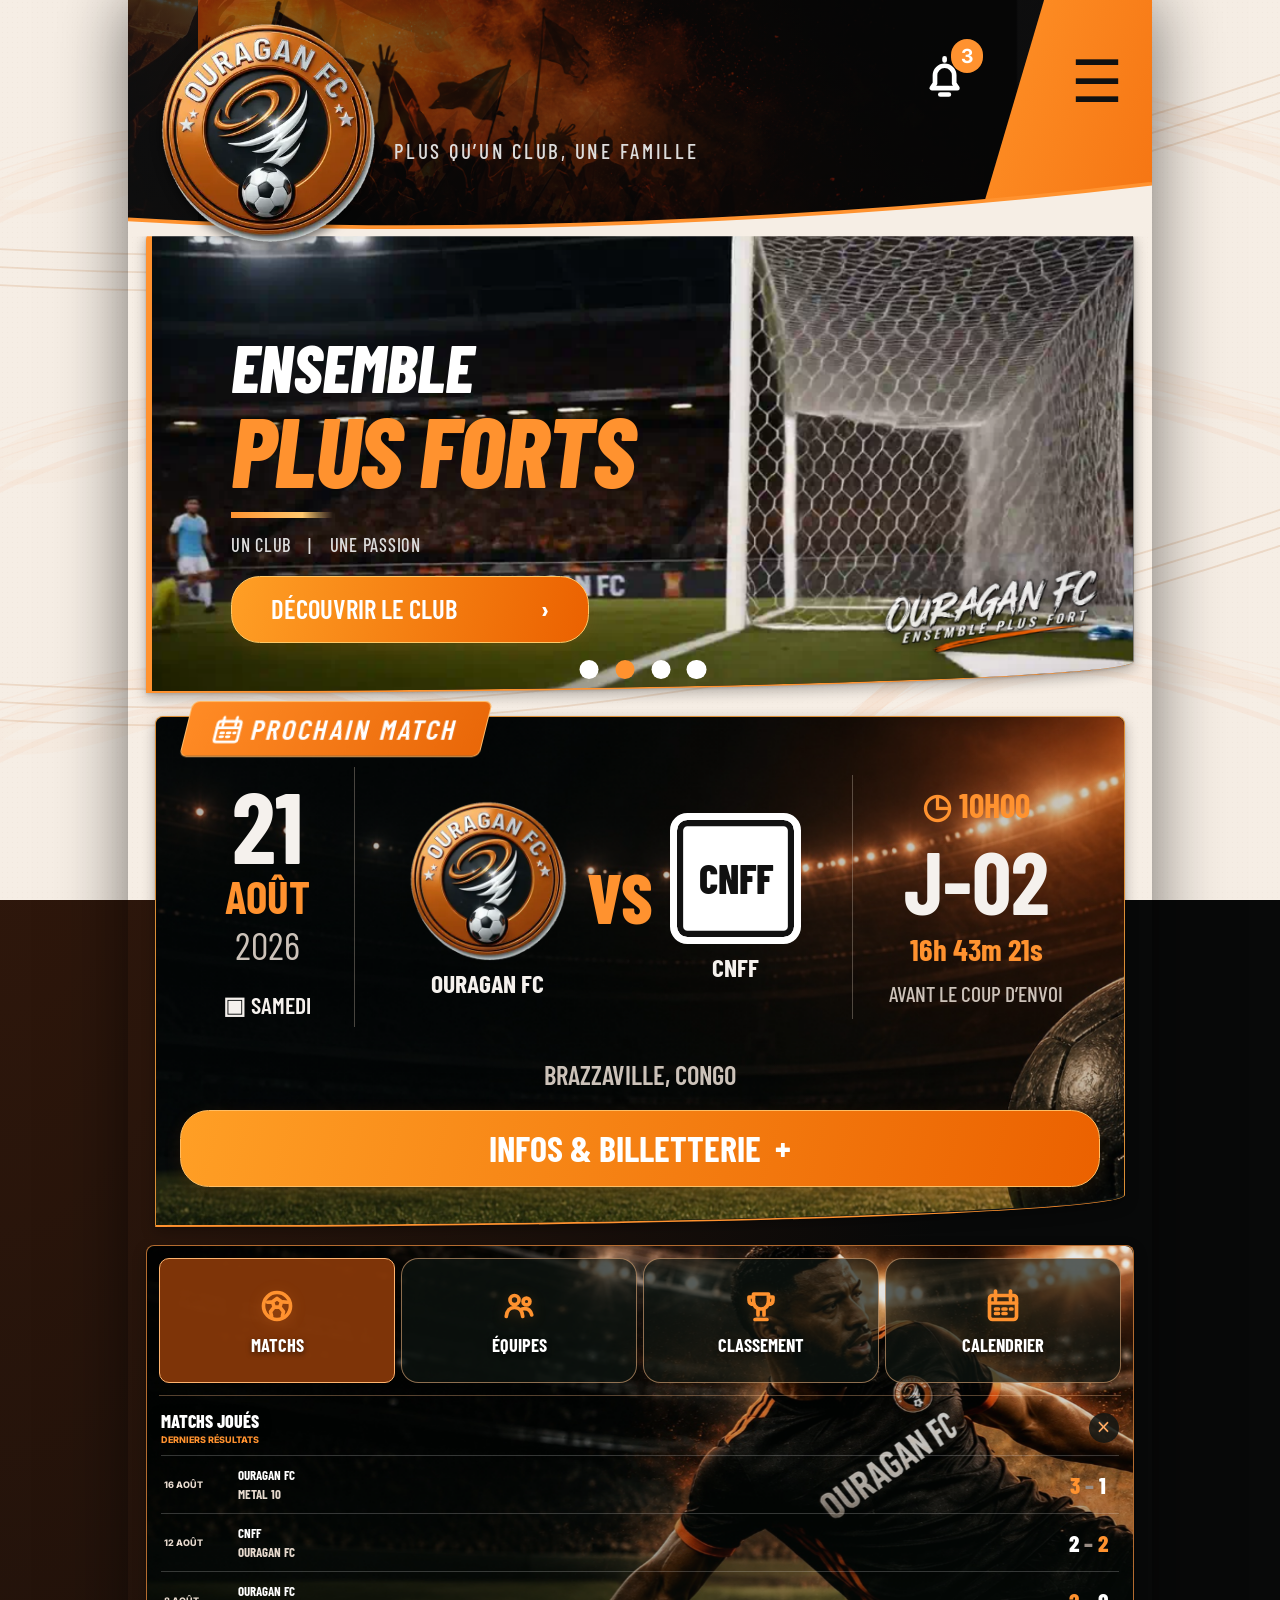
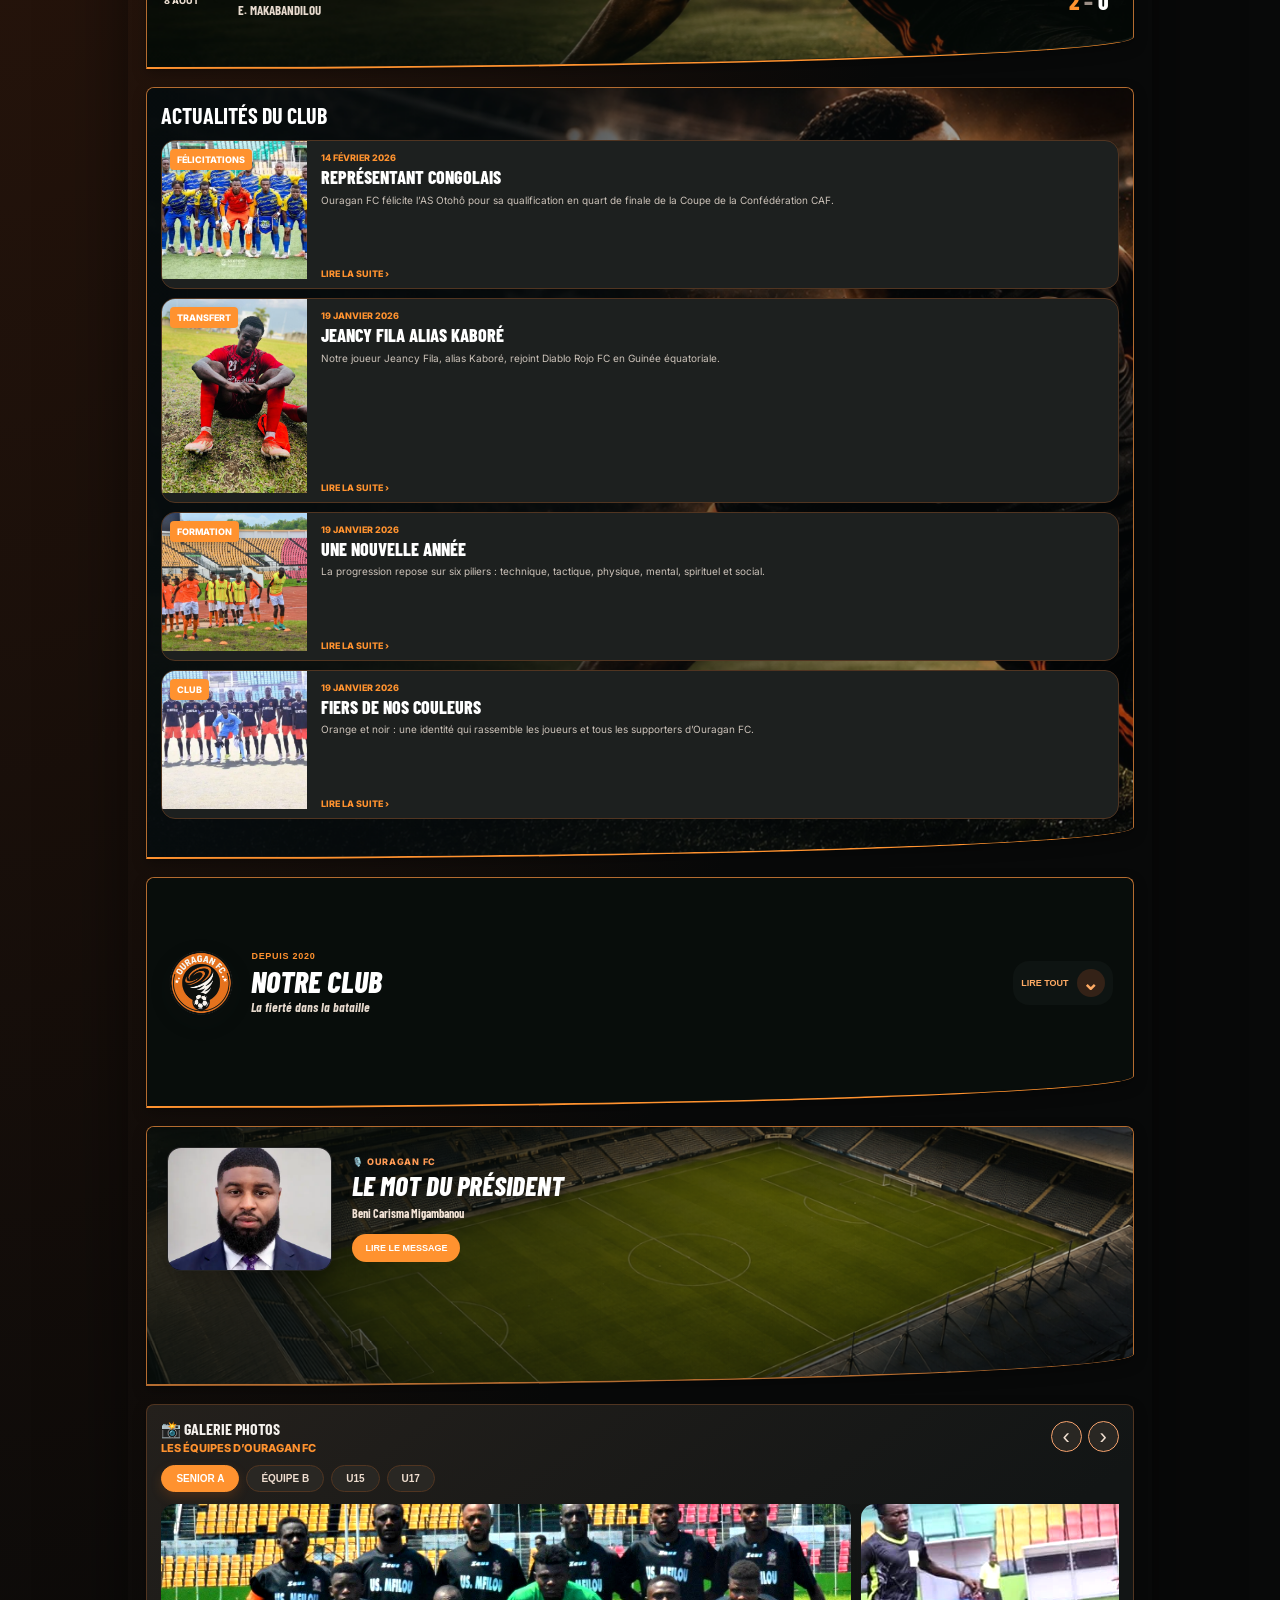
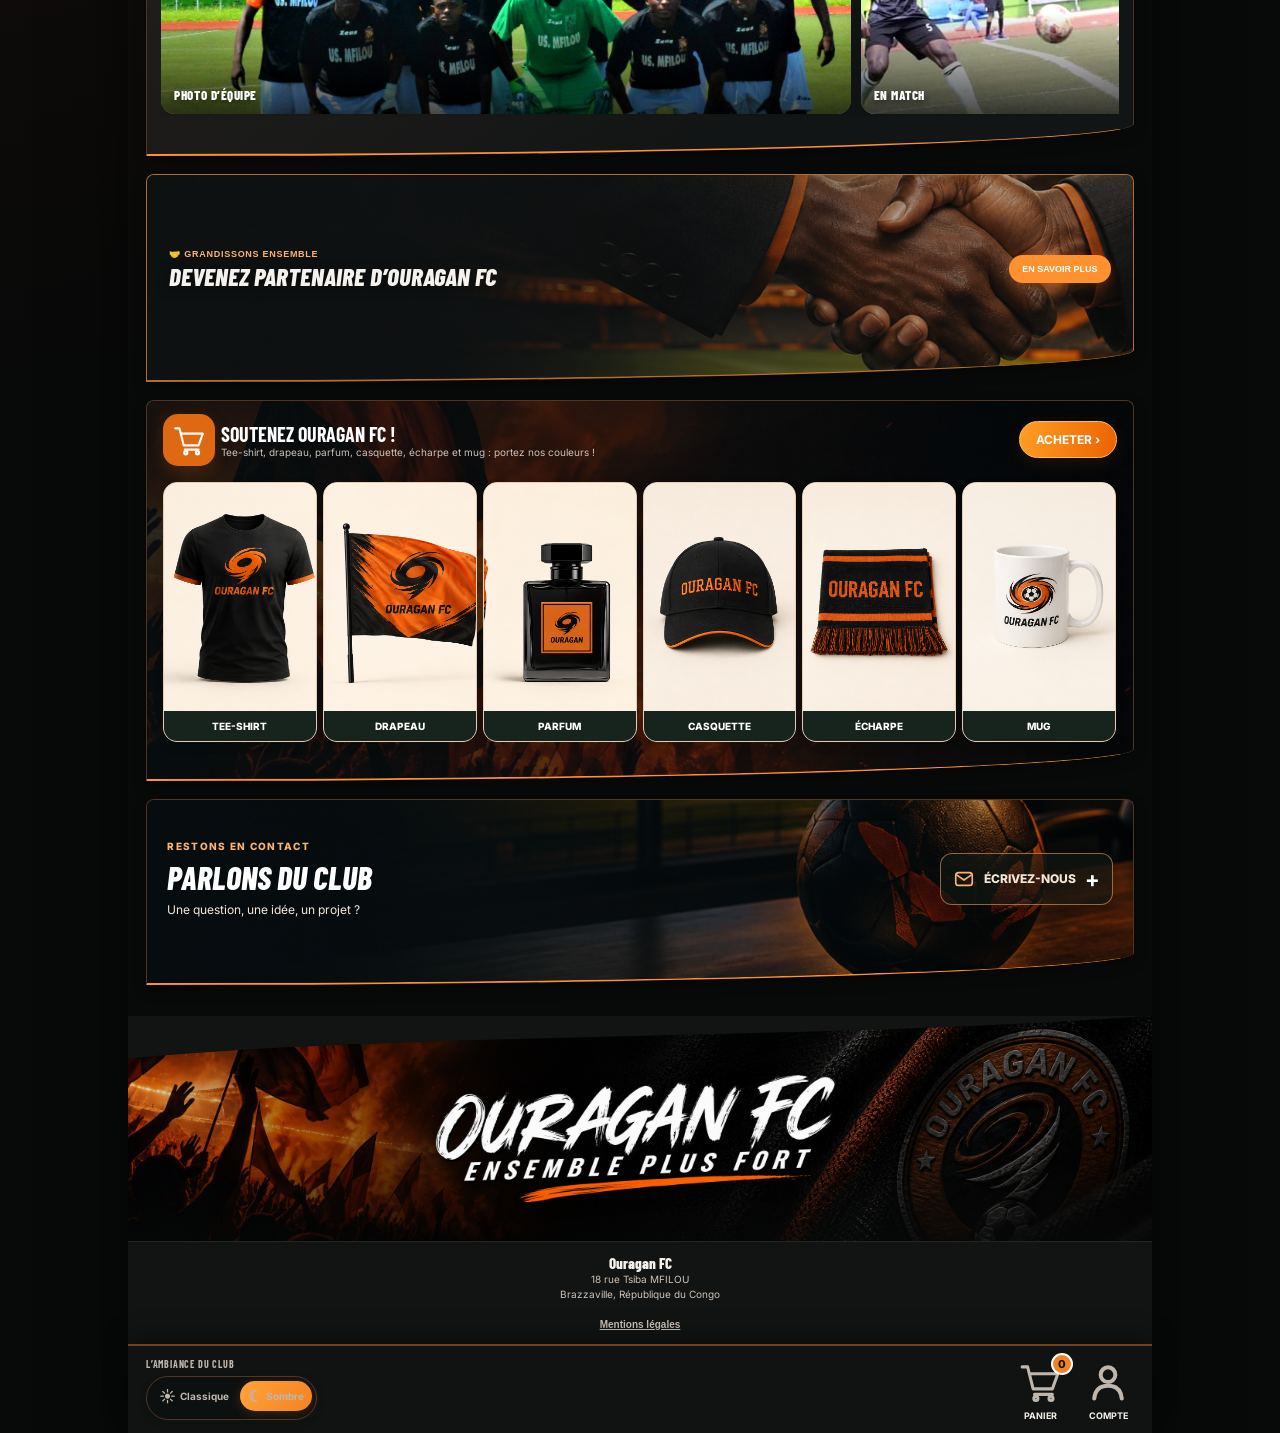
==== commit 211ecabe: "Conserve le bandeau Ouragan dans les deux ambiances" ====
--- a/index.html
+++ b/index.html
@@ -18,7 +18,7 @@
 <link rel="preconnect" href="https://fonts.googleapis.com">
 <link rel="preconnect" href="https://fonts.gstatic.com" crossorigin>
 <link href="https://fonts.googleapis.com/css2?family=Barlow+Condensed:ital,wght@0,400;0,500;0,600;0,700;0,800;1,700;1,800&family=Inter:wght@400;500;600;700;800&display=swap" rel="stylesheet">
-<link rel="stylesheet" href="style.css">
+<link rel="stylesheet" href="style.css?v=20260907-header">
 <style>
 .main-logo{display:block;position:relative;z-index:20}
 .logo-video{width:150px;height:150px;object-fit:contain;display:block;background:transparent}
@@ -58,6 +58,8 @@
     <span><b>ENSEMBLE</b><strong>PLUS FORTS</strong></span>
     <span><b>BRAZZAVILLE</b><strong>EN FORCE</strong></span>
   </div>
+
+  <p class="header-motto">PLUS QU’UN CLUB, UNE FAMILLE</p>
 
   <div class="header-actions">
     <a href="#notifications" class="icon-link" aria-label="Notifications">
--- a/style.css
+++ b/style.css
@@ -410,20 +410,20 @@
 
 /* Proportions de la maquette, calculées sur la largeur réelle de la page. */
 .header-curve,.header-motto,.hero-motto{display:none}
-html[data-theme="dark"] .page{max-width:1024px;container-type:inline-size;background:#f6eee5}
-html[data-theme="dark"] main{padding:0 1.8cqw 2.4cqw}
-html[data-theme="dark"] .header{height:23cqw;padding:1cqw 2.5cqw;border:0;box-shadow:none;overflow:visible;background:linear-gradient(90deg,#111c,#111b),url("assets/footer-supporters.jpg") center 62%/cover}
-html[data-theme="dark"] .header .brand img{width:22cqw;height:22cqw;filter:drop-shadow(0 .4cqw .5cqw #0009)}
-html[data-theme="dark"] .header-impact{left:29cqw;right:24cqw;top:4cqw;height:8.5cqw}
-html[data-theme="dark"] .header-impact b{font-size:3.5cqw;line-height:1}
-html[data-theme="dark"] .header-impact strong{font-size:5.1cqw;line-height:1;letter-spacing:-.025em}
-html[data-theme="dark"] .header-motto{display:block;position:absolute;left:23.5cqw;top:13cqw;margin:0;color:#ddd;font:500 2.05cqw/1.2 "Barlow Condensed",sans-serif;letter-spacing:.13em;z-index:3}
-html[data-theme="dark"] .header::after{content:"";position:absolute;right:0;top:0;width:17%;height:100%;background:linear-gradient(110deg,#ff9228,#f57412);clip-path:polygon(38% 0,100% 0,100% 78%,0 95%);pointer-events:none}
-html[data-theme="dark"] .header-actions{position:absolute;inset:5cqw 3cqw auto auto;gap:9cqw;margin:0;z-index:3}
-html[data-theme="dark"] .header-actions .icon-link{width:5.5cqw;height:5.5cqw;font-size:5.7cqw;line-height:1;color:#111}
-html[data-theme="dark"] .header-actions .storm-icon{width:5cqw;height:5cqw;color:#fff}
-html[data-theme="dark"] .badge{font-size:1.9cqw;padding:.5cqw 1cqw;top:-1.2cqw;right:-1cqw}
-html[data-theme="dark"] .header-curve{display:block;position:absolute;left:0;bottom:-1px;width:100%;height:5.5cqw;z-index:2;pointer-events:none}
+html[data-theme] .page{max-width:1024px;container-type:inline-size}
+html[data-theme] main{padding:0 1.8cqw 2.4cqw}
+html[data-theme] .header{height:23cqw;padding:1cqw 2.5cqw;border:0;box-shadow:none;overflow:visible;background:linear-gradient(90deg,#111c,#111b),url("assets/footer-supporters.jpg") center 62%/cover}
+html[data-theme] .header .brand img{width:22cqw;height:22cqw;filter:drop-shadow(0 .4cqw .5cqw #0009)}
+html[data-theme] .header-impact{left:29cqw;right:24cqw;top:4cqw;height:8.5cqw}
+html[data-theme] .header-impact b{font-size:3.5cqw;line-height:1}
+html[data-theme] .header-impact strong{font-size:5.1cqw;line-height:1;letter-spacing:-.025em}
+html[data-theme] .header-motto{display:block;position:absolute;left:26cqw;top:13.5cqw;margin:0;color:#ddd;font:500 2.05cqw/1.2 "Barlow Condensed",sans-serif;letter-spacing:.13em;z-index:3}
+html[data-theme] .header::after{content:"";position:absolute;right:0;top:0;width:17%;height:100%;background:linear-gradient(110deg,#ff9228,#f57412);clip-path:polygon(38% 0,100% 0,100% 78%,0 95%);pointer-events:none}
+html[data-theme] .header-actions{position:absolute;inset:5cqw 3cqw auto auto;gap:9cqw;margin:0;z-index:3}
+html[data-theme] .header-actions .icon-link{width:5.5cqw;height:5.5cqw;font-size:5.7cqw;line-height:1;color:#111}
+html[data-theme] .header-actions .storm-icon{width:5cqw;height:5cqw;color:#fff}
+html[data-theme] .badge{font-size:1.9cqw;padding:.5cqw 1cqw;top:-1.2cqw;right:-1cqw}
+html[data-theme] .header-curve{display:block;position:absolute;left:0;bottom:-1px;width:100%;height:5.5cqw;z-index:2;pointer-events:none}
 html[data-theme="dark"] .hero{height:45cqw;margin-top:-.3cqw;border:0;border-left:.65cqw solid #ff922f;border-bottom:.6cqw solid #ff922f;border-radius:1.8cqw 0 0 12% / 1.8cqw 0 0 7%;box-shadow:none}
 html[data-theme="dark"] .hero-bottom-logo,html[data-theme="dark"] .hero-filigree{display:none}
 html[data-theme="dark"] .hero-shade{background:linear-gradient(90deg,#0002,transparent 65%)}
@@ -927,3 +927,10 @@
 @keyframes hero-football-drift-soft{from{transform:translate(-.35%,.2%) scale(1.02)}to{transform:translate(.35%,-.2%) scale(1.055)}}
 @media(prefers-reduced-motion:reduce){.hero-animation{animation:none;transform:none;will-change:auto}}
 
+
+/* Le bandeau conserve son identité dans les deux ambiances. */
+html[data-theme] .header-impact b{color:#fff}
+html[data-theme] .header-impact strong{color:#f58220}
+html[data-theme] .header-impact{left:26cqw;right:24cqw}
+html[data-theme] .header-curve path:first-child{fill:#f6eee5}
+html[data-theme="light"] .header-curve path:first-child{fill:#fffaf5}
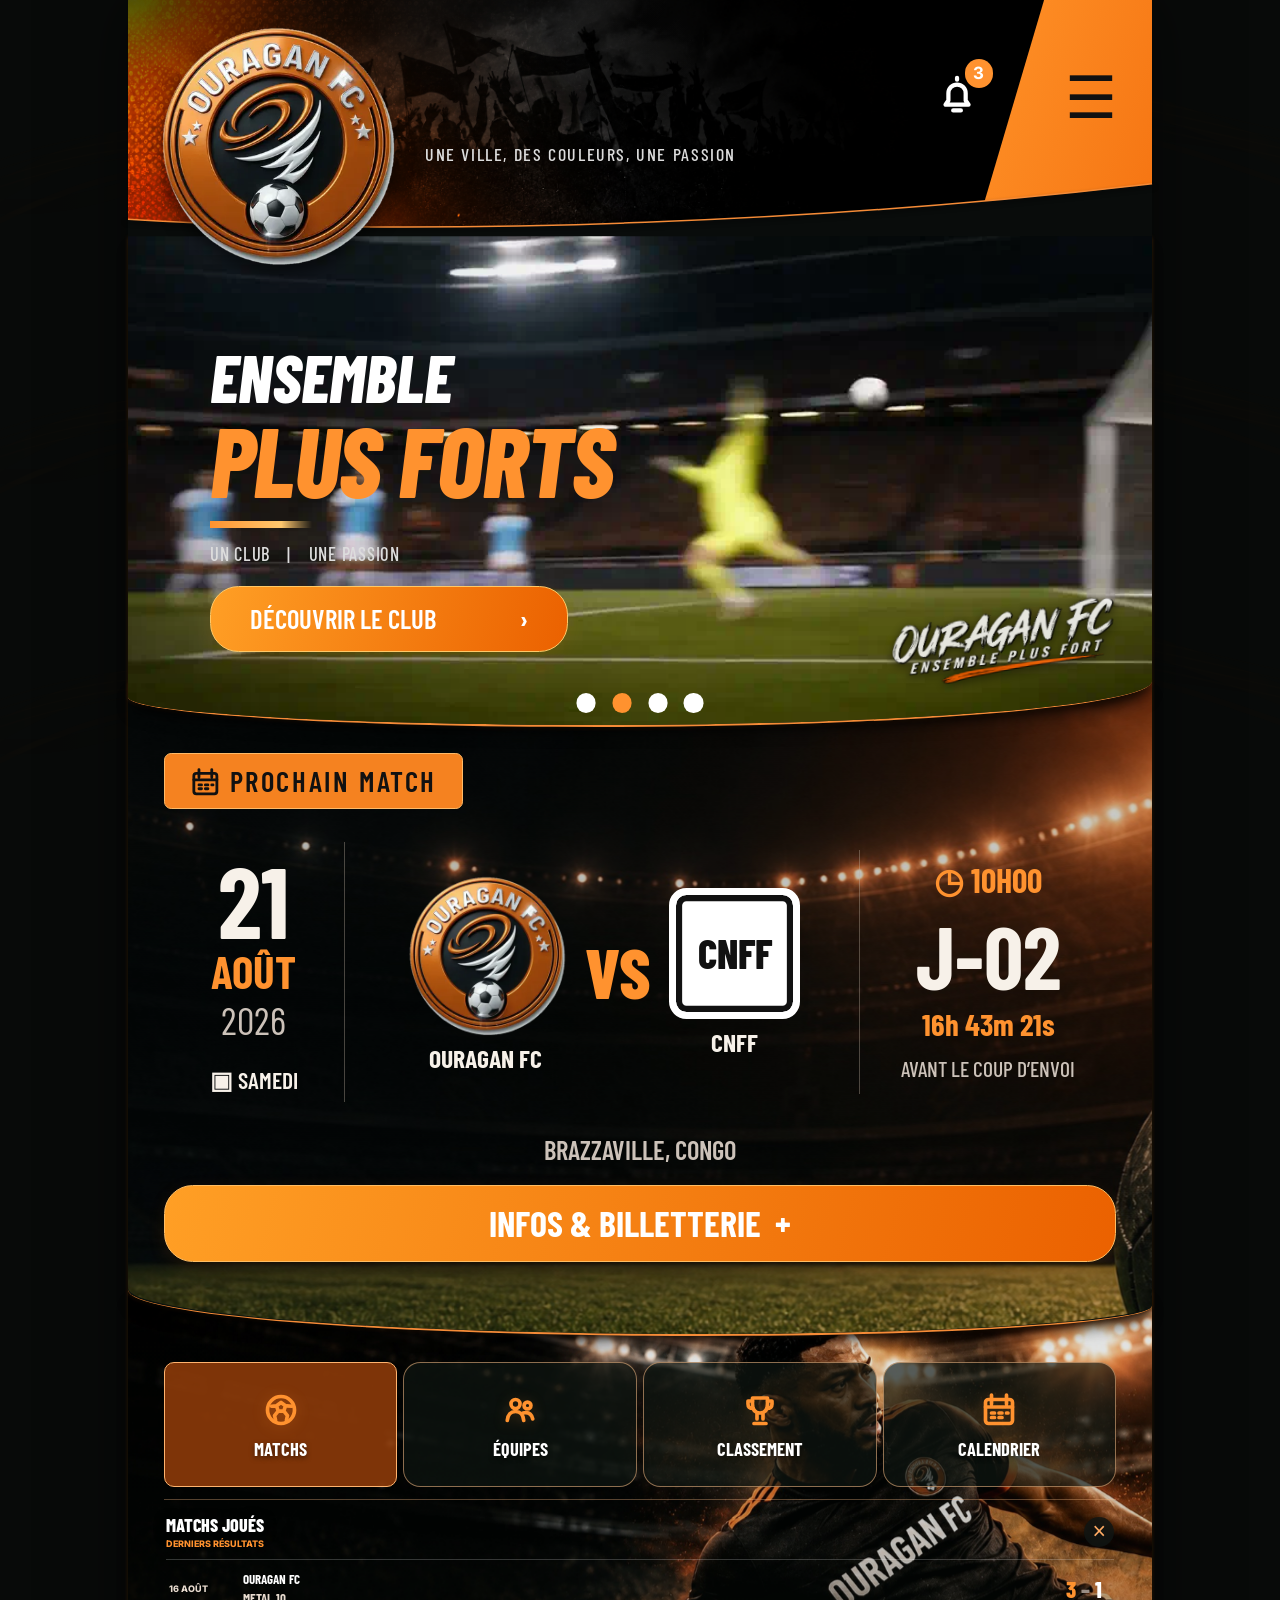
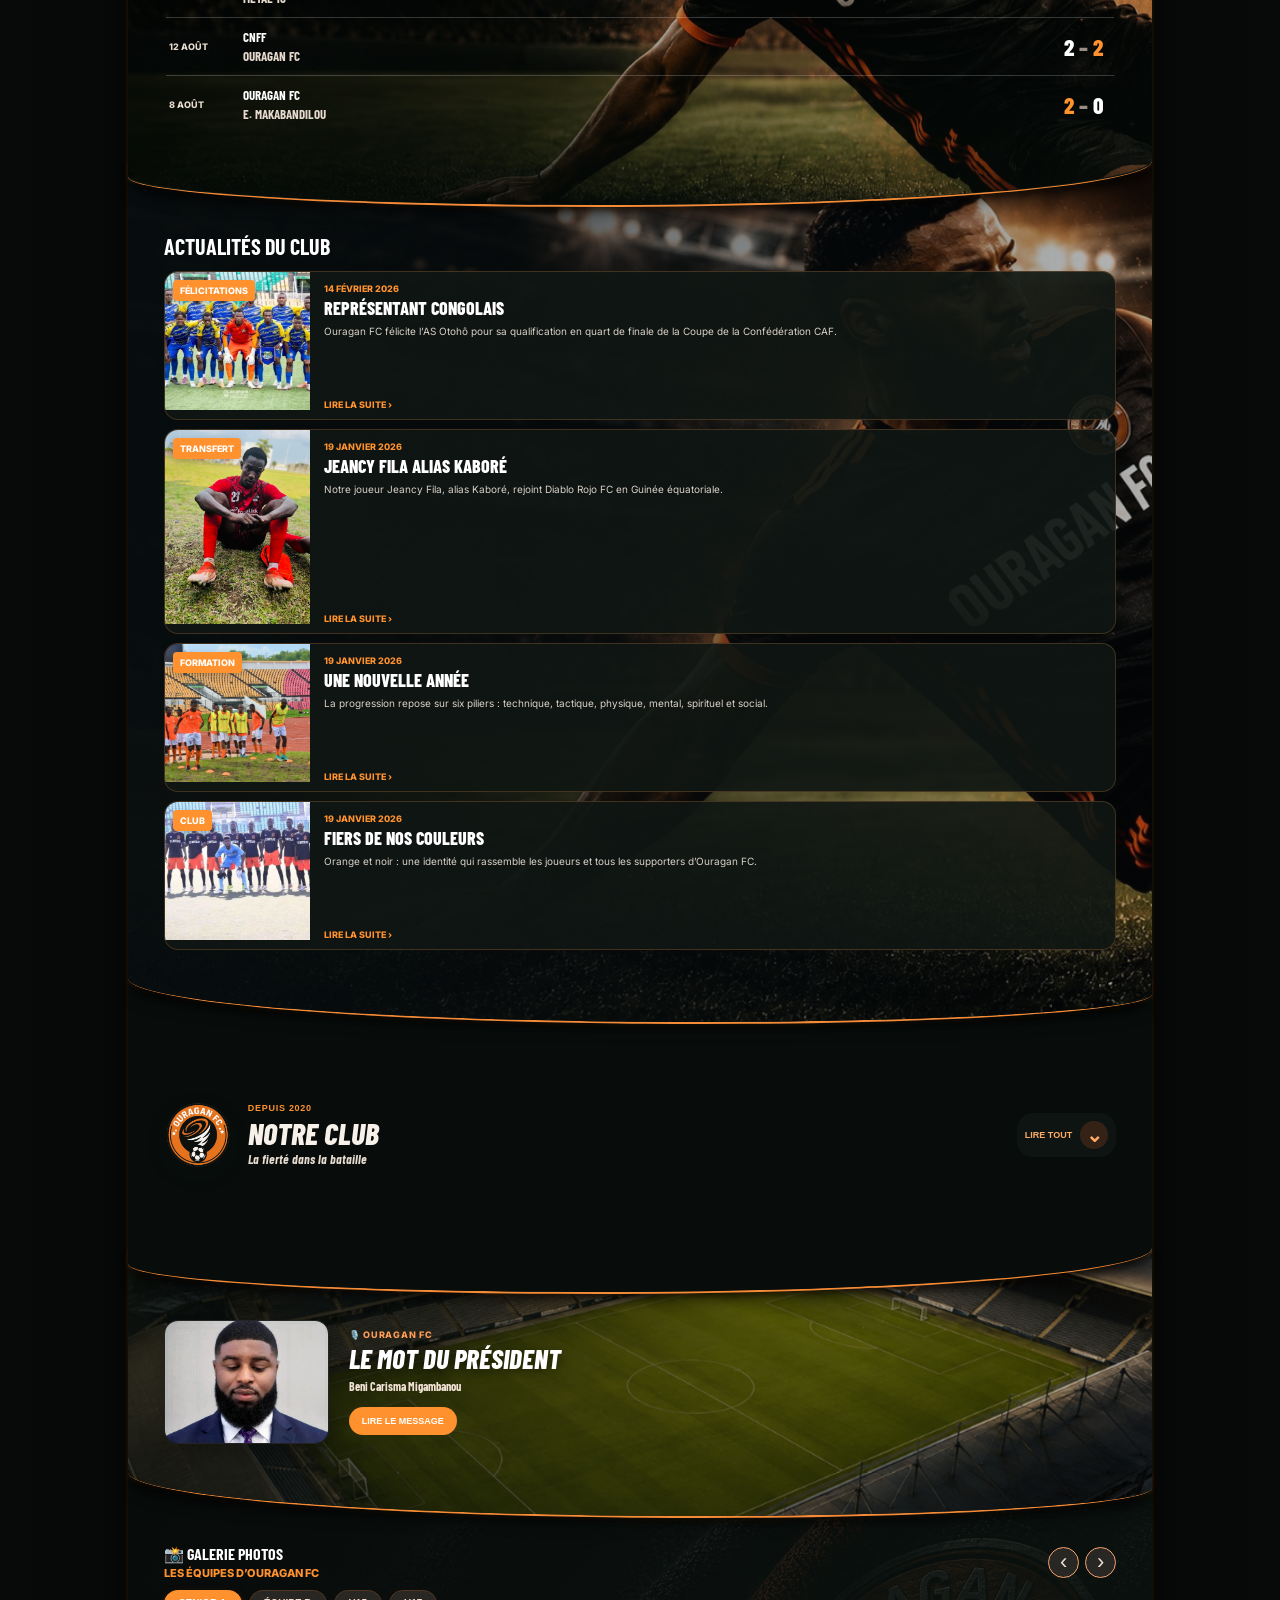
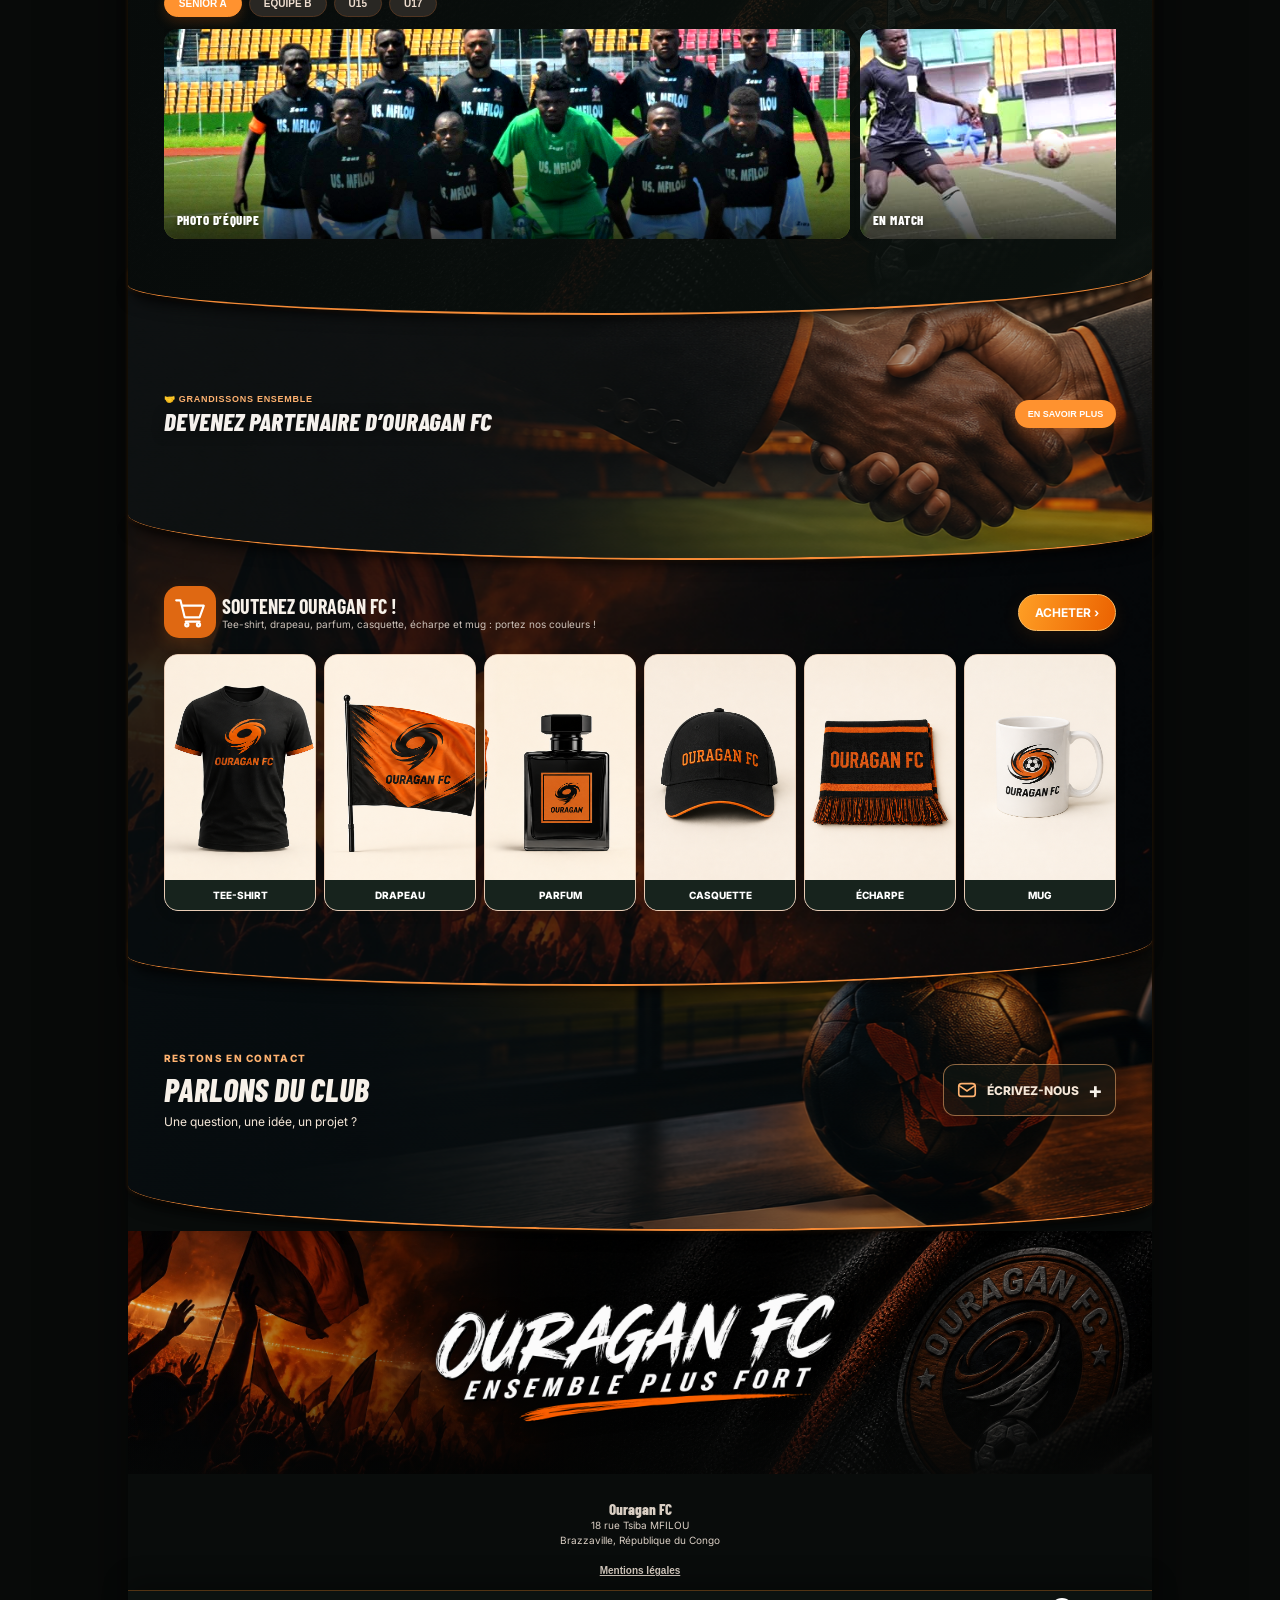
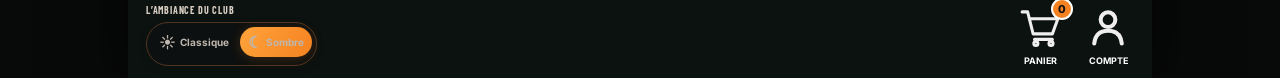
==== commit cbb4ac6c: "Harmonise la composition, les courbes et le bandeau du site" ====
--- a/index.html
+++ b/index.html
@@ -18,7 +18,8 @@
 <link rel="preconnect" href="https://fonts.googleapis.com">
 <link rel="preconnect" href="https://fonts.gstatic.com" crossorigin>
 <link href="https://fonts.googleapis.com/css2?family=Barlow+Condensed:ital,wght@0,400;0,500;0,600;0,700;0,800;1,700;1,800&family=Inter:wght@400;500;600;700;800&display=swap" rel="stylesheet">
-<link rel="stylesheet" href="style.css?v=20260907-header">
+<link rel="stylesheet" href="style.css?v=20260907-supporters-sobre">
+<link rel="stylesheet" href="composition.css?v=3">
 <style>
 .main-logo{display:block;position:relative;z-index:20}
 .logo-video{width:150px;height:150px;object-fit:contain;display:block;background:transparent}
@@ -59,7 +60,7 @@
     <span><b>BRAZZAVILLE</b><strong>EN FORCE</strong></span>
   </div>
 
-  <p class="header-motto">PLUS QU’UN CLUB, UNE FAMILLE</p>
+  <p class="header-motto">UNE VILLE, DES COULEURS, UNE PASSION</p>
 
   <div class="header-actions">
     <a href="#notifications" class="icon-link" aria-label="Notifications">
--- a/style.css
+++ b/style.css
@@ -934,3 +934,12 @@
 html[data-theme] .header-impact{left:26cqw;right:24cqw}
 html[data-theme] .header-curve path:first-child{fill:#f6eee5}
 html[data-theme="light"] .header-curve path:first-child{fill:#fffaf5}
+
+/* Silhouettes de supporters sur noir, comme le bandeau de référence. */
+html[data-theme] .header{background:#090909}
+html[data-theme] .header::before{
+  inset:0;width:100%;height:100%;opacity:1;
+  background:radial-gradient(ellipse at top left,rgba(0,0,0,.68) 0%,rgba(0,0,0,.42) 18%,rgba(0,0,0,.12) 34%,transparent 52%),url("assets/bandeau-supporters-original.png") center top/cover no-repeat;
+  filter:none;
+  animation:none;transform:none;will-change:auto;
+}
--- a/composition.css
+++ b/composition.css
@@ -0,0 +1,54 @@
+/* Une affiche continue : surfaces jointives et courbes communes aux deux thèmes. */
+html[data-theme] .page{--poster:#090c0b;--seam:clamp(26px,4.5cqw,48px);max-width:1024px;background:var(--poster);color:#f7f1e9;isolation:isolate}
+html[data-theme] body{background:#080a09}
+html[data-theme] body::before{background:#080a09}
+html[data-theme] body::after{opacity:.045}
+html[data-theme] .page>main{padding:0;background:var(--poster);z-index:2;isolation:isolate}
+html[data-theme] .page>main>:is(.panel,.hero){position:relative;isolation:isolate;transform:none;translate:none;transition:none;will-change:auto;width:100%;margin:calc(-1 * var(--seam)) 0 0;padding:calc(var(--seam) + 26px) clamp(16px,3.5cqw,36px) calc(var(--seam) + 26px);border:0;border-bottom:2px solid #f58b37;border-radius:0 0 54% 46% / 0 0 var(--seam) calc(var(--seam) * .65);box-shadow:0 10px 16px -7px #000b,0 4px 7px -3px #0009,0 1px 4px #f5822038;overflow:hidden;scroll-margin-top:30px;color:#f7f1e9}
+html[data-theme] .page>main>:is(.panel,.hero):nth-child(even){border-radius:0 0 44% 56% / 0 0 calc(var(--seam) * .65) var(--seam)}
+html[data-theme] .page>main>.hero{margin-top:0;padding:0;height:48cqw;min-height:245px;z-index:20}
+html[data-theme] .page>main>.next-match{z-index:19}
+html[data-theme] .page>main>.match-hub{z-index:18}
+html[data-theme] .page>main>.news{z-index:17}
+html[data-theme] .page>main>.club-profile{z-index:16}
+html[data-theme] .page>main>.president-message{z-index:15}
+html[data-theme] .page>main>.gallery{z-index:14}
+html[data-theme] .page>main>.partners{z-index:13}
+html[data-theme] .page>main>.support{z-index:12}
+html[data-theme] .page>main>.contact-section{z-index:11}
+html[data-theme] .page>main>.gallery{background:linear-gradient(100deg,#080c0beb,#0d1511c9),url('assets/footer-textile-discret.png') center/cover}
+html[data-theme] .page>main>.next-match{background-color:#0b120e}
+html[data-theme] .next-match .tab-title{position:relative;top:auto;left:auto;width:max-content;max-width:100%;margin:0 0 20px;transform:none;background:#f58220;color:#111}
+html[data-theme] .page>header{position:relative;z-index:25;box-shadow:none}
+html[data-theme] .header .brand{position:relative;z-index:5;transform:translateY(1cqw)}
+html[data-theme] .header .brand img{width:24cqw;height:24cqw;filter:drop-shadow(0 8px 9px #0009)}
+html[data-theme] .header-curve path:first-child{fill:var(--poster)}
+html[data-theme] .header-curve path:last-child{stroke:#f58b37;stroke-width:2}
+html[data-theme] .page>.legal-footer{z-index:1;margin-top:calc(-1 * var(--seam));padding-top:var(--seam);border:0;background:var(--poster);color:#eee}
+html[data-theme] .club-signature{clip-path:none;background-color:var(--poster);min-height:25cqw}
+html[data-theme] .legal-footer-details{padding-top:26px;border:0;background:transparent}
+html[data-theme] .legal-footer :is(address,address strong,.legal-toggle){color:#d9cec3}
+html[data-theme] .page .news-card,html[data-theme] .page .news-reader{background:#101713e8;color:#fff;border-color:#d58d4d40;box-shadow:none}
+html[data-theme] .page :is(.news-card p,.news-reader p){color:#d9d1c9}
+html[data-theme] .gallery .section-head strong{color:#fff}
+html[data-theme] .page .support-preview{gap:clamp(3px,.8cqw,8px)}
+html[data-theme] .page>.bottom-nav{z-index:40;margin-top:0;background:#0d1311f5;border-top:1px solid #f582204d;color:#fff}
+html[data-theme] .bottom-nav>a>span{color:#eee}
+html[data-theme] .bottom-nav .theme-caption{color:#d9cec3}
+@media(max-width:560px){html[data-theme] .page>main>:is(.panel,.hero){padding-left:14px;padding-right:14px}html[data-theme] .page>main>.hero{padding:0;min-height:225px}html[data-theme] .page>main>.match-hub{padding-left:10px;padding-right:10px}}
+html[data-theme="light"] .page>main>.next-match{background:linear-gradient(90deg,#07101188,#07101155),url('assets/match-stadium.jpg') center/cover}
+html[data-theme] .shortcut-grid .shortcut .picto{color:#ffad66}
+html[data-theme] .date span,html[data-theme] .venue,html[data-theme] .kickoff small{color:#e1d8ce}
+
+/* Slogan dégagé du logo et commandes centrées dans le bandeau. */
+html[data-theme] .header-impact{left:29cqw;right:23cqw;top:4cqw;height:9cqw}
+html[data-theme] .header-impact strong{font-size:4.7cqw}
+html[data-theme] .header-motto{left:29cqw;right:22cqw;top:14cqw;font-size:1.75cqw;letter-spacing:.09em;line-height:1.3}
+html[data-theme] .header-actions{inset:6cqw 2.5cqw auto auto;display:grid;grid-template-columns:7cqw 7cqw;align-items:center;gap:6cqw;margin:0}
+html[data-theme] .header-actions .icon-link{display:grid;place-items:center;width:7cqw;height:7cqw;min-width:0;min-height:0;padding:0;line-height:1}
+html[data-theme] .header-actions .storm-icon{display:block;width:4.5cqw;height:4.5cqw}
+html[data-theme] .header-actions .badge{top:-.2cqw;right:0;min-width:2.8cqw;height:2.8cqw;padding:0 .5cqw;display:grid;place-items:center;font-size:1.65cqw;line-height:1}
+
+/* Ombre suivant le tracé du liseré courbe du bandeau. */
+html[data-theme] .header-curve{overflow:visible}
+html[data-theme] .header-curve path:last-child{filter:drop-shadow(0 4px 3px #000b)}
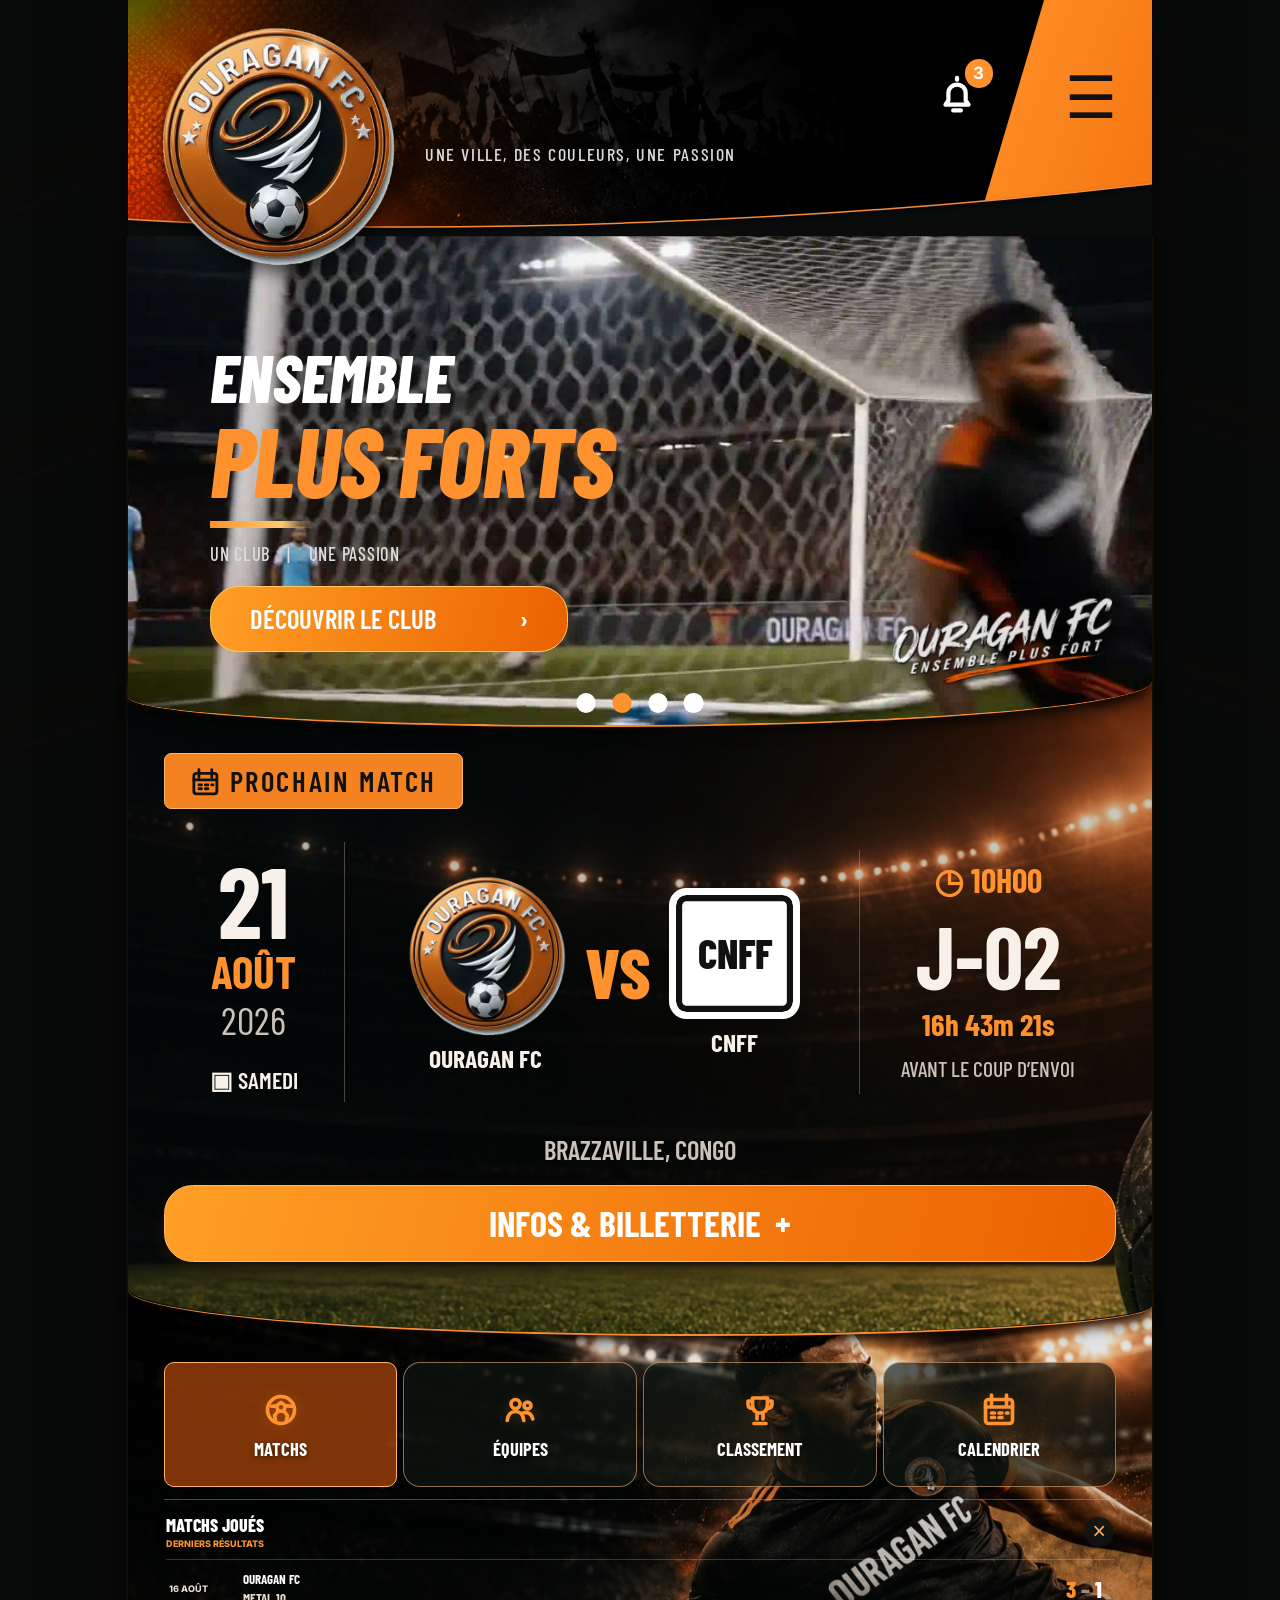
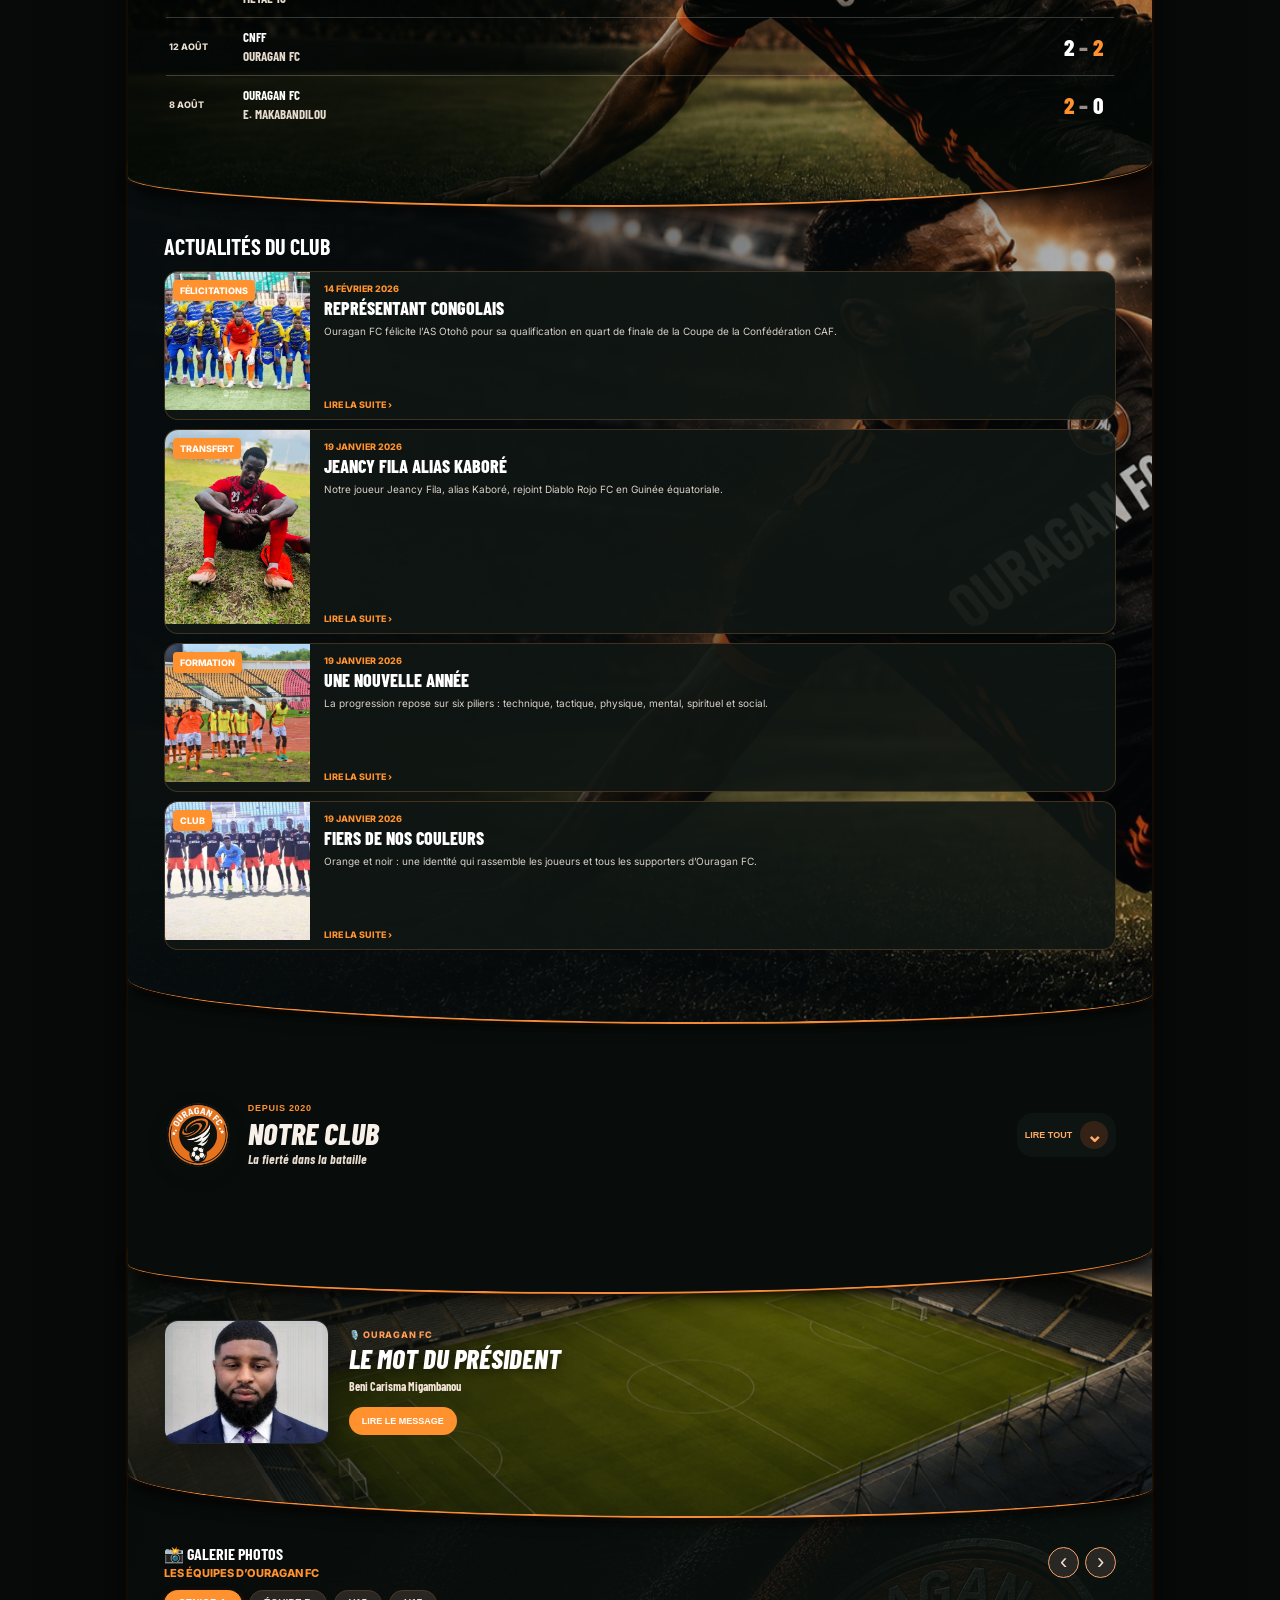
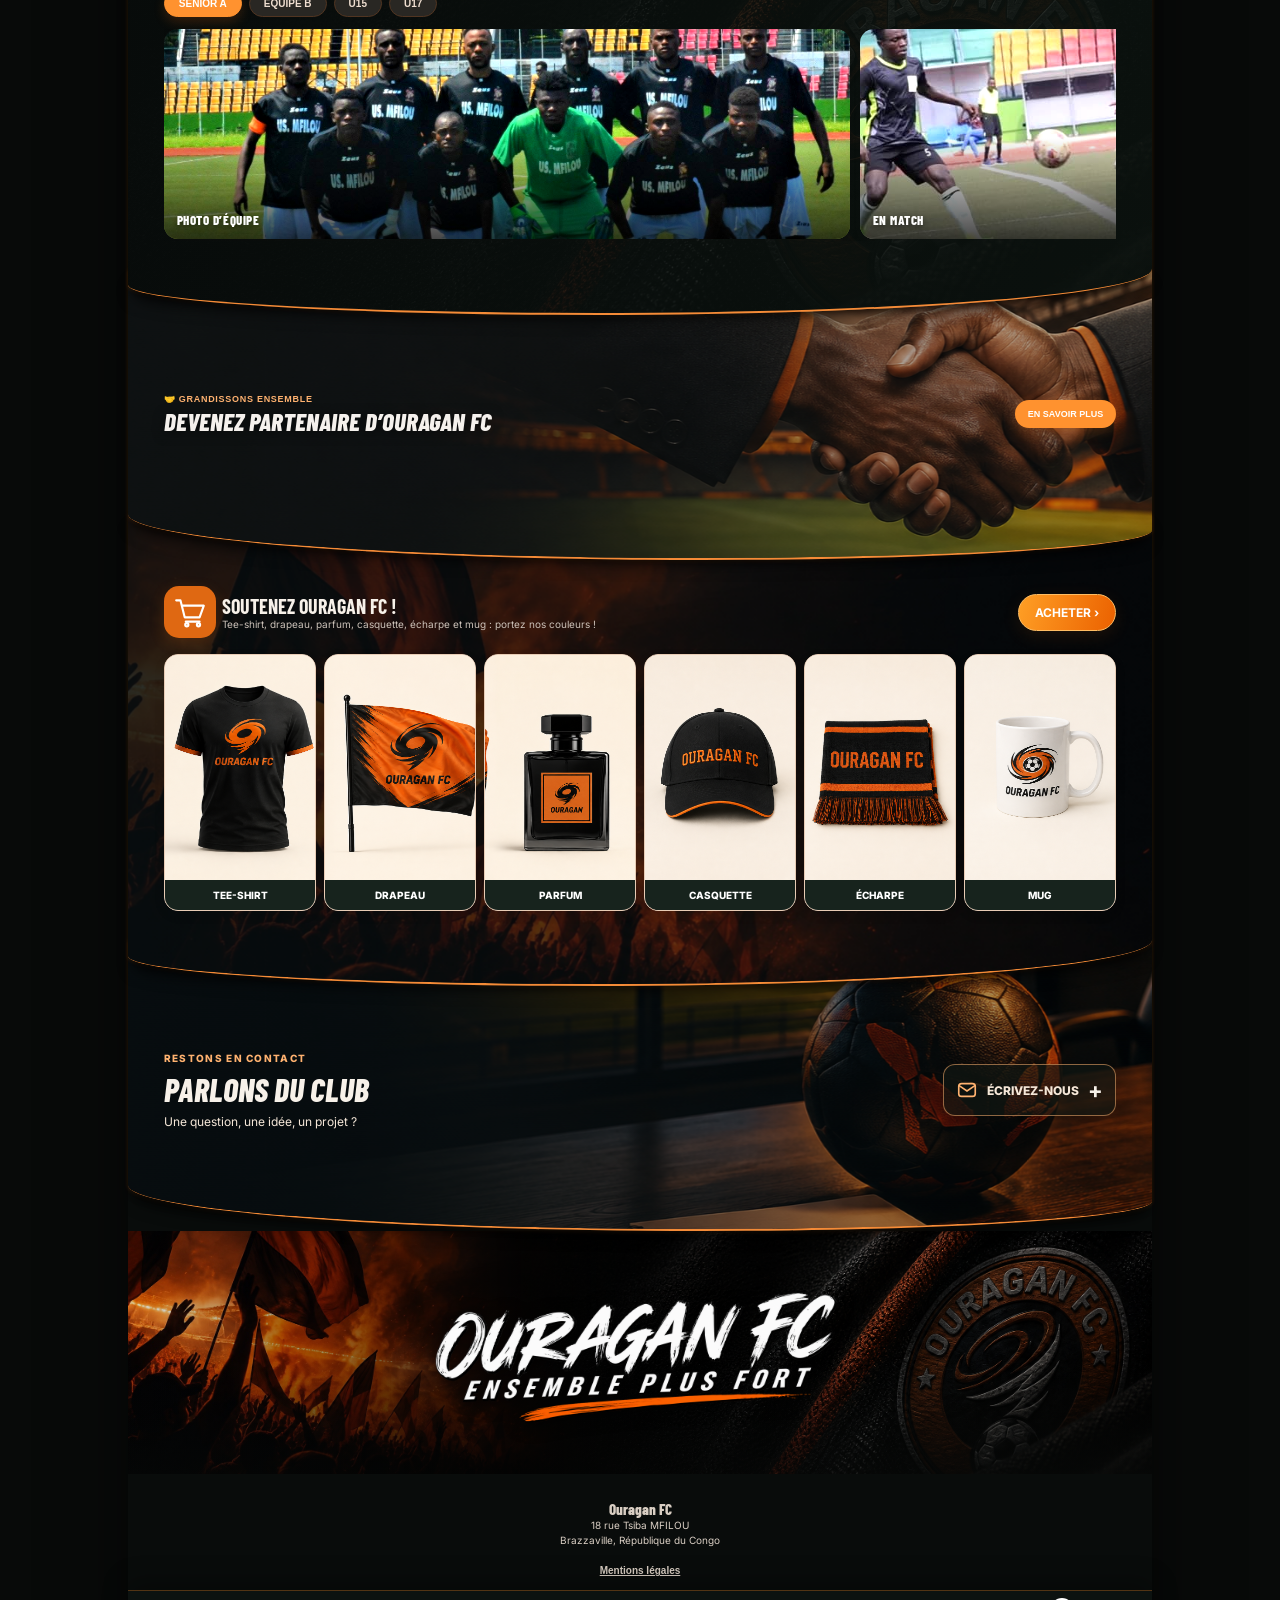
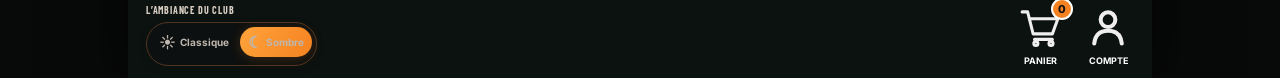
==== commit 52ee0275: "Actualise le cache de la composition graphique" ====
--- a/index.html
+++ b/index.html
@@ -19,7 +19,7 @@
 <link rel="preconnect" href="https://fonts.gstatic.com" crossorigin>
 <link href="https://fonts.googleapis.com/css2?family=Barlow+Condensed:ital,wght@0,400;0,500;0,600;0,700;0,800;1,700;1,800&family=Inter:wght@400;500;600;700;800&display=swap" rel="stylesheet">
 <link rel="stylesheet" href="style.css?v=20260907-supporters-sobre">
-<link rel="stylesheet" href="composition.css?v=3">
+<link rel="stylesheet" href="composition.css?v=cbb4ac6">
 <style>
 .main-logo{display:block;position:relative;z-index:20}
 .logo-video{width:150px;height:150px;object-fit:contain;display:block;background:transparent}
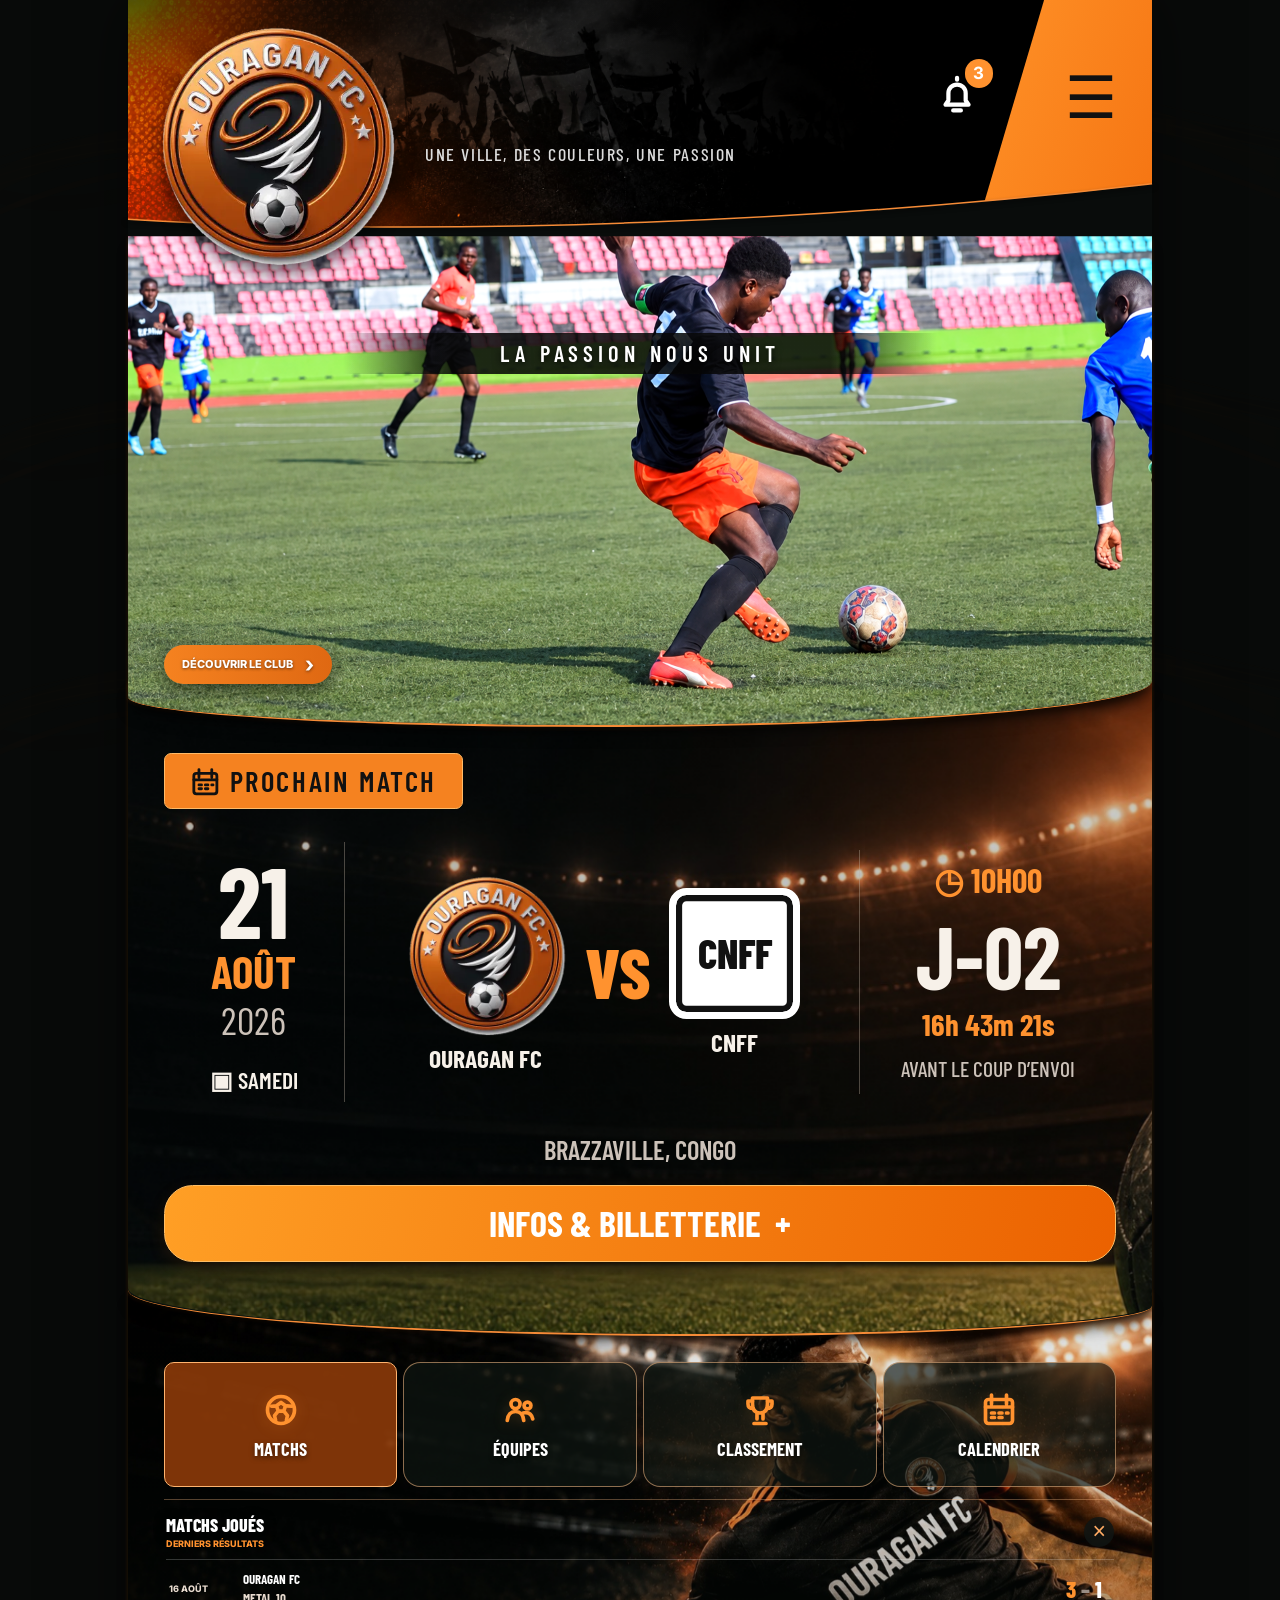
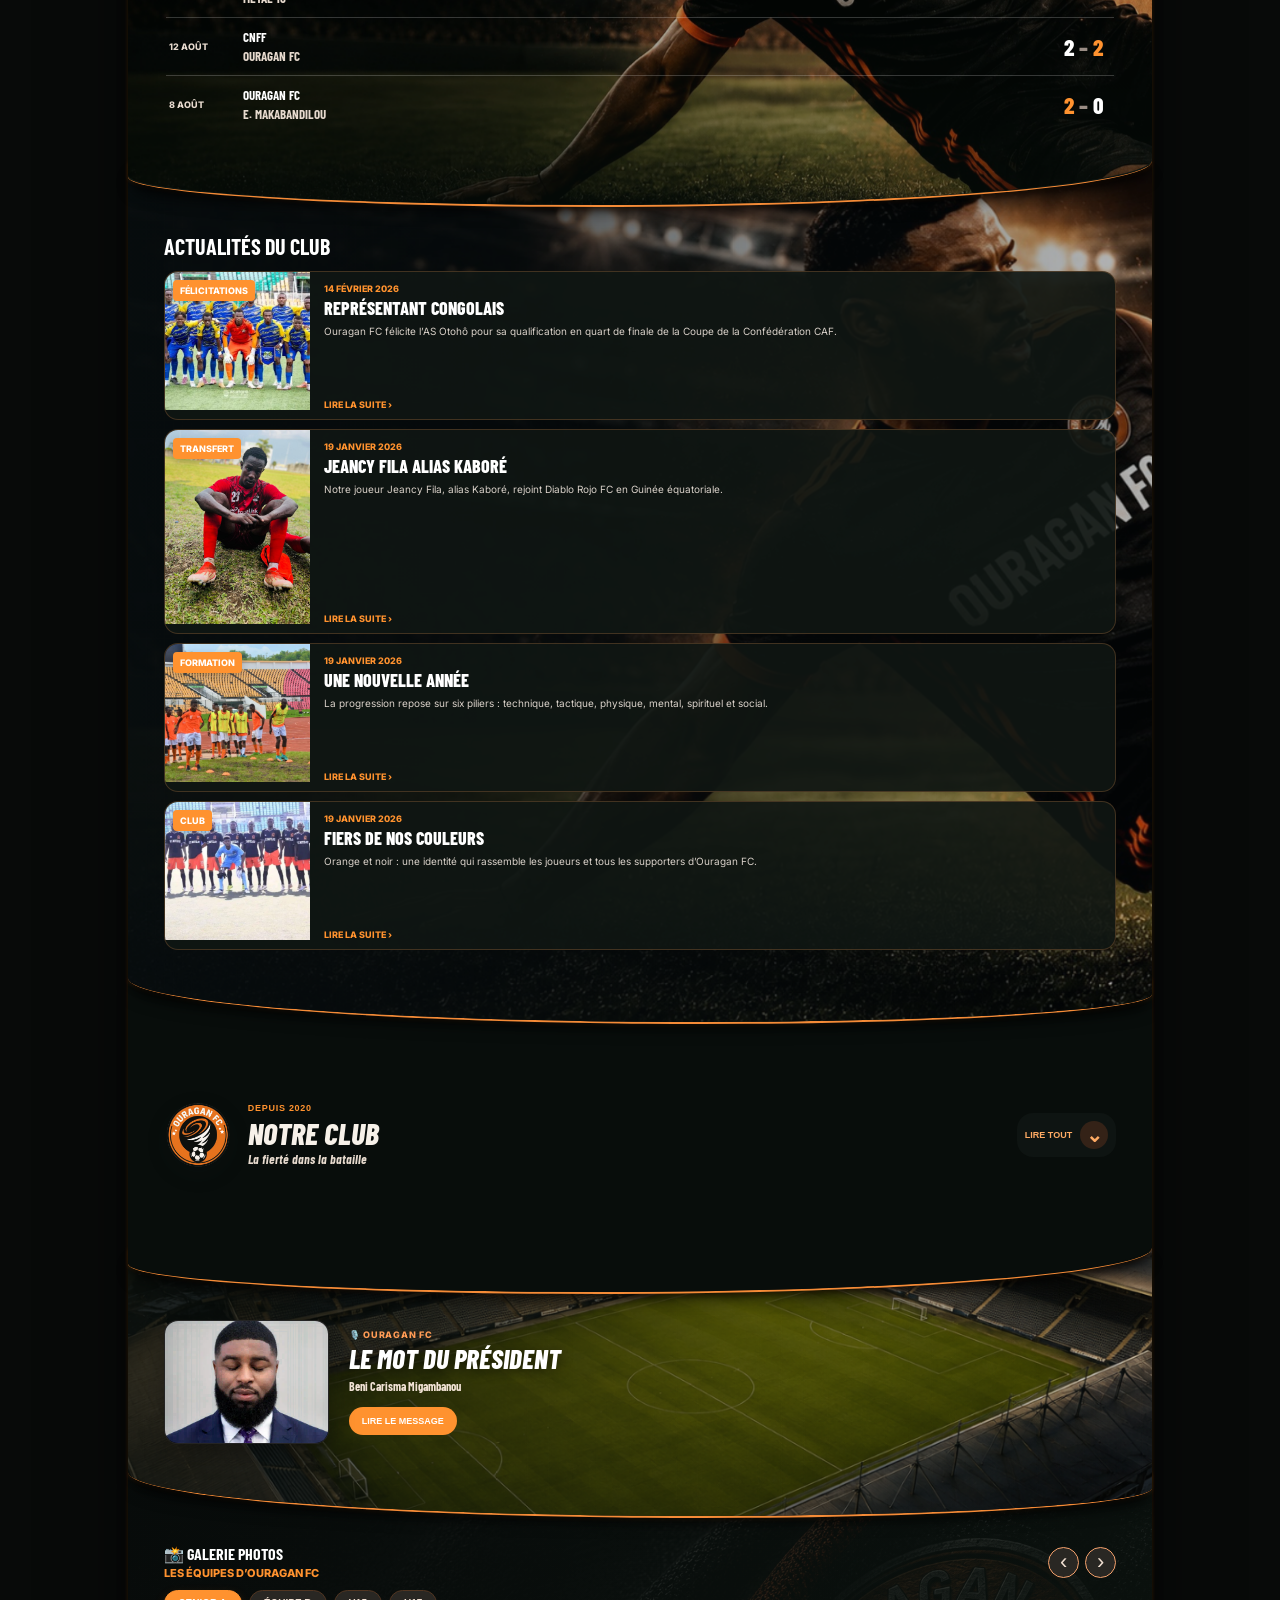
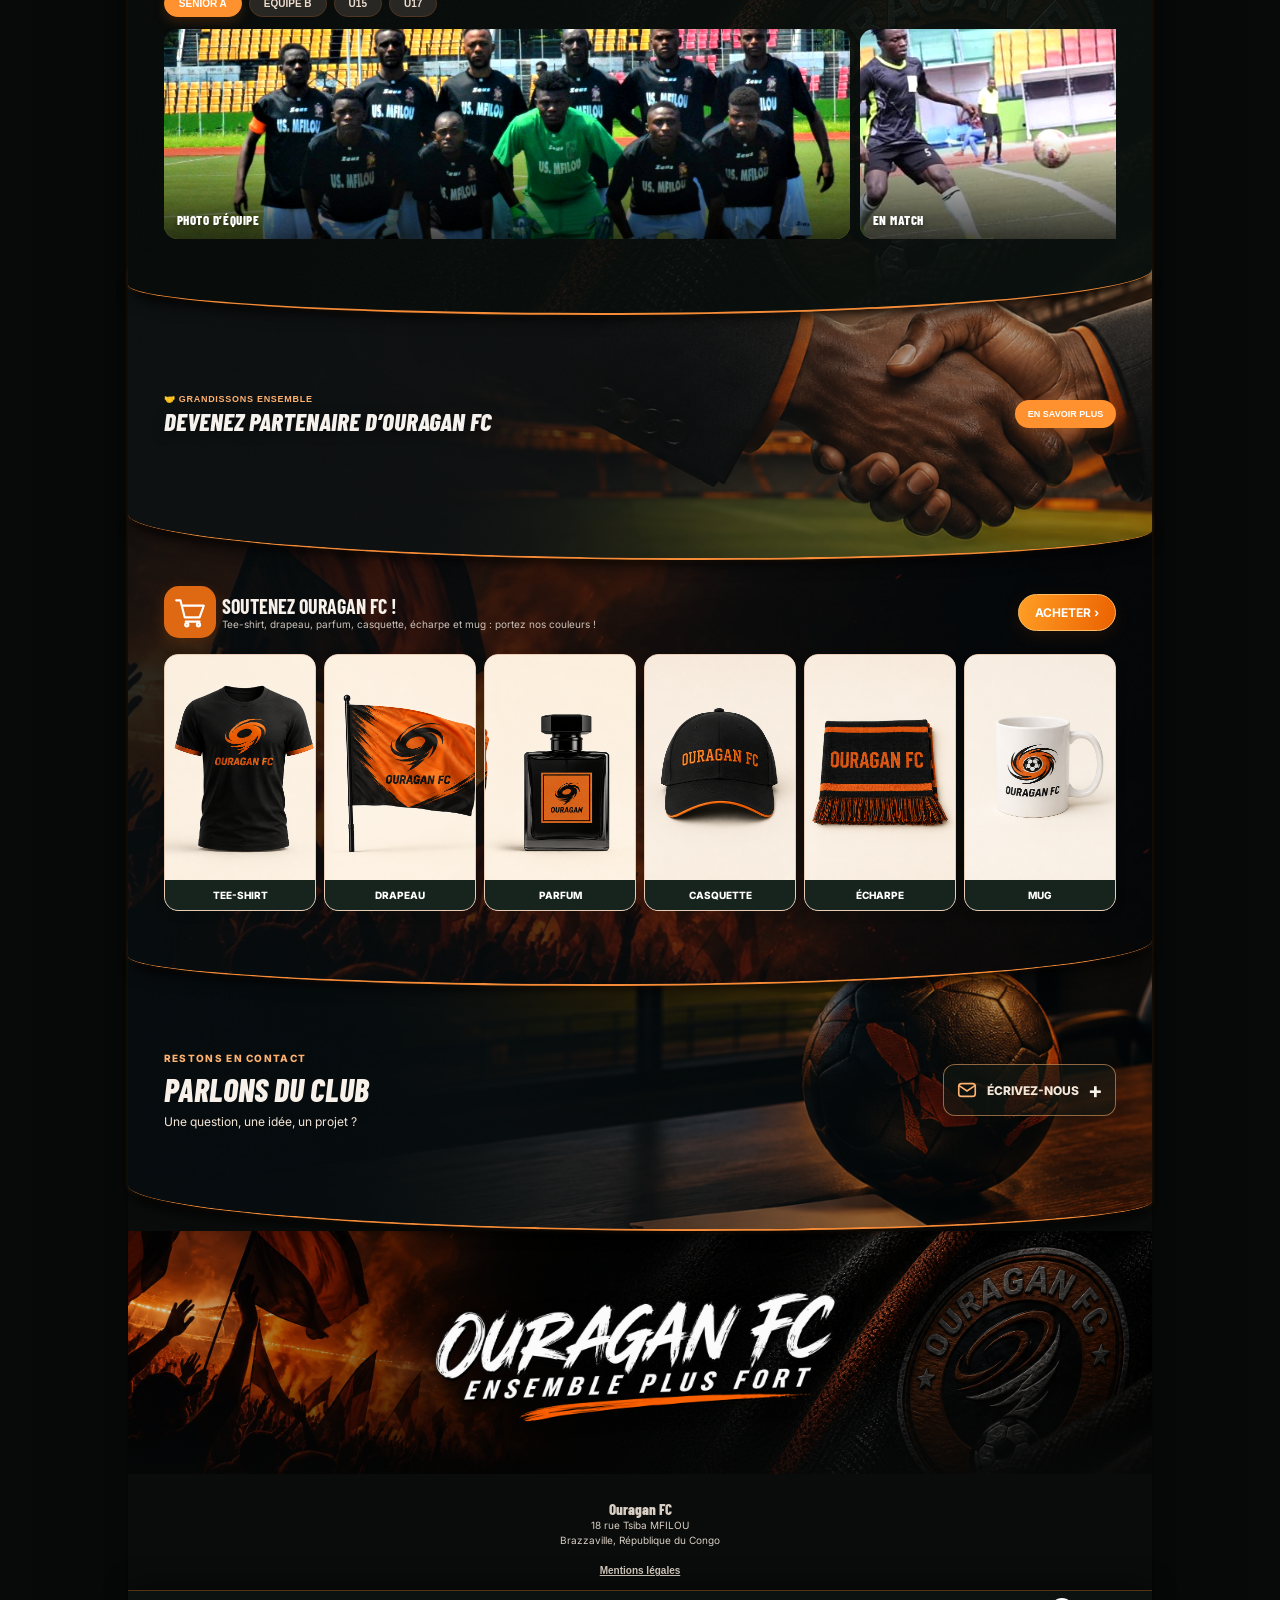
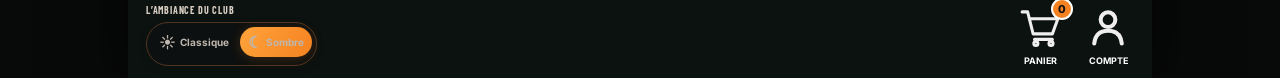
==== commit 850a631d: "Mettre a jour le site Ouragan FC" ====
--- a/index.html
+++ b/index.html
@@ -19,7 +19,7 @@
 <link rel="preconnect" href="https://fonts.gstatic.com" crossorigin>
 <link href="https://fonts.googleapis.com/css2?family=Barlow+Condensed:ital,wght@0,400;0,500;0,600;0,700;0,800;1,700;1,800&family=Inter:wght@400;500;600;700;800&display=swap" rel="stylesheet">
 <link rel="stylesheet" href="style.css?v=20260907-supporters-sobre">
-<link rel="stylesheet" href="composition.css?v=cbb4ac6">
+<link rel="stylesheet" href="composition.css?v=classique-20260907">
 <style>
 .main-logo{display:block;position:relative;z-index:20}
 .logo-video{width:150px;height:150px;object-fit:contain;display:block;background:transparent}
@@ -82,18 +82,22 @@
 <main>
 
 <section class="hero">
-  <img class="hero-animation" src="hero-soccer-animated.webp" alt="Joueurs d’Ouragan FC en action">
-  <img class="hero-signature" src="assets/footer-signature-ouragan.png" alt="Ouragan FC — Ensemble plus fort" width="2172" height="724">
-  <div class="hero-shade"></div>
-  <div class="hero-filigree" aria-hidden="true"></div>
-  <div class="hero-content">
+  <img class="hero-composition" src="photo/F2A59552-A9DC-4C3A-88AE-5FB6C5D1D3EC.png" alt="Composition Ouragan FC avec joueurs, stade et supporters">
+  <img class="hero-composition-alt" src="photo/1C729CC9-DFE2-43E1-8BEA-A2443D65034B.png" alt="Joueurs d’Ouragan FC en action sur le terrain">
+  <div class="hero-composition-slogan">LA PASSION NOUS UNIT</div>
+  <img class="hero-photo-three" src="photo/68ACDA81-8C28-455D-B3BB-84C3AEDC4692.png" alt="Joueur d’Ouragan FC en action avec le ballon">
+  <img class="hero-photo-four" src="photo/8661FAFC-301F-4195-A648-F5275778343F.png" alt="Gardien d’Ouragan FC dans le stade">
+  <img class="hero-photo-five" src="photo/105DB7C7-7D22-4DE1-B0F6-56AA3C385A19.png" alt="Joueur d’Ouragan FC en action dans le stade">
+  <video class="hero-video" autoplay muted loop playsinline preload="auto" poster="photo/F2A59552-A9DC-4C3A-88AE-5FB6C5D1D3EC.png" aria-label="Ouragan FC en action">
+    <source src="Soccer_Emblem_Design_ouragan_fc_finalwebm_hvByG1-a.webm" type="video/webm">
+  </video>
+  <div class="hero-overlay-copy">
     <p>ENSEMBLE</p>
     <h1>PLUS FORTS</h1>
     <span class="small-line"></span>
     <div class="hero-motto">UN CLUB <i>|</i> UNE PASSION</div>
-    <a href="#notre-club" class="button">DÉCOUVRIR LE CLUB <b>›</b></a>
-  </div>
-  <div class="carousel-dots"><span></span><span class="on"></span><span></span><span></span></div>
+  </div>
+  <a class="hero-cta" href="#notre-club">DÉCOUVRIR LE CLUB <b aria-hidden="true">›</b></a>
 </section>
 
 <section id="prochain-match" class="next-match panel">
@@ -1003,6 +1007,35 @@
   addEventListener('resize', requestSectionDepth);
   updateSectionDepth();
 
+  const heroVideo = document.querySelector('.hero-video');
+  if (heroVideo) {
+    heroVideo.controls = false;
+    heroVideo.muted = true;
+    heroVideo.defaultMuted = true;
+    const playHeroVideo = () => {
+      if (!document.hidden) heroVideo.play().catch(() => {});
+    };
+    const showReadyHeroVideo = () => {
+      heroVideo.classList.add('is-ready');
+      playHeroVideo();
+    };
+    heroVideo.addEventListener('loadeddata', showReadyHeroVideo);
+    heroVideo.addEventListener('canplay', showReadyHeroVideo);
+    const hideUnavailableHeroVideo = () => {
+      if (heroVideo.networkState === HTMLMediaElement.NETWORK_NO_SOURCE) {
+        heroVideo.hidden = true;
+        heroVideo.classList.remove('is-ready');
+      }
+    };
+    heroVideo.addEventListener('error', hideUnavailableHeroVideo);
+    setTimeout(hideUnavailableHeroVideo, 1500);
+    document.addEventListener('visibilitychange', playHeroVideo);
+    ['pointerdown', 'touchstart', 'keydown'].forEach(eventName => {
+      document.addEventListener(eventName, playHeroVideo, { once: true, passive: true });
+    });
+    playHeroVideo();
+  }
+
 })();
 </script>
 
--- a/style.css
+++ b/style.css
@@ -23,7 +23,11 @@
 .hero{height:320px;position:relative;overflow:hidden;border-radius:20px;background:var(--black-soft)}
 .hero-canvas{position:absolute;inset:0;z-index:0;pointer-events:none;background:linear-gradient(120deg,#080808,#321307 58%,#111)}
 .hero-photo{position:absolute;inset:0;z-index:1;background:url("hero-soccer-scene-smooth.webp") center/cover no-repeat;opacity:.94}
-.hero-animation{position:absolute;inset:0;z-index:1;width:100%;height:100%;display:block;object-fit:cover;object-position:center;background:#111;pointer-events:none}
+.hero-animation,.hero-still{position:absolute;inset:0;z-index:1;width:100%;height:100%;display:block;object-fit:cover;object-position:center;background:#111;pointer-events:none}
+.hero-animation{animation:hero-video-loop 18s ease-in-out infinite}
+.hero-still{opacity:0;animation:hero-still-loop 18s ease-in-out infinite}
+@keyframes hero-video-loop{0%,42%{opacity:1}52%,78%{opacity:0}88%,100%{opacity:1}}
+@keyframes hero-still-loop{0%,42%{opacity:0}52%,78%{opacity:1}88%,100%{opacity:0}}
 .hero-bottom-logo{position:absolute;right:14px;bottom:12px;z-index:3;width:72px;height:72px;object-fit:contain;filter:drop-shadow(0 5px 9px rgba(0,0,0,.35));pointer-events:none}
 .hero-shade{position:absolute;inset:0;z-index:2;background:linear-gradient(90deg,rgba(0,0,0,.72),rgba(0,0,0,.15) 66%,transparent)}
 .hero-filigree{position:absolute;inset:0;z-index:2;pointer-events:none;opacity:.24;background:repeating-linear-gradient(116deg,rgba(255,255,255,.14) 0 1px,transparent 1px 24px),repeating-linear-gradient(8deg,transparent 0 46px,rgba(245,130,32,.2) 46px 47px,transparent 47px 94px);mix-blend-mode:soft-light;-webkit-mask-image:linear-gradient(90deg,rgba(0,0,0,.75),rgba(0,0,0,.2) 70%,transparent);mask-image:linear-gradient(90deg,rgba(0,0,0,.75),rgba(0,0,0,.2) 70%,transparent)}
@@ -923,9 +927,119 @@
 @media(prefers-reduced-motion:reduce){.header::before{animation:none;transform:none;will-change:auto}}
 
 /* Mouvement discret du visuel principal. */
-.hero-animation{animation:hero-football-drift-soft 14s ease-in-out infinite alternate;transform-origin:center;will-change:transform}
+.hero-animation{animation:hero-video-loop 18s ease-in-out infinite,hero-football-drift-soft 14s ease-in-out infinite alternate;transform-origin:center;will-change:transform}
 @keyframes hero-football-drift-soft{from{transform:translate(-.35%,.2%) scale(1.02)}to{transform:translate(.35%,-.2%) scale(1.055)}}
-@media(prefers-reduced-motion:reduce){.hero-animation{animation:none;transform:none;will-change:auto}}
+@media(prefers-reduced-motion:reduce){.hero-animation,.hero-still{animation:none;opacity:1;transform:none;will-change:auto}}
+
+/* Boucle vidéo + composition + photo d'action dans le bandeau. */
+.hero-animation,.hero-still,.hero-action{transition:none;}
+.hero-animation{animation:hero-video-triple 27s ease-in-out infinite,hero-football-drift-soft 14s ease-in-out infinite alternate}
+.hero-still{animation:hero-panorama-triple 27s ease-in-out infinite;filter:saturate(1.08) contrast(1.04)}
+.hero-action{opacity:0;object-position:center 42%;filter:saturate(1.06) contrast(1.03) brightness(.98);animation:hero-action-triple 27s ease-in-out infinite;will-change:opacity,transform}
+@keyframes hero-video-triple{0%,25%{opacity:1}33%,69%{opacity:0}77%,100%{opacity:1}}
+@keyframes hero-panorama-triple{0%,25%{opacity:0}33%,58%{opacity:1}66%,100%{opacity:0}}
+@keyframes hero-action-triple{0%,58%{opacity:0}66%,91%{opacity:1}100%{opacity:0}}
+@media(prefers-reduced-motion:reduce){
+  .hero-animation{animation:none;opacity:1;transform:none;will-change:auto}
+  .hero-still,.hero-action{animation:none;opacity:0;transform:none;will-change:auto}
+}
+
+/* La composition contient déjà tous ses textes et éléments graphiques. */
+.hero-composition{position:absolute;inset:0;width:100%;height:100%;display:block;object-fit:cover;object-position:center;animation:hero-composition-drift 18s ease-in-out infinite alternate;filter:saturate(1.04) contrast(1.03);will-change:transform}
+@keyframes hero-composition-drift{from{transform:scale(1.01)}to{transform:scale(1.045)}}
+@media(prefers-reduced-motion:reduce){.hero-composition{animation:none;transform:none;will-change:auto}}
+
+/* Rotation douce entre les deux visuels autonomes du bandeau. */
+.hero-composition,.hero-composition-alt{position:absolute;inset:0;width:100%;height:100%;display:block;object-fit:cover;object-position:center;will-change:opacity,transform}
+.hero-composition{animation:hero-composition-cycle 24s ease-in-out infinite}
+.hero-composition-alt{opacity:0;animation:hero-composition-alt-cycle 24s ease-in-out infinite;filter:saturate(1.06) contrast(1.04)}
+@keyframes hero-composition-cycle{0%,38%{opacity:1}48%,88%{opacity:0}96%,100%{opacity:1}}
+@keyframes hero-composition-alt-cycle{0%,38%{opacity:0}48%,88%{opacity:1}96%,100%{opacity:0}}
+@media(prefers-reduced-motion:reduce){.hero-composition{animation:none;opacity:1;transform:none}.hero-composition-alt,.hero-overlay-copy{animation:none;opacity:0;transform:none}}
+
+/* La composition reste entière ; seule la photo d’action est abaissée. */
+.hero-composition{object-position:center;transform:scale(1.045)}
+.hero-composition-alt{object-position:center 38%;transform:scale(1.045) translateY(2.5%)}
+.hero-overlay-copy{position:absolute;left:clamp(18px,3.5cqw,36px);top:clamp(48px,9cqw,92px);z-index:3;color:#fff;opacity:0;animation:hero-copy-cycle 24s ease-in-out infinite;text-shadow:0 3px 10px #000b}
+.hero-overlay-copy p{font:800 italic 30px "Barlow Condensed";margin:0}
+.hero-overlay-copy h1{font:800 italic 42px "Barlow Condensed";color:var(--orange);margin:-4px 0 5px}
+.hero-overlay-copy .small-line{margin:10px 0 13px}
+.hero-overlay-copy .hero-motto{font:500 16px/1.2 "Barlow Condensed";letter-spacing:.08em}
+@keyframes hero-copy-cycle{0%,38%{opacity:0}48%,88%{opacity:1}96%,100%{opacity:0}}
+.hero-cta{position:absolute;left:clamp(18px,3.5cqw,36px);bottom:clamp(20px,4cqw,42px);z-index:3;display:inline-flex;align-items:center;gap:12px;padding:12px 18px;border-radius:999px;background:linear-gradient(90deg,#f58220,#df6812);color:#fff;font-size:11px;font-weight:800;box-shadow:0 7px 18px #0008;text-shadow:0 1px 3px #0008}
+.hero-cta b{font-size:22px;line-height:.7}
+@media(max-width:560px){.hero-overlay-copy{left:16px;top:42px}.hero-overlay-copy p{font-size:24px}.hero-overlay-copy h1{font-size:34px}.hero-overlay-copy .hero-motto{font-size:13px}.hero-cta{left:16px;bottom:18px;padding:10px 14px;font-size:9px}.hero-cta b{font-size:18px}}
+
+/* Rotation complète : composition, photos du club et vidéo. */
+.hero-composition,.hero-composition-alt,.hero-photo-three,.hero-photo-four,.hero-photo-five,.hero-video{position:absolute;inset:0;width:100%;height:100%;display:block;object-fit:cover;object-position:center;will-change:opacity,transform}
+.hero-composition{animation:hero-slide-one 48s ease-in-out infinite}
+.hero-composition-alt{object-position:center 38%;transform:scale(1.045) translateY(2.5%);animation:hero-slide-two 48s ease-in-out infinite}
+.hero-photo-three{animation:hero-slide-three 48s ease-in-out infinite;filter:saturate(1.06) contrast(1.04)}
+.hero-photo-four{animation:hero-slide-four 48s ease-in-out infinite;filter:saturate(1.06) contrast(1.04)}
+.hero-photo-five{animation:hero-slide-five 48s ease-in-out infinite;filter:saturate(1.06) contrast(1.04)}
+.hero-video{opacity:0;animation:hero-slide-six 48s ease-in-out infinite;object-position:center}
+.hero-overlay-copy{animation:hero-copy-six-cycle 48s ease-in-out infinite}
+@keyframes hero-slide-one{0%,13%{opacity:1}17%,96%{opacity:0}100%{opacity:1}}
+@keyframes hero-slide-two{0%,13%{opacity:0}17%,29%{opacity:1}33%,100%{opacity:0}}
+@keyframes hero-slide-three{0%,29%{opacity:0}33%,45%{opacity:1}49%,100%{opacity:0}}
+@keyframes hero-slide-four{0%,45%{opacity:0}49%,61%{opacity:1}65%,100%{opacity:0}}
+@keyframes hero-slide-five{0%,61%{opacity:0}65%,77%{opacity:1}81%,100%{opacity:0}}
+@keyframes hero-slide-six{0%,77%{opacity:0}81%,93%{opacity:1}97%,100%{opacity:0}}
+@keyframes hero-copy-six-cycle{0%,13%{opacity:0}17%,96%{opacity:1}100%{opacity:0}}
+@media(prefers-reduced-motion:reduce){
+  .hero-composition{animation:none;opacity:1;transform:none}
+  .hero-composition-alt,.hero-photo-three,.hero-photo-four,.hero-photo-five,.hero-video,.hero-overlay-copy,.hero-composition-slogan{animation:none;opacity:0;transform:none}
+}
+
+/* Boucle photo uniquement, sans lecteur vidéo visible. */
+.hero-composition{animation:hero-photo-one-cycle 40s ease-in-out infinite}
+.hero-composition-slogan{position:absolute;left:50%;top:20%;z-index:3;width:min(58%,620px);padding:8px 18px;text-align:center;color:#fff;font:600 clamp(13px,2.2cqw,25px)/1.1 "Barlow Condensed",sans-serif;letter-spacing:.22em;text-shadow:0 2px 8px #000;transform:translateX(-50%);background:linear-gradient(90deg,transparent,#070707dd 18%,#070707dd 82%,transparent);animation:hero-composition-slogan-cycle 40s ease-in-out infinite}
+.hero-composition-alt{animation:hero-photo-two-cycle 40s ease-in-out infinite}
+.hero-photo-three{animation:hero-photo-three-cycle 40s ease-in-out infinite}
+.hero-photo-four{animation:hero-photo-four-cycle 40s ease-in-out infinite}
+.hero-photo-five{animation:hero-photo-five-cycle 40s ease-in-out infinite}
+.hero-overlay-copy{animation:hero-copy-photo-cycle 40s ease-in-out infinite}
+@keyframes hero-photo-one-cycle{0%,18%{opacity:1}22%,98%{opacity:0}100%{opacity:1}}
+@keyframes hero-photo-two-cycle{0%,18%{opacity:0}22%,38%{opacity:1}42%,100%{opacity:0}}
+@keyframes hero-photo-three-cycle{0%,38%{opacity:0}42%,58%{opacity:1}62%,100%{opacity:0}}
+@keyframes hero-photo-four-cycle{0%,58%{opacity:0}62%,78%{opacity:1}82%,100%{opacity:0}}
+@keyframes hero-photo-five-cycle{0%,78%{opacity:0}82%,98%{opacity:1}100%{opacity:0}}
+@keyframes hero-copy-photo-cycle{0%,18%{opacity:0}22%,100%{opacity:1}}
+@keyframes hero-composition-slogan-cycle{0%,18%{opacity:1}22%,100%{opacity:0}}
+@media(max-width:560px){.hero-composition-slogan{top:19%;width:72%;padding:6px 8px;font-size:12px;letter-spacing:.12em}}
+@media(prefers-reduced-motion:reduce){.hero-composition-slogan{opacity:1;animation:none;transform:translateX(-50%)}}
+
+/* La vidéo revient comme sixième diapositive, sans contrôles visibles. */
+.hero-composition{animation:hero-six-one 48s ease-in-out infinite}
+.hero-composition,.hero-composition-alt,.hero-photo-three,.hero-photo-four,.hero-photo-five{animation-duration:48s,16s;animation-timing-function:ease-in-out,ease-in-out;animation-iteration-count:infinite,infinite;animation-direction:normal,alternate;will-change:opacity,transform}
+.hero-composition-alt{animation-name:hero-six-two,hero-banner-breathe-two}
+.hero-photo-three{animation-name:hero-six-three,hero-banner-breathe-three}
+.hero-photo-four{animation-name:hero-six-four,hero-banner-breathe-four}
+.hero-photo-five{animation-name:hero-six-five,hero-banner-breathe-five}
+.hero-composition{animation-name:hero-six-one,hero-banner-breathe-one}
+.hero-video{opacity:0;animation:hero-six-video 48s ease-in-out infinite;object-position:center;pointer-events:none}
+.hero-video:not(.is-ready){visibility:hidden}
+.hero-video[hidden]{display:none!important}
+.hero-video::-webkit-media-controls,.hero-video::-webkit-media-controls-panel,.hero-video::-webkit-media-controls-start-playback-button{display:none!important;-webkit-appearance:none}
+.hero-overlay-copy{animation:hero-six-copy 48s ease-in-out infinite}
+.hero-composition-slogan{animation:hero-six-slogan 48s ease-in-out infinite}
+@keyframes hero-six-one{0%,13%{opacity:1}17%,96%{opacity:0}100%{opacity:1}}
+@keyframes hero-six-two{0%,13%{opacity:0}17%,29%{opacity:1}33%,100%{opacity:0}}
+@keyframes hero-six-three{0%,29%{opacity:0}33%,45%{opacity:1}49%,100%{opacity:0}}
+@keyframes hero-six-four{0%,45%{opacity:0}49%,61%{opacity:1}65%,100%{opacity:0}}
+@keyframes hero-six-five{0%,61%{opacity:0}65%,77%{opacity:1}81%,100%{opacity:0}}
+@keyframes hero-six-video{0%,77%{opacity:0}81%,93%{opacity:1}97%,100%{opacity:0}}
+@keyframes hero-banner-breathe-one{from{transform:scale(1.02) translate3d(-.4%,.2%,0)}to{transform:scale(1.07) translate3d(.5%,-.3%,0)}}
+@keyframes hero-banner-breathe-two{from{transform:scale(1.045) translate3d(.5%,2.5%,0)}to{transform:scale(1.095) translate3d(-.5%,2%,0)}}
+@keyframes hero-banner-breathe-three{from{transform:scale(1.02) translate3d(-.6%,0,0)}to{transform:scale(1.075) translate3d(.4%,-.4%,0)}}
+@keyframes hero-banner-breathe-four{from{transform:scale(1.04) translate3d(.4%,.3%,0)}to{transform:scale(1.09) translate3d(-.5%,-.2%,0)}}
+@keyframes hero-banner-breathe-five{from{transform:scale(1.025) translate3d(-.4%,-.2%,0)}to{transform:scale(1.08) translate3d(.5%,.3%,0)}}
+@keyframes hero-six-copy{0%,13%{opacity:0}17%,100%{opacity:1}}
+@keyframes hero-six-slogan{0%,13%{opacity:1}17%,100%{opacity:0}}
+@media(prefers-reduced-motion:reduce){
+  .hero-composition{animation:none;opacity:1}
+  .hero-composition-alt,.hero-photo-three,.hero-photo-four,.hero-photo-five,.hero-video,.hero-overlay-copy,.hero-composition-slogan{animation:none;opacity:0}
+}
 
 
 /* Le bandeau conserve son identité dans les deux ambiances. */
--- a/composition.css
+++ b/composition.css
@@ -52,3 +52,34 @@
 /* Ombre suivant le tracé du liseré courbe du bandeau. */
 html[data-theme] .header-curve{overflow:visible}
 html[data-theme] .header-curve path:last-child{filter:drop-shadow(0 4px 3px #000b)}
+
+/* Classique : grandes surfaces blanches et ivoire, relief doux et encre foncée. */
+html[data-theme="light"] .page{--poster:#fffaf4;color:#202821}
+html[data-theme="light"] body,html[data-theme="light"] body::before{background:#eee7de}
+html[data-theme="light"] body::after{opacity:.08}
+html[data-theme="light"] .page>main>:is(.panel,.hero){box-shadow:0 9px 15px -9px #47301f70,0 2px 5px -2px #71451f40}
+html[data-theme="light"] .page>main>.next-match{background:linear-gradient(100deg,#fffffff2,#fffaf4df),url('assets/match-stadium.jpg') center/cover;color:#202821}
+html[data-theme="light"] .date span,html[data-theme="light"] .venue,html[data-theme="light"] .kickoff small{color:#63574c}
+html[data-theme="light"] .date,html[data-theme="light"] .kickoff{border-color:#d7c7b6}
+html[data-theme="light"] .page>main>.news,html[data-theme="light"] .page>main>.support{background:#fffaf4;color:#202821}
+html[data-theme="light"] .page>main>.news::before,html[data-theme="light"] .page>main>.support::before{opacity:.055}
+html[data-theme="light"] .page .news-card,html[data-theme="light"] .page .news-reader{background:#fff;color:#202821;border-color:#ead7c3;box-shadow:0 4px 14px #49301b0a}
+html[data-theme="light"] .page :is(.news-card p,.news-reader p){color:#5e564f}
+html[data-theme="light"] .page>main>.news .section-head strong,html[data-theme="light"] .gallery .section-head strong{color:#202821}
+html[data-theme="light"] .page>main>.gallery{background:linear-gradient(105deg,#fffdfaf7,#f7eee3ed),url('assets/footer-textile-discret.png') center/cover;color:#202821}
+html[data-theme="light"] .page>main>.support .support-copy span{color:#65584a}
+html[data-theme="light"] .support .support-product>span{background:#f6e6d3;color:#402d1c}
+html[data-theme="light"] .page>main>.president-message,html[data-theme="light"] .page>main>.partners{background:#fffaf4;color:#202821}
+html[data-theme="light"] .page>main>.president-message::before{background-image:linear-gradient(90deg,#fffaf4f7,#fffaf4de 50%,#fffaf488),url('assets/president-stade-aerien.png')}
+html[data-theme="light"] .page>main>.partners::before{background-image:linear-gradient(90deg,#fffaf4f7,#fffaf4df 50%,#fffaf488),url('assets/partenaires-sans-visages.png')}
+html[data-theme="light"] .president-message .president-message-head strong,html[data-theme="light"] .partners .partners-toggle{color:#202821;text-shadow:none}
+html[data-theme="light"] .partners .partners-toggle strong{text-shadow:none}
+html[data-theme="light"] .president-message .president-message-head>span{color:#5c5146}
+html[data-theme="light"] .president-message-head small,html[data-theme="light"] .partners .partners-toggle small{color:#a5440b}
+html[data-theme="light"] .president-message .president-content,html[data-theme="light"] .partners .partners-content{background:#fffffff0;border-color:#dcc6af;color:#202821}
+html[data-theme="light"] .president-letter p,html[data-theme="light"] .president-letter>p:first-child,html[data-theme="light"] .president-letter footer span,html[data-theme="light"] .partners .partners-intro p{color:#4f483f}
+html[data-theme="light"] .president-letter footer small{color:#a5440b}
+html[data-theme="light"] .page>.legal-footer{color:#202821;background:#fffaf4}
+html[data-theme="light"] .legal-footer :is(address,address strong,.legal-toggle){color:#584c40}
+html[data-theme="light"] .page>.bottom-nav{background:#fffdfaf5;color:#202821;border-color:#e5c7a7;box-shadow:0 -4px 16px #35251a0b}
+html[data-theme="light"] .bottom-nav>a>span,html[data-theme="light"] .bottom-nav .theme-caption{color:#584c40}
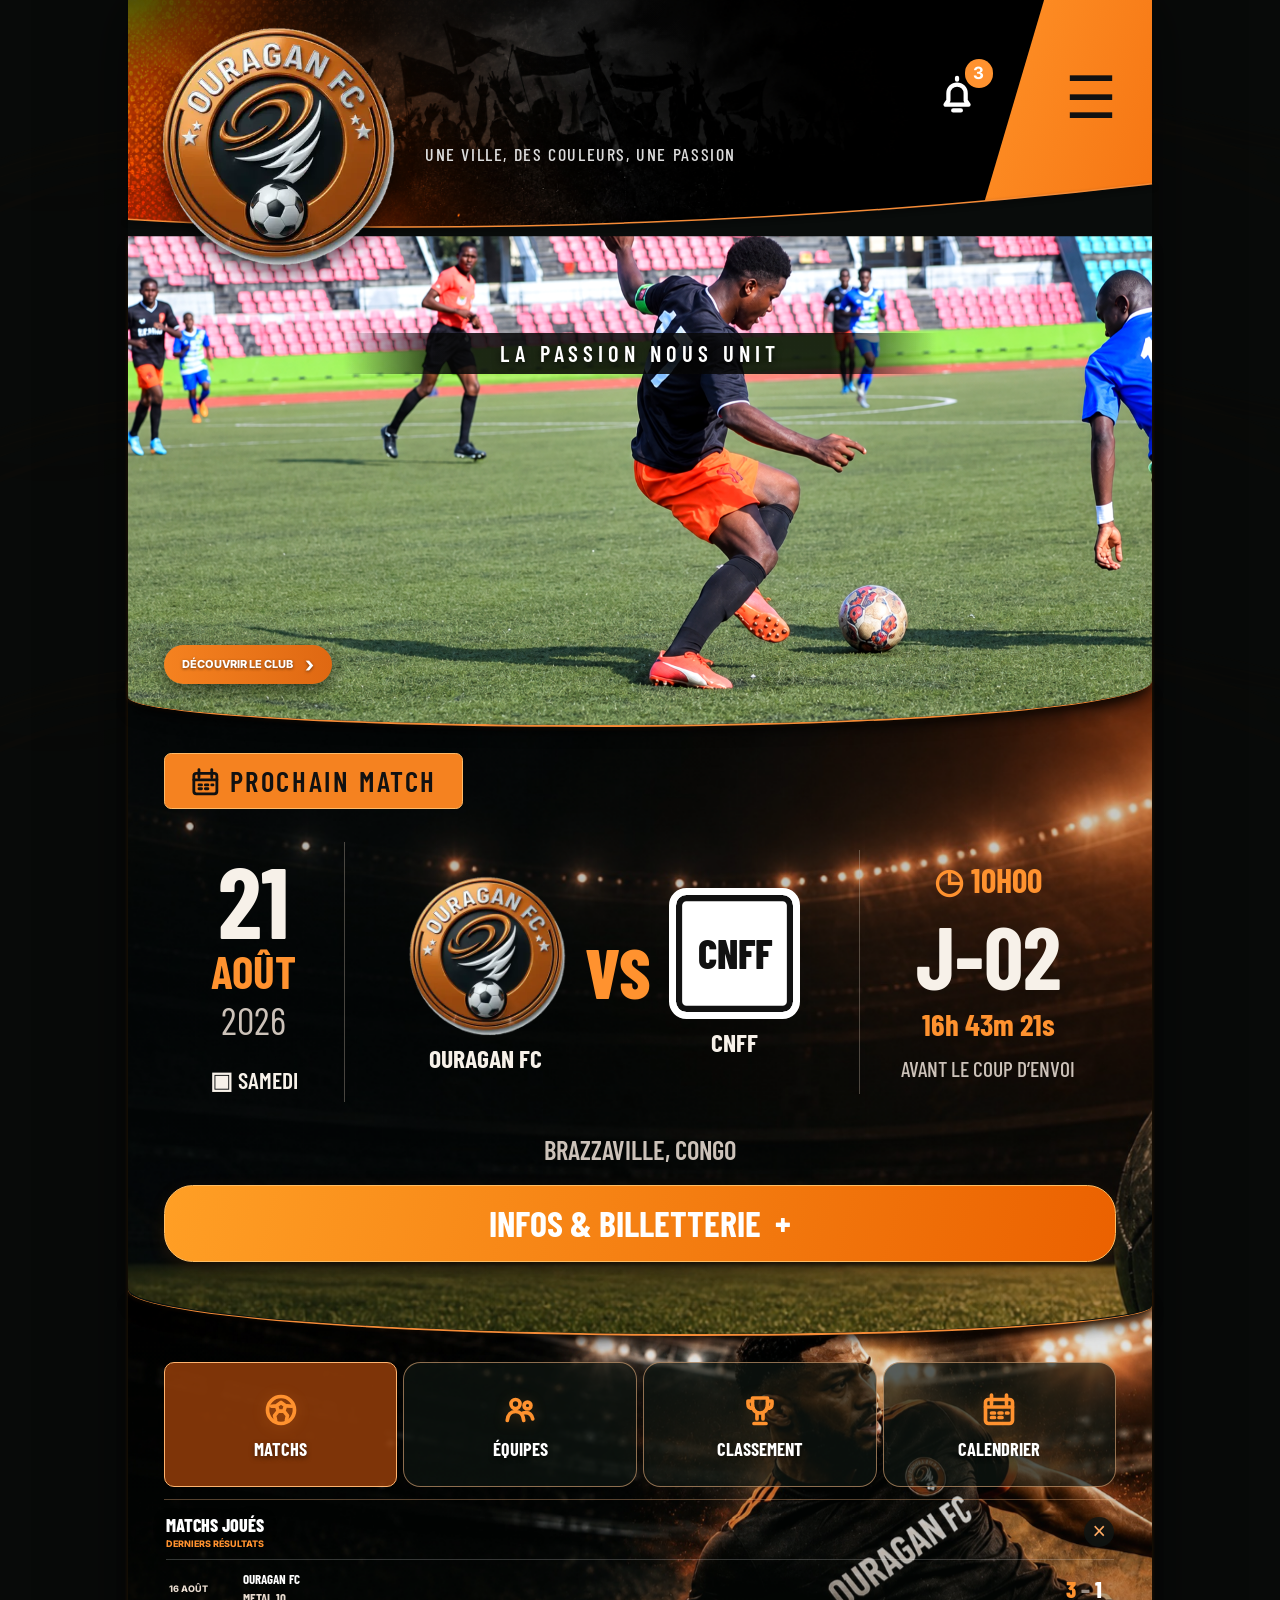
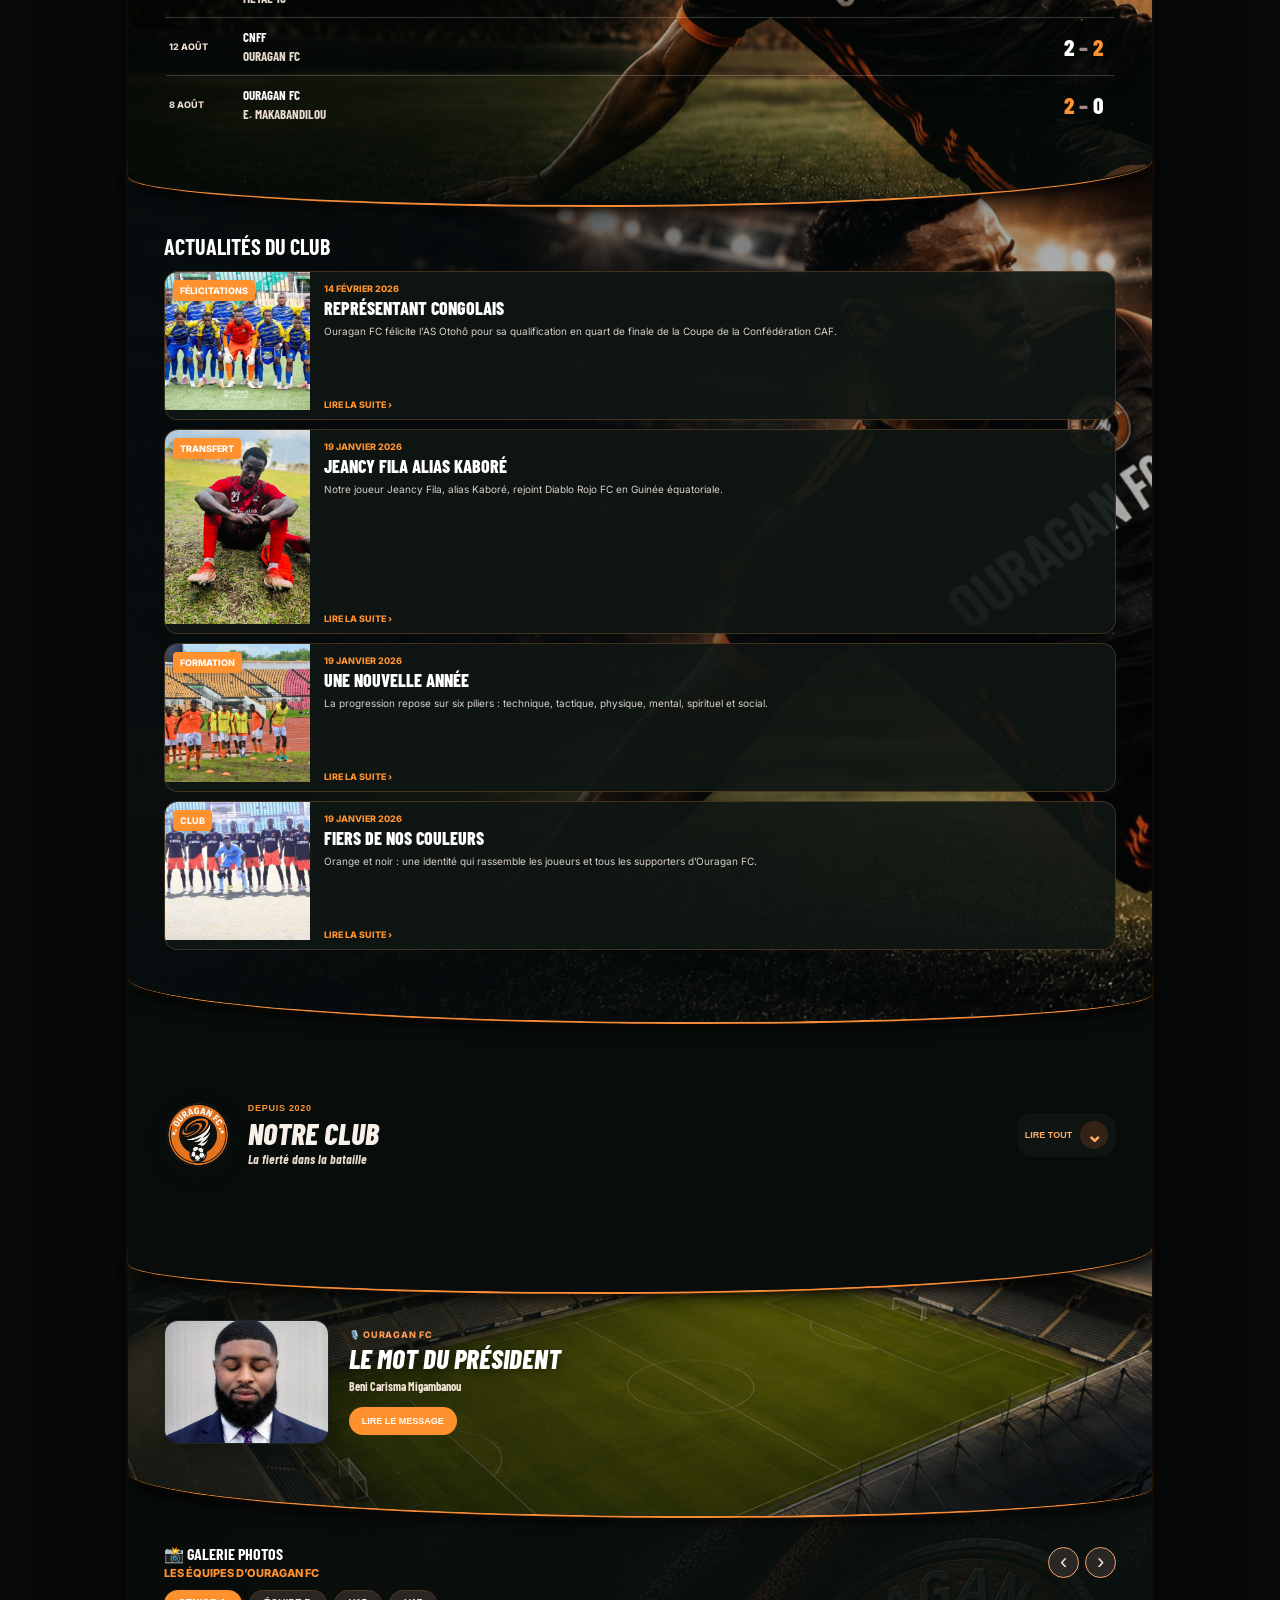
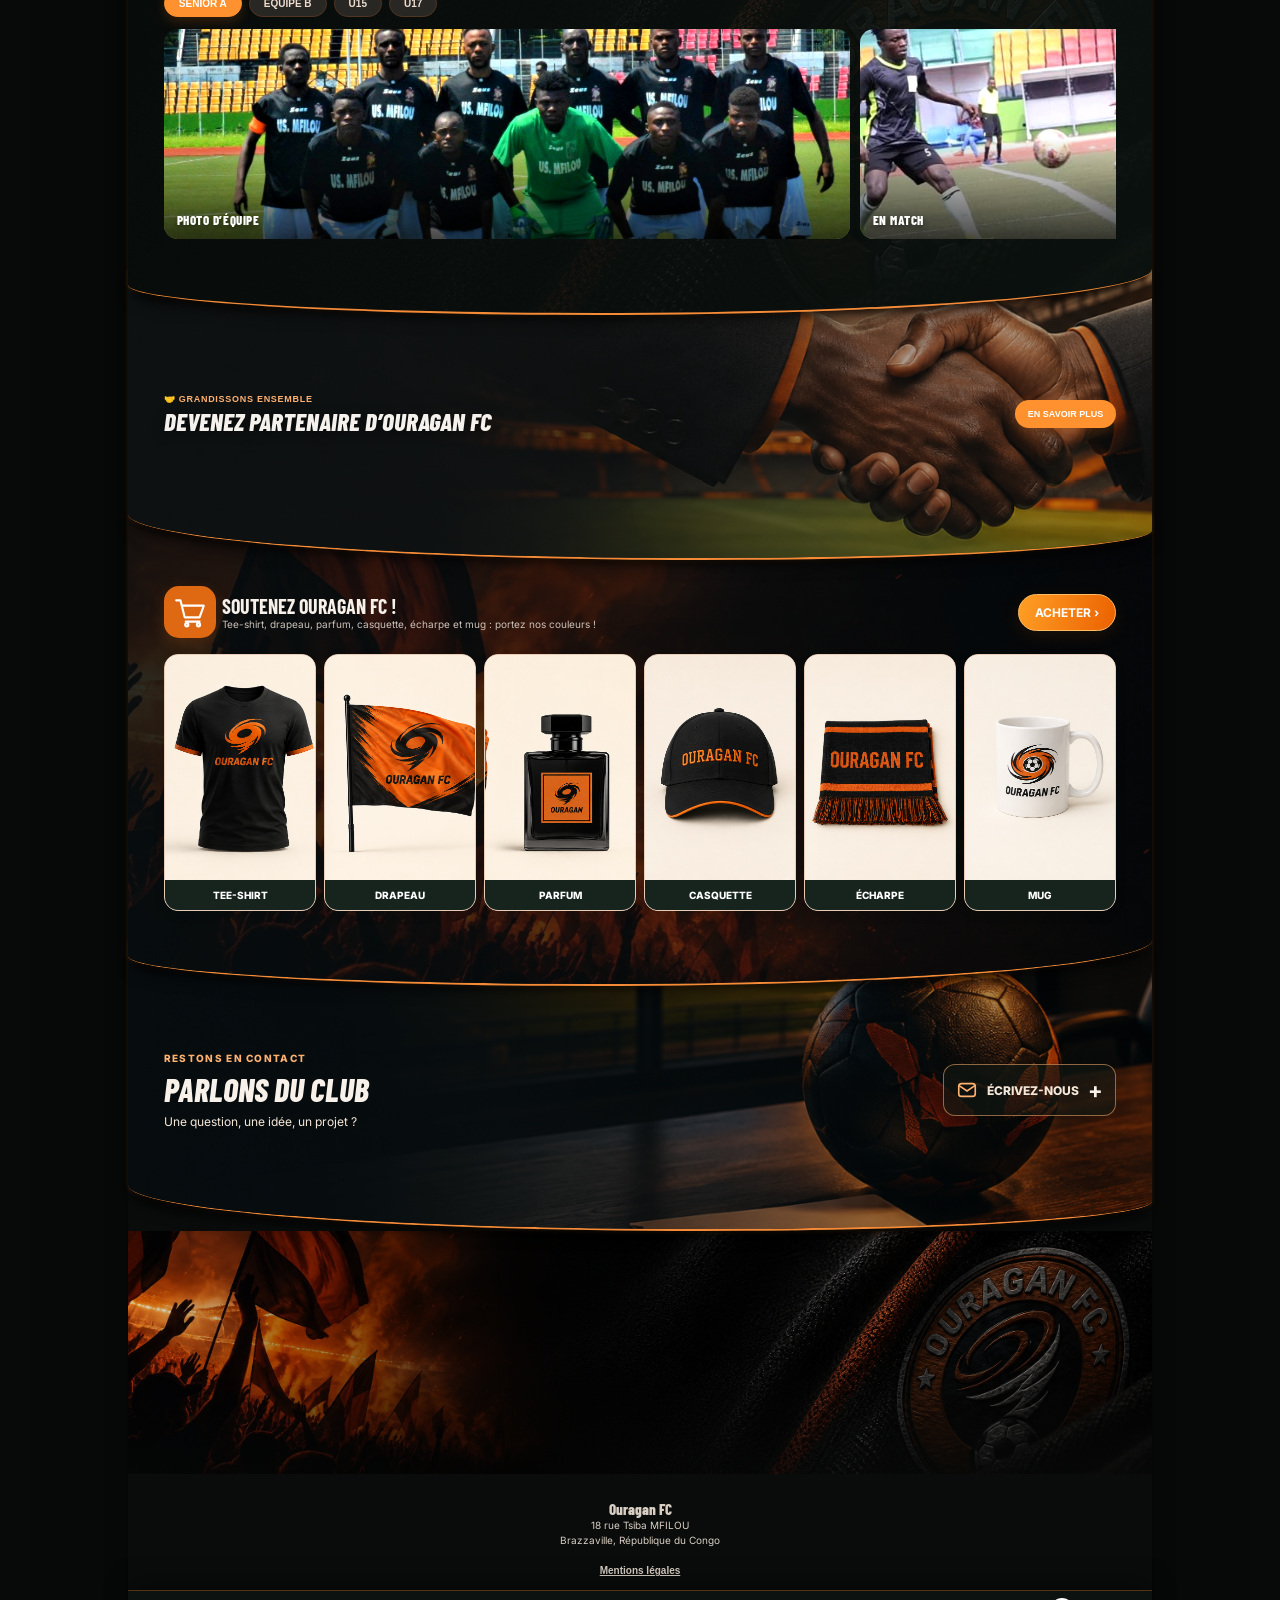
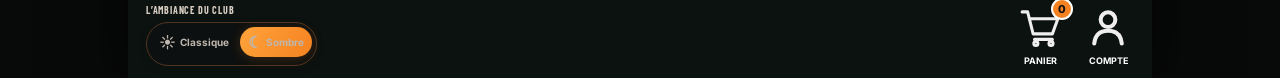
==== commit 5240d939: "Actualiser le cache des animations" ====
--- a/index.html
+++ b/index.html
@@ -18,7 +18,7 @@
 <link rel="preconnect" href="https://fonts.googleapis.com">
 <link rel="preconnect" href="https://fonts.gstatic.com" crossorigin>
 <link href="https://fonts.googleapis.com/css2?family=Barlow+Condensed:ital,wght@0,400;0,500;0,600;0,700;0,800;1,700;1,800&family=Inter:wght@400;500;600;700;800&display=swap" rel="stylesheet">
-<link rel="stylesheet" href="style.css?v=20260907-supporters-sobre">
+<link rel="stylesheet" href="style.css?v=20260907-motion">
 <link rel="stylesheet" href="composition.css?v=classique-20260907">
 <style>
 .main-logo{display:block;position:relative;z-index:20}
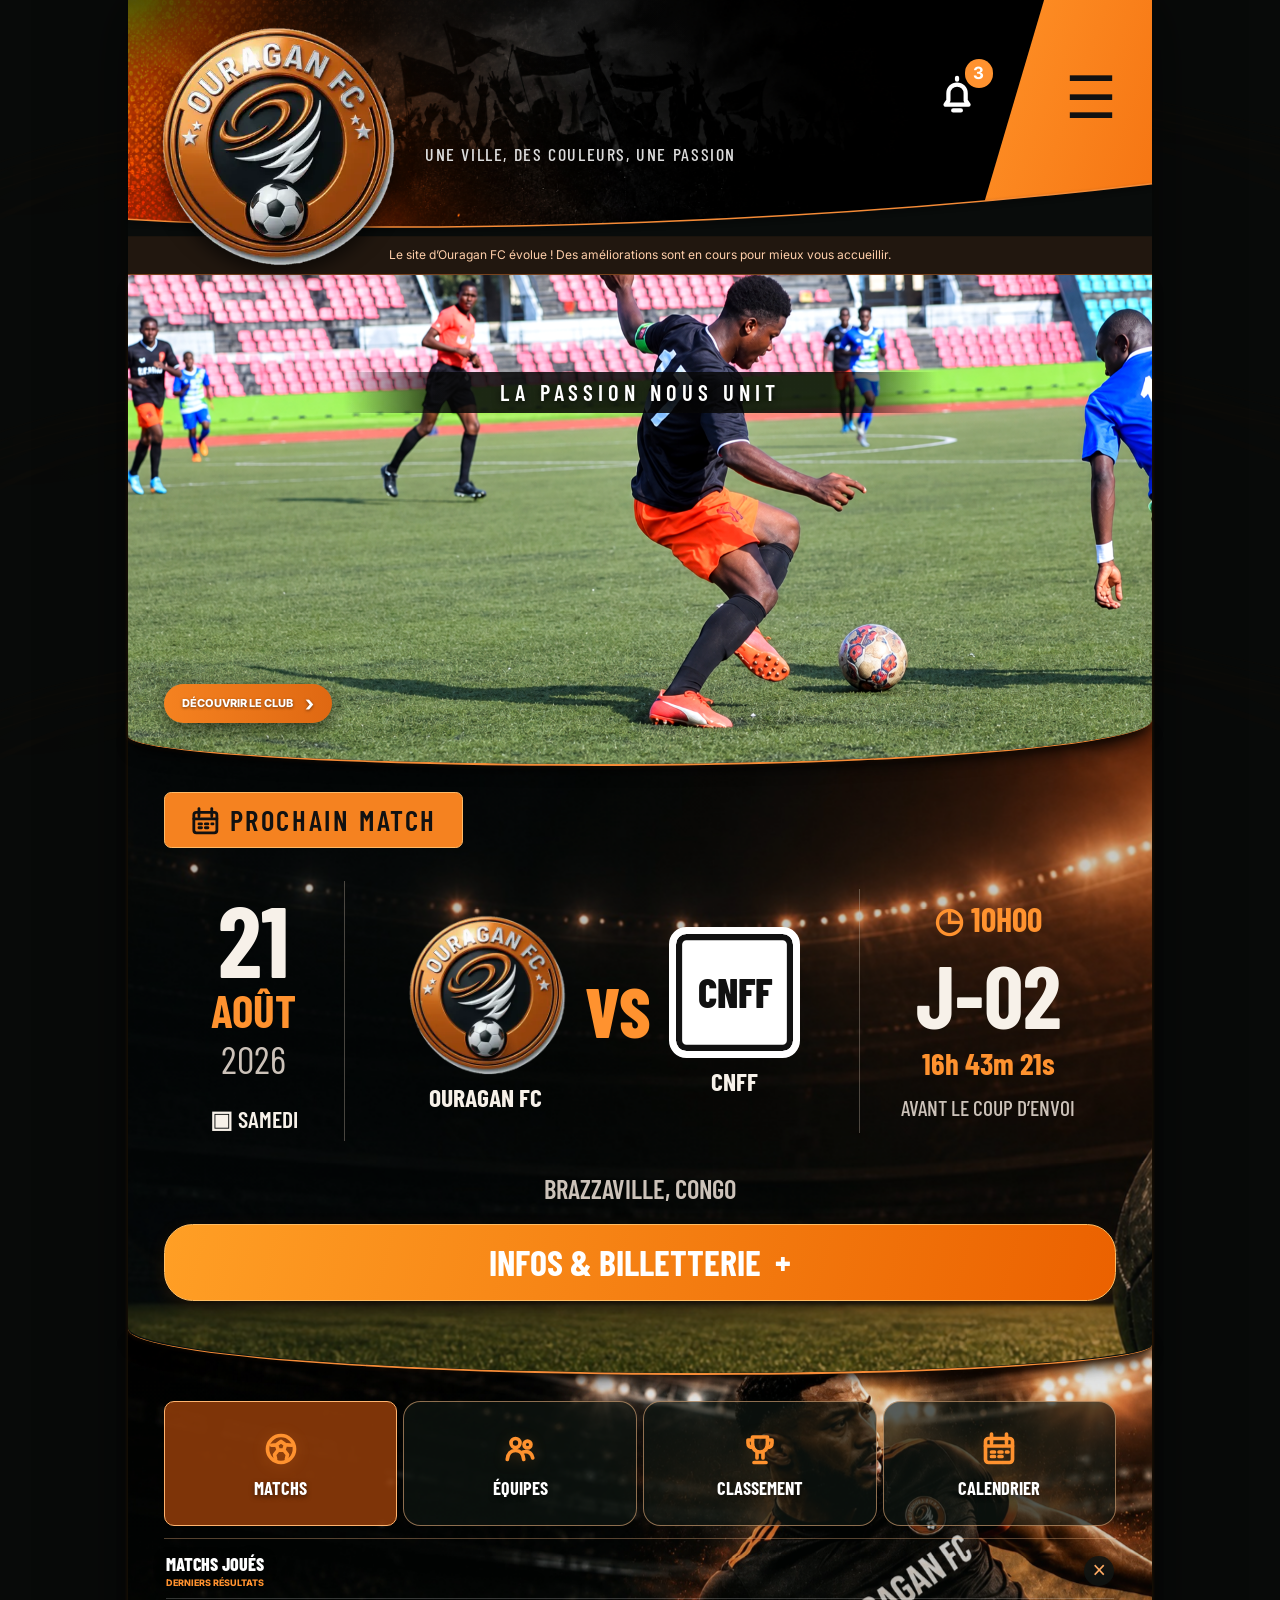
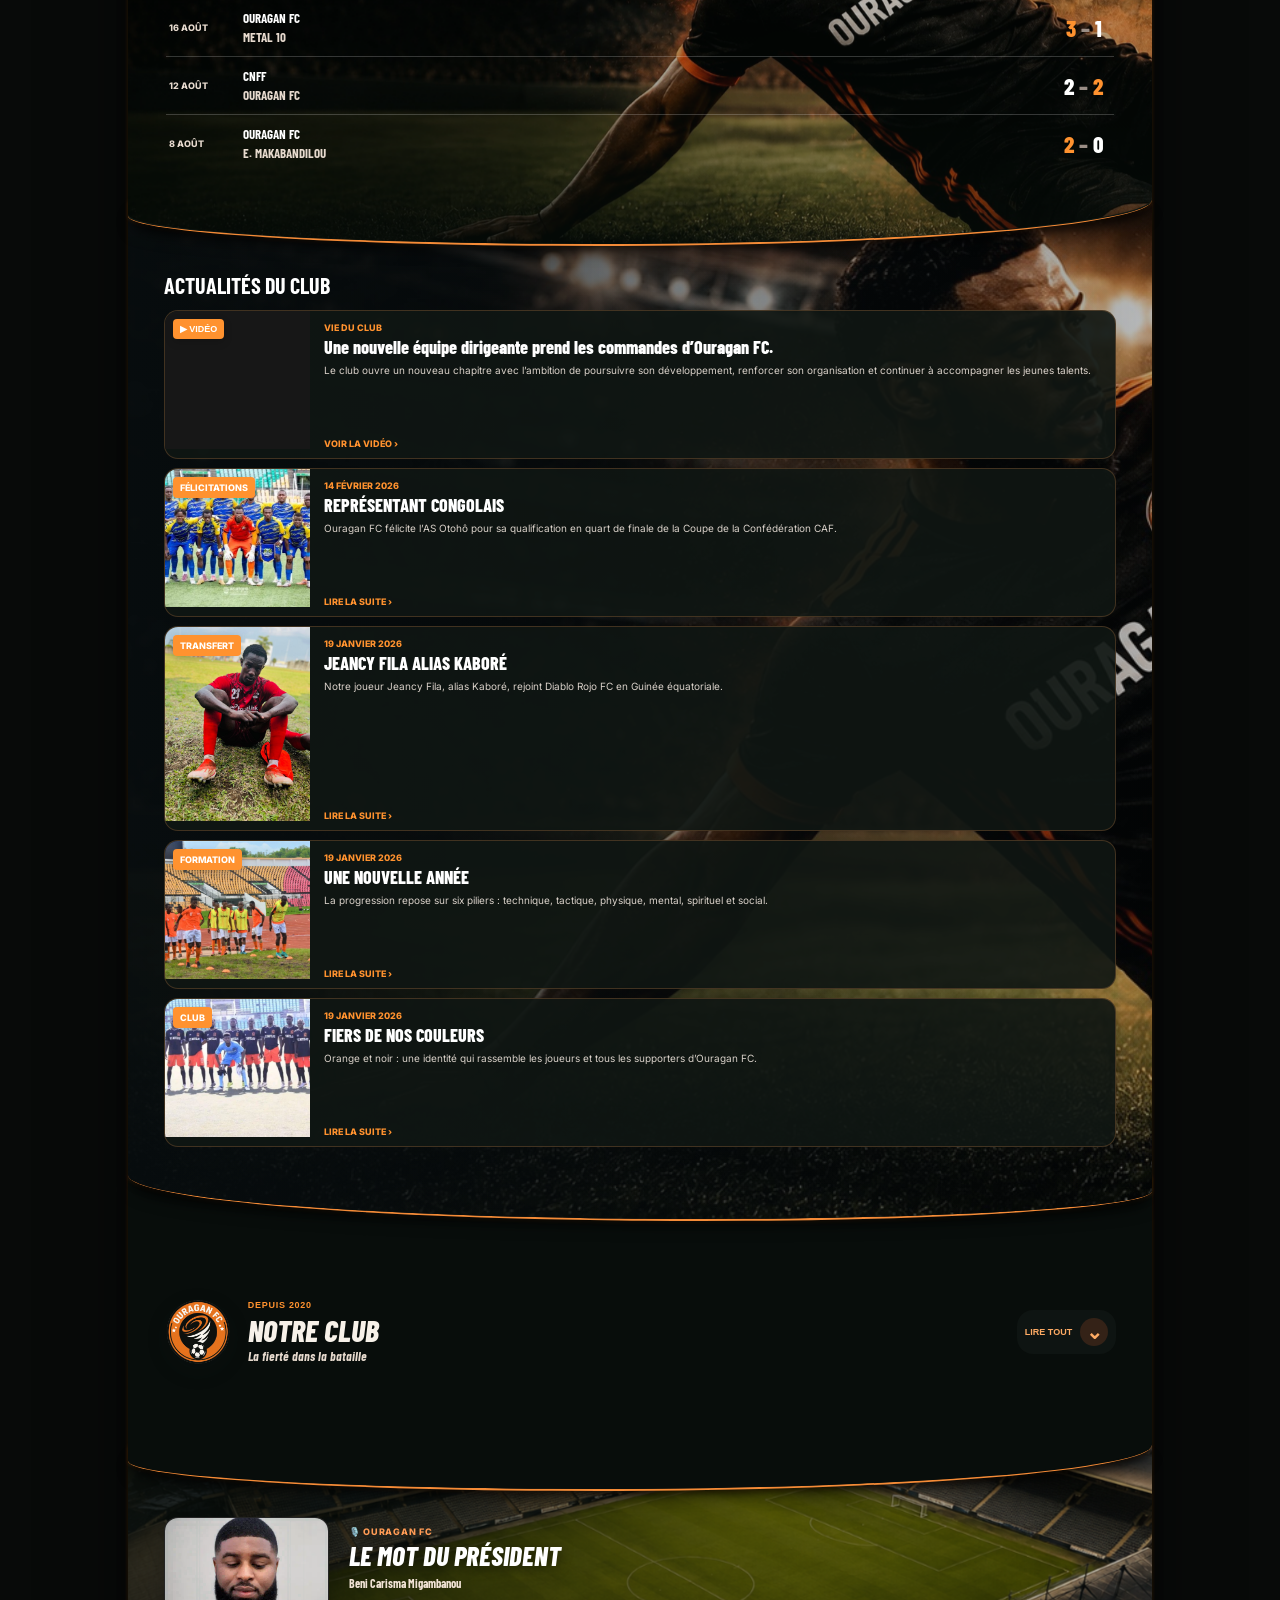
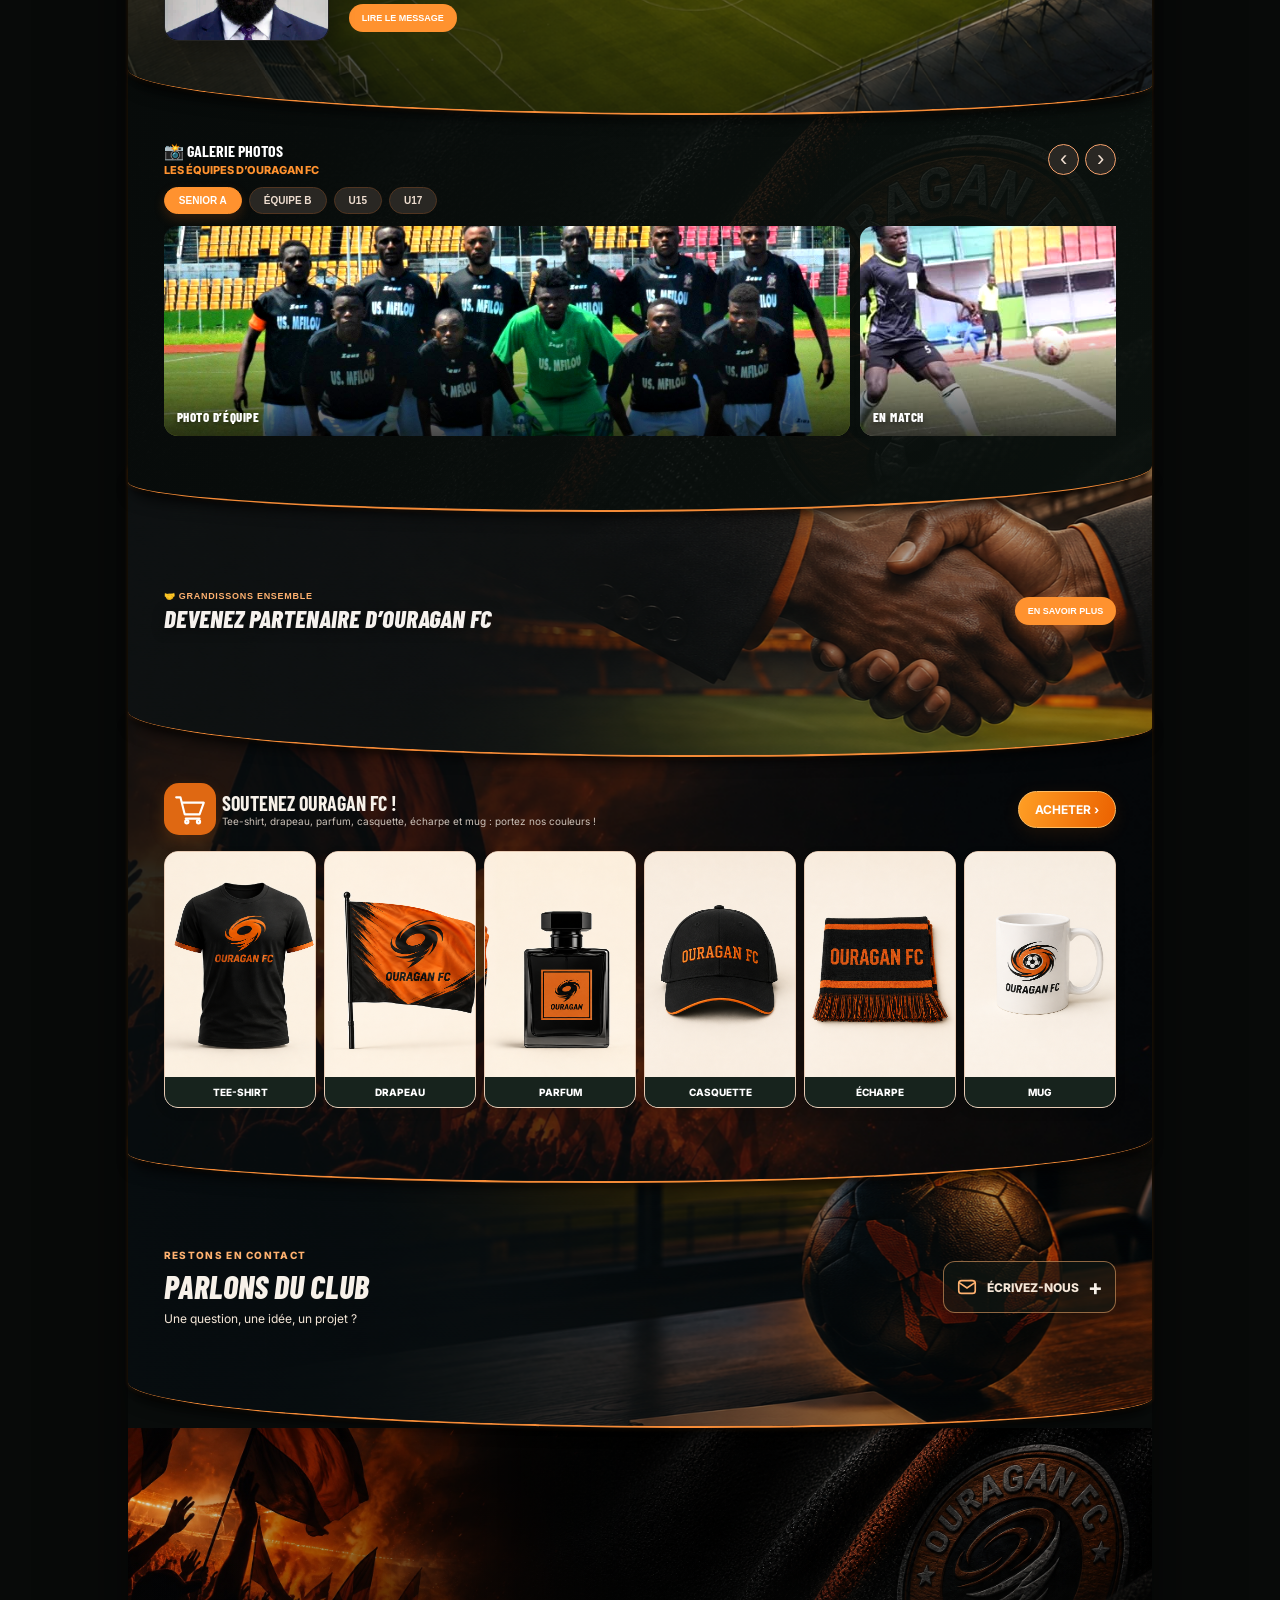
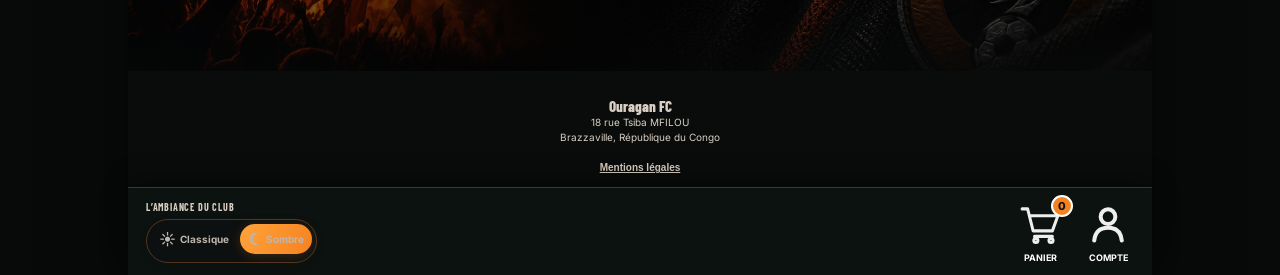
==== commit e02b3579: "Mise à jour du site Ouragan FC" ====
--- a/index.html
+++ b/index.html
@@ -18,7 +18,7 @@
 <link rel="preconnect" href="https://fonts.googleapis.com">
 <link rel="preconnect" href="https://fonts.gstatic.com" crossorigin>
 <link href="https://fonts.googleapis.com/css2?family=Barlow+Condensed:ital,wght@0,400;0,500;0,600;0,700;0,800;1,700;1,800&family=Inter:wght@400;500;600;700;800&display=swap" rel="stylesheet">
-<link rel="stylesheet" href="style.css?v=20260907-motion">
+<link rel="stylesheet" href="style.css?v=20260909-updates">
 <link rel="stylesheet" href="composition.css?v=classique-20260907">
 <style>
 .main-logo{display:block;position:relative;z-index:20}
@@ -79,6 +79,8 @@
 
 
 
+<p class="site-update-notice">Le site d’Ouragan FC évolue ! Des améliorations sont en cours pour mieux vous accueillir.</p>
+
 <main>
 
 <section class="hero">
@@ -88,9 +90,6 @@
   <img class="hero-photo-three" src="photo/68ACDA81-8C28-455D-B3BB-84C3AEDC4692.png" alt="Joueur d’Ouragan FC en action avec le ballon">
   <img class="hero-photo-four" src="photo/8661FAFC-301F-4195-A648-F5275778343F.png" alt="Gardien d’Ouragan FC dans le stade">
   <img class="hero-photo-five" src="photo/105DB7C7-7D22-4DE1-B0F6-56AA3C385A19.png" alt="Joueur d’Ouragan FC en action dans le stade">
-  <video class="hero-video" autoplay muted loop playsinline preload="auto" poster="photo/F2A59552-A9DC-4C3A-88AE-5FB6C5D1D3EC.png" aria-label="Ouragan FC en action">
-    <source src="Soccer_Emblem_Design_ouragan_fc_finalwebm_hvByG1-a.webm" type="video/webm">
-  </video>
   <div class="hero-overlay-copy">
     <p>ENSEMBLE</p>
     <h1>PLUS FORTS</h1>
@@ -206,6 +205,15 @@
   </div>
 
   <div class="news-grid">
+    <article class="news-card news-card-video">
+      <button class="thumb news-video-preview" type="button" data-news-target="news-direction" aria-controls="news-direction" aria-expanded="false" aria-label="Voir la vidéo de la nouvelle équipe dirigeante d’Ouragan FC">
+        <video muted playsinline preload="metadata" aria-hidden="true" tabindex="-1" src="photo/WhatsApp%20Video%202026-09-07%20at%2012.40.47%20(1).mp4#t=0.1"></video>
+        <span>▶ VIDÉO</span>
+      </button>
+      <small>VIE DU CLUB</small><h3>Une nouvelle équipe dirigeante prend les commandes d’Ouragan FC.</h3>
+      <p>Le club ouvre un nouveau chapitre avec l’ambition de poursuivre son développement, renforcer son organisation et continuer à accompagner les jeunes talents.</p>
+      <button class="news-more" type="button" data-news-target="news-direction" aria-controls="news-direction" aria-expanded="false">VOIR LA VIDÉO ›</button>
+    </article>
     <article class="news-card">
       <div class="thumb"><img src="photo/actualite-as-otoho.jpg" alt="AS Otohô, représentant congolais" loading="lazy"><span>FÉLICITATIONS</span></div>
       <small>14 FÉVRIER 2026</small><h3>REPRÉSENTANT CONGOLAIS</h3>
@@ -228,6 +236,16 @@
     </article>
   </div>
 
+  <div class="news-reader news-video-reader" id="news-direction" hidden>
+    <button class="news-reader-close" type="button" aria-label="Fermer la vidéo">×</button>
+    <video controls playsinline preload="none" aria-label="Nouvelle équipe dirigeante d’Ouragan FC">
+      <source src="photo/WhatsApp%20Video%202026-09-07%20at%2012.40.47%20(1).mp4" type="video/mp4">
+      Votre navigateur ne prend pas en charge la vidéo. <a href="photo/WhatsApp%20Video%202026-09-07%20at%2012.40.47%20(1).mp4">Ouvrir la vidéo</a>.
+    </video>
+    <div><small>VIE DU CLUB</small><h2>Une nouvelle équipe dirigeante prend les commandes d’Ouragan FC.</h2>
+      <p>Le club ouvre un nouveau chapitre avec l’ambition de poursuivre son développement, renforcer son organisation et continuer à accompagner les jeunes talents.</p>
+    </div>
+  </div>
   <div class="news-reader" id="news-otoho" hidden>
     <button class="news-reader-close" type="button" aria-label="Fermer l’actualité">×</button>
     <img src="photo/actualite-as-otoho.jpg" alt="AS Otohô, représentant congolais">
@@ -631,7 +649,10 @@
   const newsCards = [...document.querySelectorAll('[data-news-target]')];
   const newsReaders = [...document.querySelectorAll('.news-reader')];
   const closeNewsReaders = () => {
-    newsReaders.forEach(reader => { reader.hidden = true; });
+    newsReaders.forEach(reader => {
+      reader.querySelectorAll('video').forEach(video => video.pause());
+      reader.hidden = true;
+    });
     newsCards.forEach(card => card.setAttribute('aria-expanded', 'false'));
     document.querySelectorAll('.news-card.is-open').forEach(item => item.classList.remove('is-open'));
   };
@@ -646,7 +667,12 @@
       newsItem.appendChild(reader);
       newsItem.classList.add('is-open');
       reader.hidden = false;
-      card.setAttribute('aria-expanded', 'true');
+      newsCards.filter(opener => opener.dataset.newsTarget === reader.id).forEach(opener => opener.setAttribute('aria-expanded', 'true'));
+      const video = reader.querySelector('video');
+      if (video) {
+        video.play().catch(() => {});
+        reader.querySelector('.news-reader-close').focus({ preventScroll: true });
+      }
       requestAnimationFrame(() => newsItem.scrollIntoView({ behavior: reducedMotion ? 'auto' : 'smooth', block: 'nearest' }));
     });
   });
@@ -1007,34 +1033,6 @@
   addEventListener('resize', requestSectionDepth);
   updateSectionDepth();
 
-  const heroVideo = document.querySelector('.hero-video');
-  if (heroVideo) {
-    heroVideo.controls = false;
-    heroVideo.muted = true;
-    heroVideo.defaultMuted = true;
-    const playHeroVideo = () => {
-      if (!document.hidden) heroVideo.play().catch(() => {});
-    };
-    const showReadyHeroVideo = () => {
-      heroVideo.classList.add('is-ready');
-      playHeroVideo();
-    };
-    heroVideo.addEventListener('loadeddata', showReadyHeroVideo);
-    heroVideo.addEventListener('canplay', showReadyHeroVideo);
-    const hideUnavailableHeroVideo = () => {
-      if (heroVideo.networkState === HTMLMediaElement.NETWORK_NO_SOURCE) {
-        heroVideo.hidden = true;
-        heroVideo.classList.remove('is-ready');
-      }
-    };
-    heroVideo.addEventListener('error', hideUnavailableHeroVideo);
-    setTimeout(hideUnavailableHeroVideo, 1500);
-    document.addEventListener('visibilitychange', playHeroVideo);
-    ['pointerdown', 'touchstart', 'keydown'].forEach(eventName => {
-      document.addEventListener(eventName, playHeroVideo, { once: true, passive: true });
-    });
-    playHeroVideo();
-  }
 
 })();
 </script>
--- a/style.css
+++ b/style.css
@@ -1009,7 +1009,7 @@
 @media(max-width:560px){.hero-composition-slogan{top:19%;width:72%;padding:6px 8px;font-size:12px;letter-spacing:.12em}}
 @media(prefers-reduced-motion:reduce){.hero-composition-slogan{opacity:1;animation:none;transform:translateX(-50%)}}
 
-/* La vidéo revient comme sixième diapositive, sans contrôles visibles. */
+/* Diaporama du bandeau : la dernière photo reste visible jusqu’au retour à la première. */
 .hero-composition{animation:hero-six-one 48s ease-in-out infinite}
 .hero-composition,.hero-composition-alt,.hero-photo-three,.hero-photo-four,.hero-photo-five{animation-duration:48s,16s;animation-timing-function:ease-in-out,ease-in-out;animation-iteration-count:infinite,infinite;animation-direction:normal,alternate;will-change:opacity,transform}
 .hero-composition-alt{animation-name:hero-six-two,hero-banner-breathe-two}
@@ -1027,7 +1027,7 @@
 @keyframes hero-six-two{0%,13%{opacity:0}17%,29%{opacity:1}33%,100%{opacity:0}}
 @keyframes hero-six-three{0%,29%{opacity:0}33%,45%{opacity:1}49%,100%{opacity:0}}
 @keyframes hero-six-four{0%,45%{opacity:0}49%,61%{opacity:1}65%,100%{opacity:0}}
-@keyframes hero-six-five{0%,61%{opacity:0}65%,77%{opacity:1}81%,100%{opacity:0}}
+@keyframes hero-six-five{0%,61%{opacity:0}65%,96%{opacity:1}100%{opacity:0}}
 @keyframes hero-six-video{0%,77%{opacity:0}81%,93%{opacity:1}97%,100%{opacity:0}}
 @keyframes hero-banner-breathe-one{from{transform:scale(1.02) translate3d(-.4%,.2%,0)}to{transform:scale(1.07) translate3d(.5%,-.3%,0)}}
 @keyframes hero-banner-breathe-two{from{transform:scale(1.045) translate3d(.5%,2.5%,0)}to{transform:scale(1.095) translate3d(-.5%,2%,0)}}
@@ -1057,3 +1057,12 @@
   filter:none;
   animation:none;transform:none;will-change:auto;
 }
+
+/* Actualité vidéo de la direction du club. */
+.news-video-preview{padding:0;border:0;cursor:pointer;text-align:left}
+.news-video-preview video{display:block;width:100%;height:100%;object-fit:contain;background:#171717}
+.news-video-preview:focus-visible{outline:3px solid var(--orange);outline-offset:-3px}
+.news-video-reader{grid-template-columns:1fr;padding-top:45px}
+.news-video-reader>video{display:block;width:100%;max-height:65vh;background:#000;border-radius:13px}
+
+.site-update-notice{margin:0;padding:10px 16px;background:#21170f;color:#ffcfaa;border-bottom:1px solid #75431f;text-align:center;font-size:12px;line-height:1.5}
